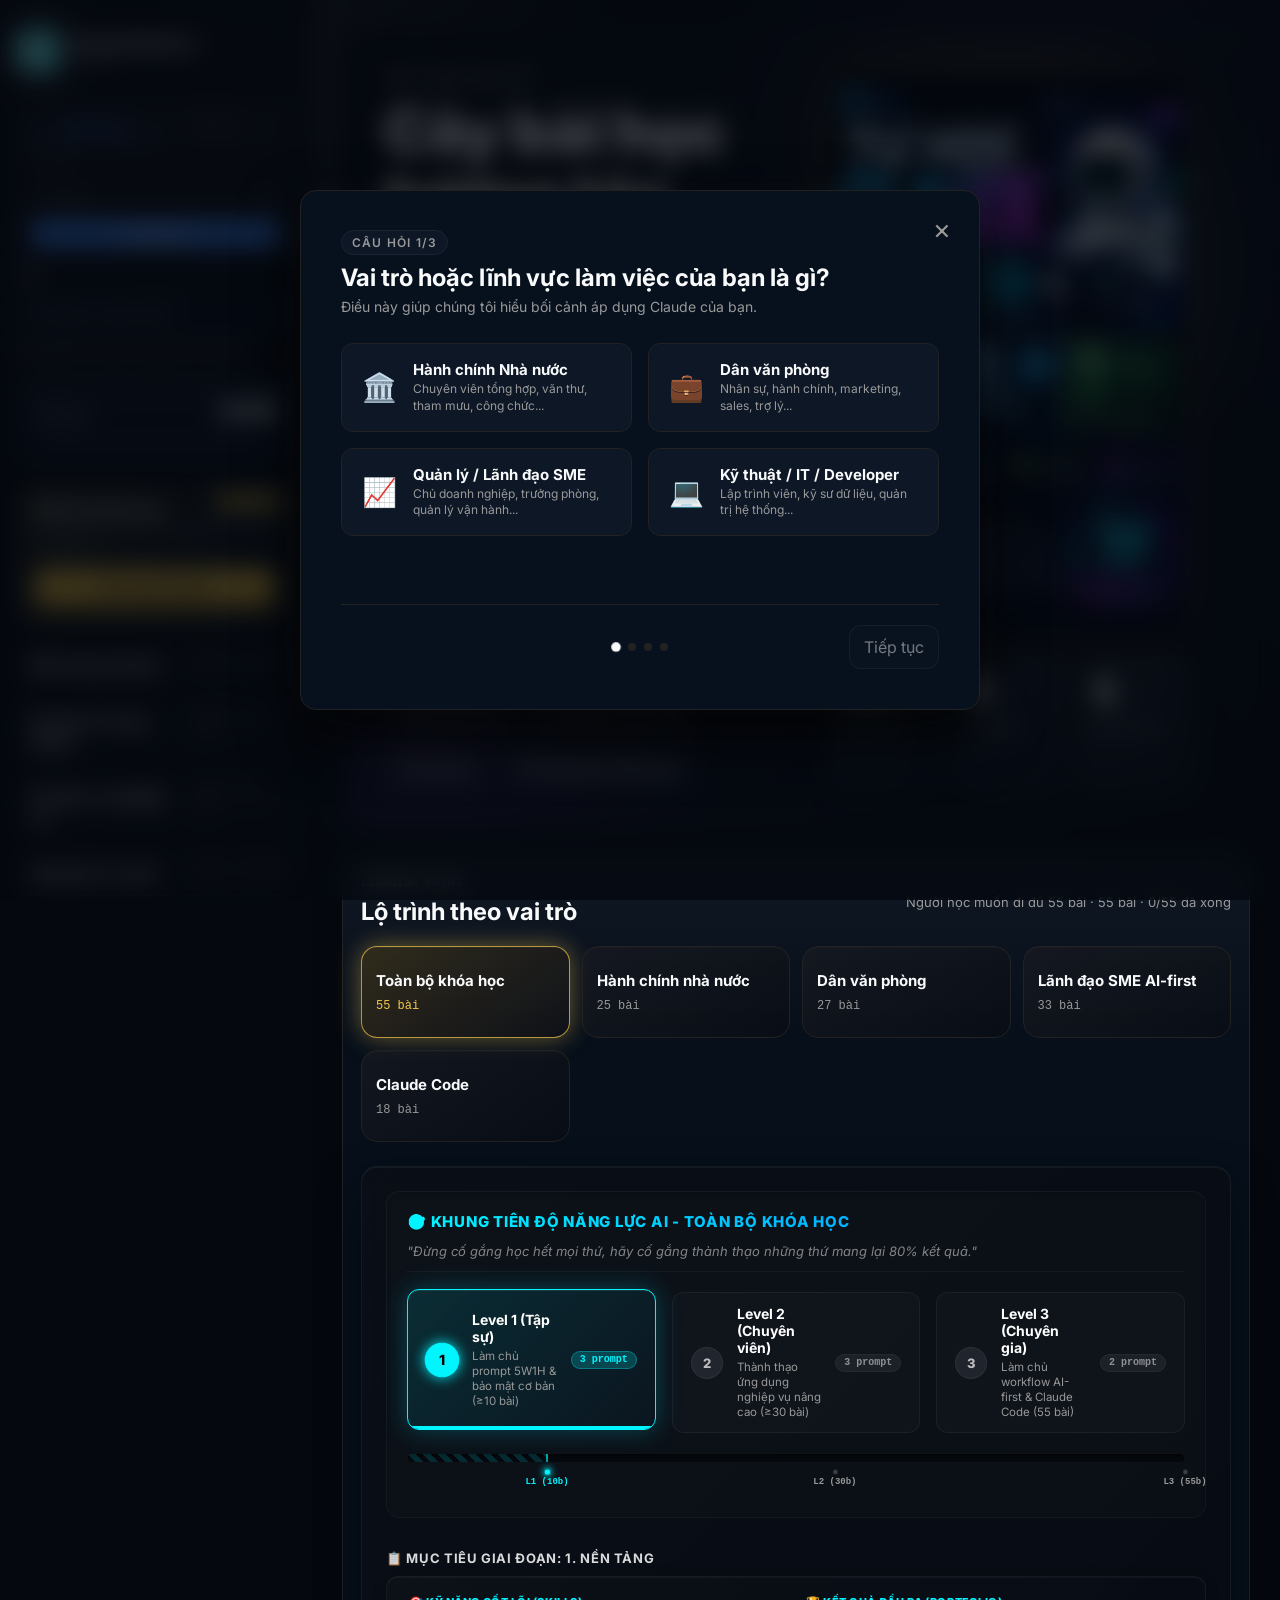
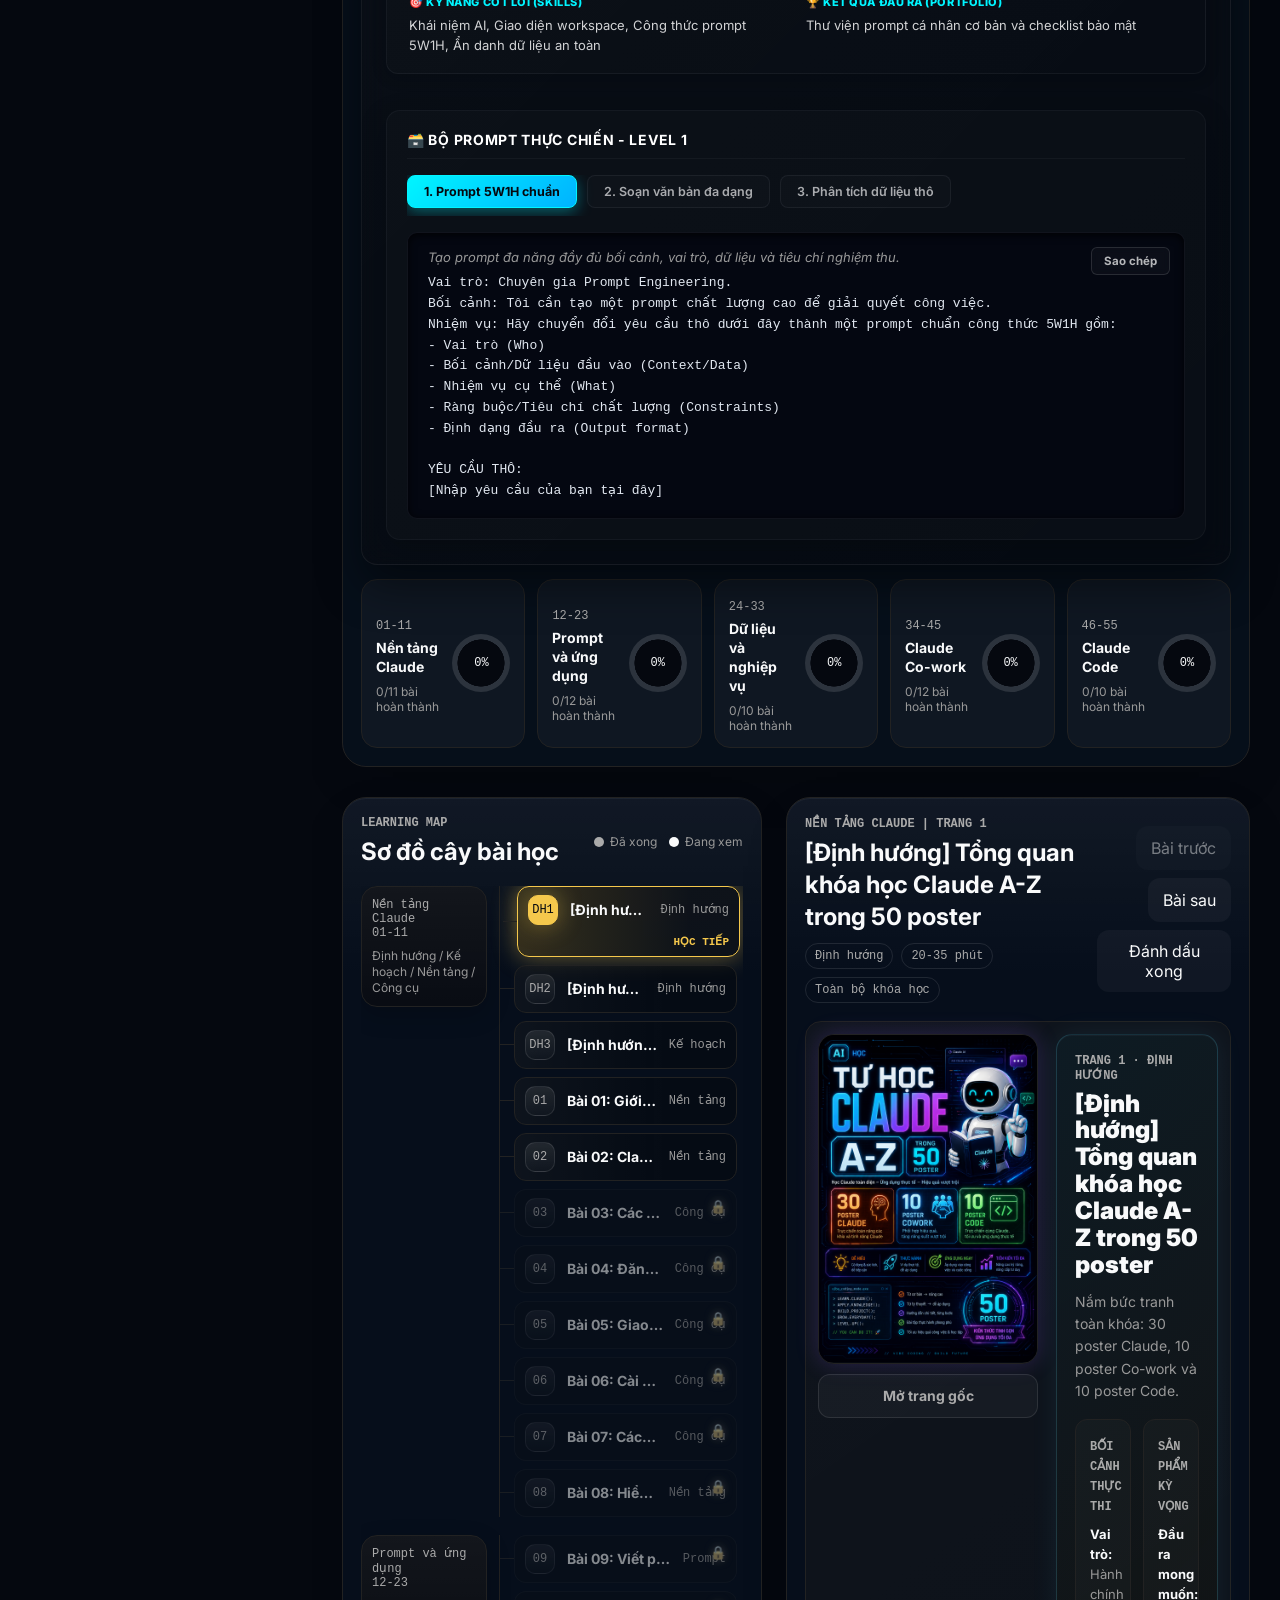
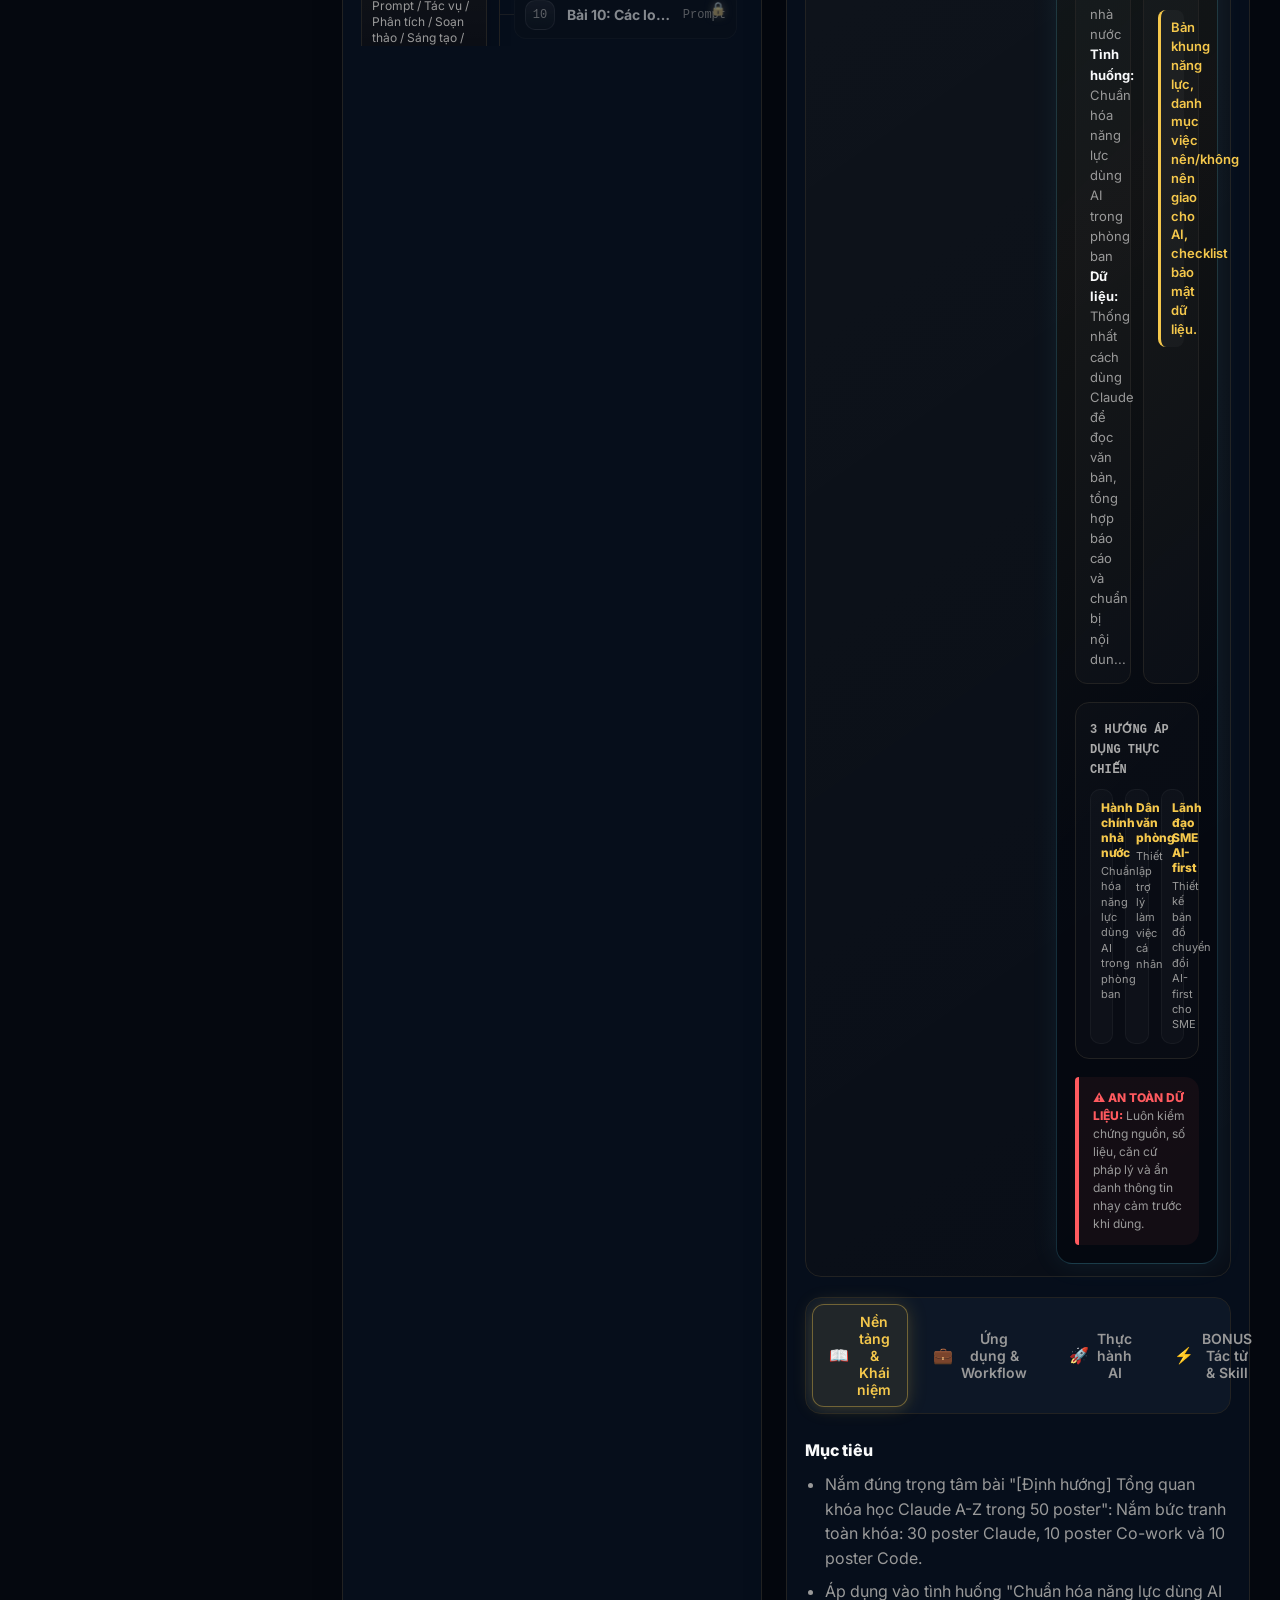
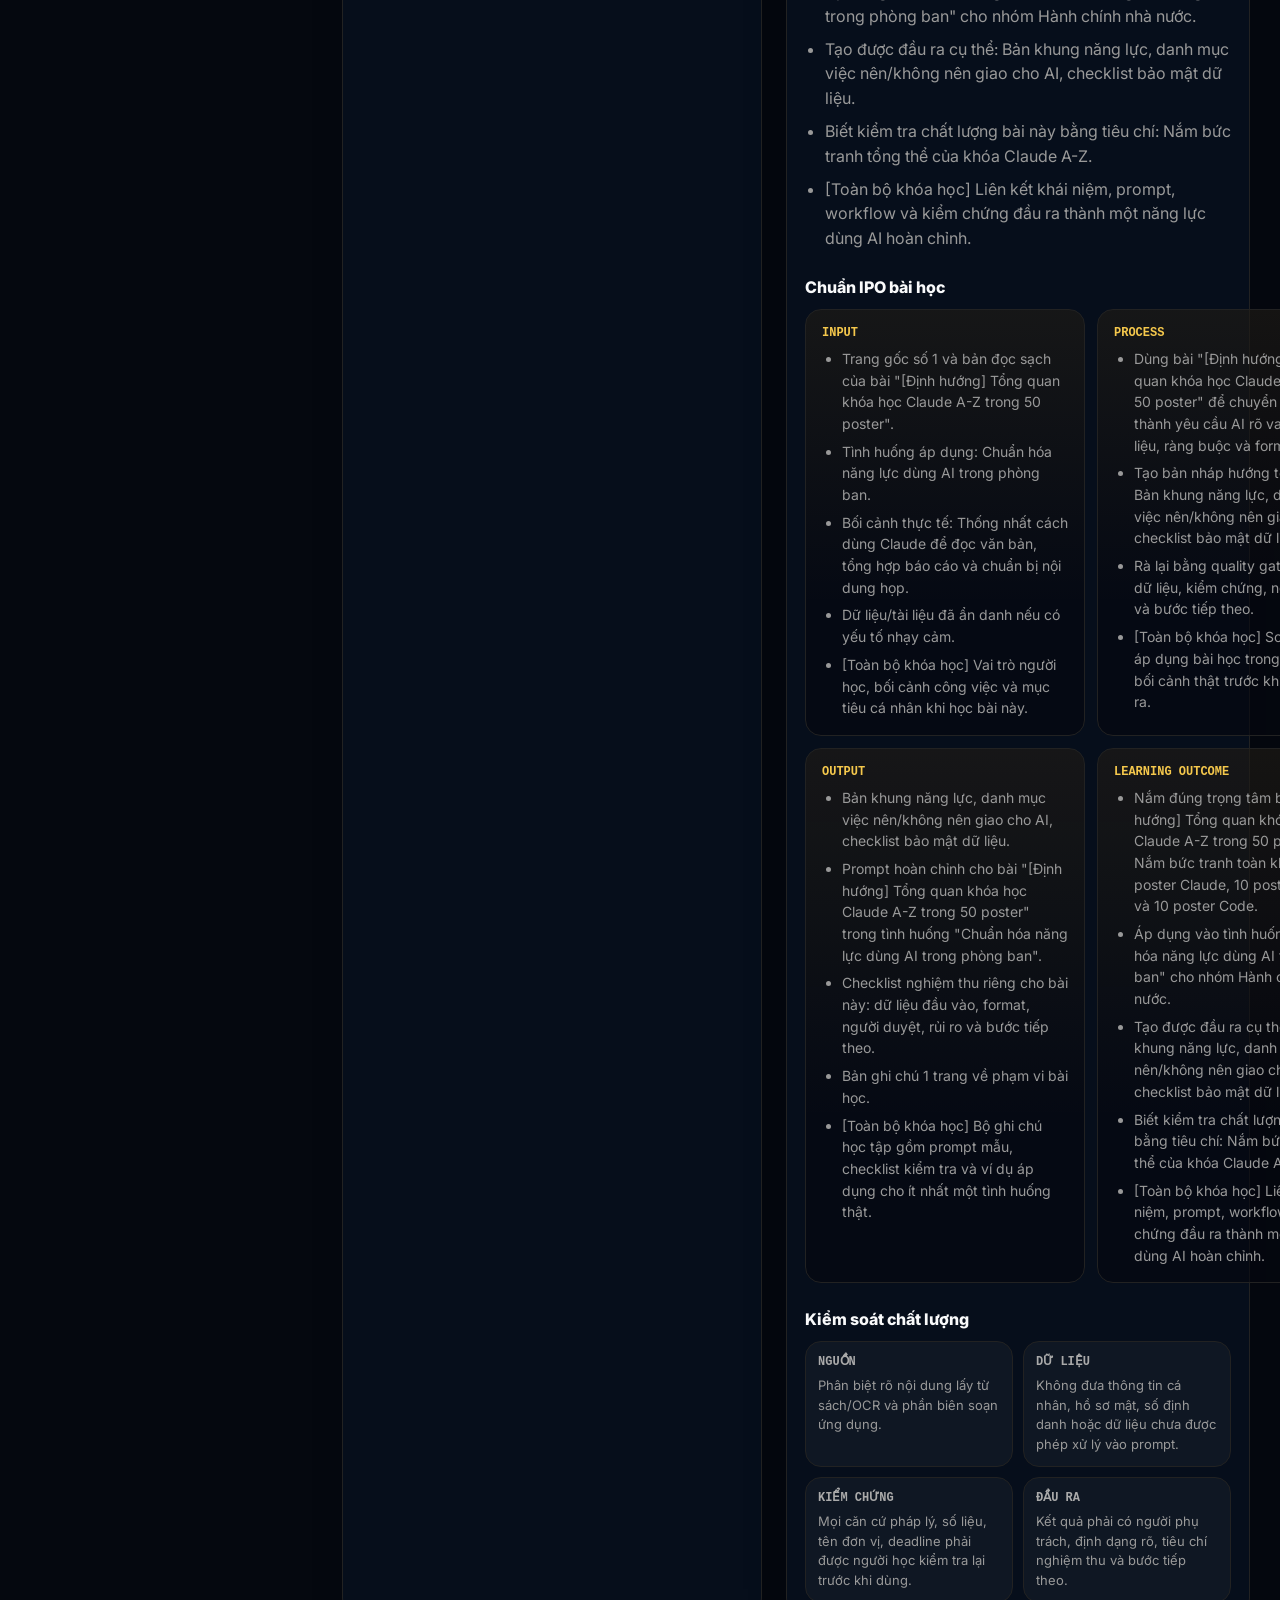
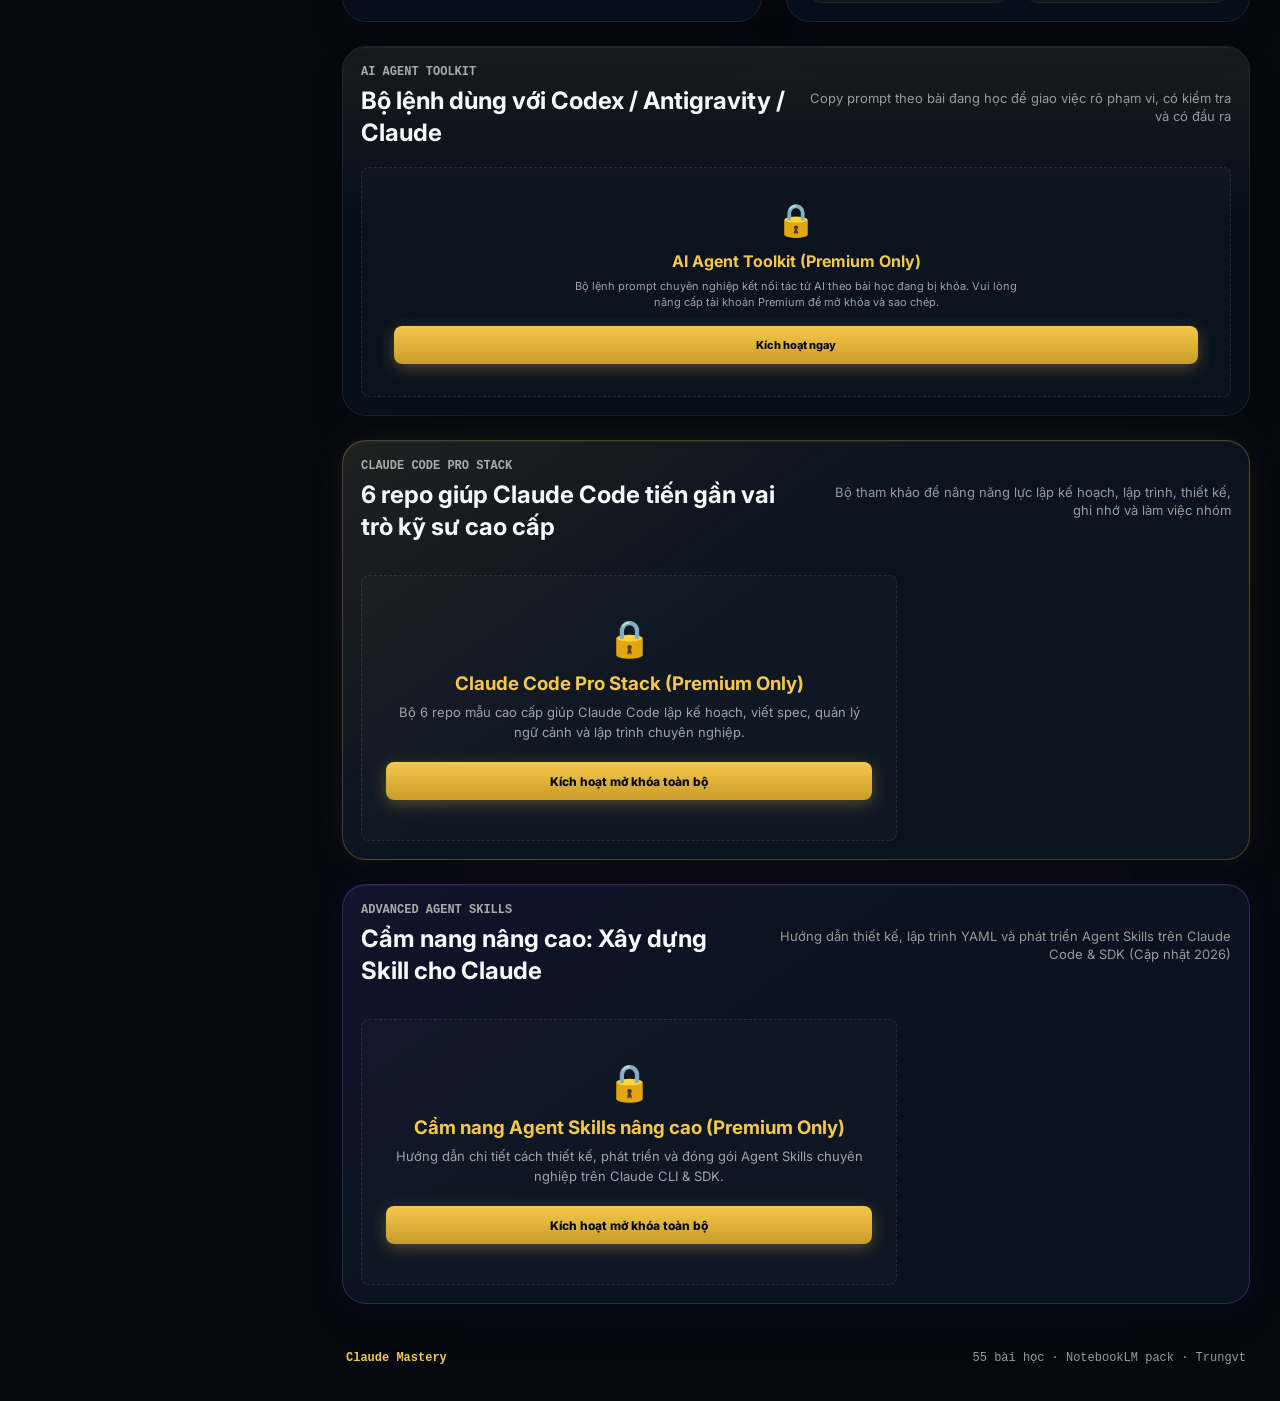
==== claude-learning-web/index.html @ 1b398485 "fix(web): escape unescaped backticks in course 2 & bump cache-buster & add missing updated_at column" ====
<!doctype html>
<html lang="vi">
<head>
  <script>
    // Disable BroadcastChannel to prevent infinite token refresh loop in multi-tab environments
    try {
      window.BroadcastChannel = undefined;
    } catch(e) {}

    window.onerror = function(message, source, lineno, colno, error) {
      console.error("Global Error Intercepted:", message, "at", source, "line", lineno);
      
      // Create error alert banner on page
      var errDiv = document.getElementById("js-error-banner");
      if (!errDiv) {
        errDiv = document.createElement("div");
        errDiv.id = "js-error-banner";
        errDiv.style.background = "#ffebee";
        errDiv.style.color = "#c62828";
        errDiv.style.border = "3px solid #ef5350";
        errDiv.style.padding = "20px";
        errDiv.style.margin = "20px";
        errDiv.style.borderRadius = "8px";
        errDiv.style.fontFamily = "monospace";
        errDiv.style.zIndex = "999999";
        errDiv.style.position = "relative";
        document.body.insertBefore(errDiv, document.body.firstChild);
      }
      errDiv.innerHTML = "<h2>🚨 Lỗi JavaScript phát hiện:</h2>" +
                         "<p><strong>Nội dung:</strong> " + message + "</p>" +
                         "<p><strong>File:</strong> " + source + "</p>" +
                         "<p><strong>Dòng:</strong> " + lineno + " | <strong>Cột:</strong> " + colno + "</p>" +
                         "<pre style='background:#f5f5f5; padding:10px; border:1px solid #ddd; overflow:auto; max-height:300px;'>" + 
                         (error && error.stack ? error.stack : "Không có stack trace.") + 
                         "</pre>";
                         
      // Send GET request to log the error on the Python server
      try {
        var logUrl = "http://127.0.0.1:8080/log-error-report?msg=" + encodeURIComponent(message) +
                     "&file=" + encodeURIComponent(source.split("/").pop()) +
                     "&line=" + lineno +
                     "&col=" + colno;
        var img = new Image();
        img.src = logUrl;
      } catch(e) {}
    };

    // Chặn chuột phải (Disable right-click)
    document.addEventListener('contextmenu', function(e) {
      e.preventDefault();
    });

    // Chặn phím tắt nhà phát triển và sao chép (Disable developer tools & shortcuts)
    document.addEventListener('keydown', function(e) {
      // Chặn F12
      if (e.key === 'F12') {
        e.preventDefault();
        return false;
      }
      // Chặn Ctrl+Shift+I, Ctrl+Shift+J, Ctrl+Shift+C
      if (e.ctrlKey && e.shiftKey && (e.key === 'I' || e.key === 'i' || e.key === 'J' || e.key === 'j' || e.key === 'C' || e.key === 'c')) {
        e.preventDefault();
        return false;
      }
      // Chặn Ctrl+U (Xem nguồn trang)
      if (e.ctrlKey && (e.key === 'u' || e.key === 'U')) {
        e.preventDefault();
        return false;
      }
      // Chặn Ctrl+S (Lưu trang)
      if (e.ctrlKey && (e.key === 's' || e.key === 'S')) {
        e.preventDefault();
        return false;
      }
      // Chặn Ctrl+C & Ctrl+A ở vùng không cho phép
      if (e.ctrlKey && (e.key === 'c' || e.key === 'C' || e.key === 'a' || e.key === 'A')) {
        const tag = e.target.tagName.toLowerCase();
        if (tag !== 'input' && tag !== 'textarea') {
          e.preventDefault();
          return false;
        }
      }
    });
  </script>
  <meta charset="utf-8">
  <meta name="viewport" content="width=device-width, initial-scale=1">
  <title>Cây bài học Claude Toàn tập</title>
  <link rel="preconnect" href="https://fonts.googleapis.com">
  <link rel="preconnect" href="https://fonts.gstatic.com" crossorigin>
  <link href="https://fonts.googleapis.com/css2?family=Inter:wght@400;500;600;700;800;900&display=swap" rel="stylesheet">
  <link rel="stylesheet" href="styles.css?v=20260624-avatar">

</head>
<body>
  <div class="app-shell">
    <aside id="layoutSidebar" class="sidebar" aria-label="Danh mục bài học"></aside>

    <main class="main">
      <section class="hero">
        <div class="hero-copy">
          <span class="eyebrow">Sách Claude Toàn tập</span>
          <h1>Cây bài học tương tác cho Claude, Co-work và Claude Code</h1>
          <p>Đi theo quy trình học chuẩn: nắm khái niệm, xem bài gốc, thực hành bằng prompt, kiểm tra đầu ra và đánh dấu hoàn thành.</p>
          <div class="source-status">
            <span>55/55 trang OCR</span>
            <span>Nội dung gốc + lớp ứng dụng</span>
            <span>Hành chính nhà nước / Dân văn phòng</span>
          </div>
          <div class="hero-actions">
            <button id="continueBtn" class="btn btn-primary" type="button">Học tiếp</button>
            <button id="takeSurveyBtn" class="btn btn-outline" type="button">⚡ Khảo sát lộ trình</button>
            <button id="resetBtn" class="btn btn-outline" type="button">Đặt lại tiến độ</button>
            <a class="btn btn-outline download-btn" href="../study-guide-handbook.md?v=20260530-1100" download>Tải Sổ tay Học tập</a>
            <a class="btn btn-outline download-btn" href="../claude-55-pages.zip?v=20260528-1441" download>Tải 55 ảnh</a>
            <a class="btn btn-outline download-btn" href="../notebooklm-video-prompts-55-bai.md?v=20260528-1516" download>Tải NotebookLM pack</a>
          </div>
        </div>
        <div class="hero-visual" aria-label="Ảnh bìa khóa học">
          <img src="../ocr_pages/page_001.png?v=20260528-140729" alt="Tự học Claude A-Z trong 50 poster">
        </div>
        <div class="hero-panel" aria-label="Tổng quan chương trình">
          <div class="metric"><strong>55</strong><span>bài/trang</span></div>
          <div class="metric"><strong>5</strong><span>module</span></div>
          <div class="metric"><strong>5</strong><span>bước học</span></div>
        </div>
      </section>

      <!-- Celebration Banner for path graduation -->
      <div id="celebrationBanner" class="celebration-banner" style="display: none;"></div>

      <section class="path-panel">
        <div class="section-head">
          <div>
            <span class="eyebrow">Learning paths</span>
            <h2>Lộ trình theo vai trò</h2>
          </div>
          <span id="pathSummary" class="path-summary">Chọn một lộ trình để lọc bài học</span>
        </div>
        <div id="pathTabs" class="path-tabs"></div>
        <div id="competencyFramework" class="competency-framework" style="display: none;"></div>
        <div id="milestoneBoard" class="milestone-board"></div>
      </section>

      <section class="workspace">
        <div class="map-panel">
          <div class="section-head">
            <div>
              <span class="eyebrow">Learning map</span>
              <h2>Sơ đồ cây bài học</h2>
            </div>
            <div class="legend">
              <span><i class="dot done"></i>Đã xong</span>
              <span><i class="dot active"></i>Đang xem</span>
            </div>
          </div>
          <div id="treeMap" class="tree-map"></div>
        </div>

        <article class="lesson-panel" aria-live="polite">
          <div class="lesson-header">
            <div>
              <span id="lessonModule" class="eyebrow">Module</span>
              <h2 id="lessonTitle">Chọn một bài học</h2>
              <div id="lessonMeta" class="lesson-meta"></div>
            </div>
            <div class="lesson-actions">
              <button id="prevBtn" class="btn btn-ghost" type="button">Bài trước</button>
              <button id="nextBtn" class="btn btn-ghost" type="button">Bài sau</button>
              <button id="completeBtn" class="btn btn-ghost" type="button">Đánh dấu xong</button>
            </div>
          </div>

          <div class="lesson-grid">
            <aside class="source-panel">
              <div class="source-media">
                <div class="source-frame">
                  <img id="pageImage" src="../ocr_pages/page_001.png" alt="Trang gốc của bài học">
                </div>
                <a id="sourceLink" class="source-link" href="../ocr_pages/page_001.png" target="_blank" rel="noreferrer">Mở trang gốc</a>
              </div>
              <div id="pageSummary" class="page-summary"></div>
            </aside>

            <section class="lesson-content">
              <div class="lesson-tabs" role="tablist" aria-label="Quy trình học tập">
                <button class="lesson-tab active" data-tab="foundation" role="tab" aria-selected="true" type="button">
                  <span class="tab-icon">📖</span> Nền tảng & Khái niệm
                </button>
                <button class="lesson-tab" data-tab="cases" role="tab" aria-selected="false" type="button">
                  <span class="tab-icon">💼</span> Ứng dụng & Workflow
                </button>
                <button class="lesson-tab" data-tab="practice" role="tab" aria-selected="false" type="button">
                  <span class="tab-icon">🚀</span> Thực hành AI
                </button>
                <button class="lesson-tab" data-tab="bonus-agent" role="tab" aria-selected="false" type="button">
                  <span class="tab-icon">⚡</span> BONUS Tác tử & Skill
                </button>
              </div>

              <!-- Tab Panel 1: Foundation -->
              <div id="tabPanel-foundation" class="tab-panel active" role="tabpanel">
                <h3>Mục tiêu</h3>
                <ul id="lessonGoals"></ul>

                <h3>Chuẩn IPO bài học</h3>
                <div id="ipoBox" class="ipo-grid"></div>

                <h3>Kiểm soát chất lượng</h3>
                <div id="qualityGate" class="quality-gate"></div>
              </div>

              <!-- Tab Panel 2: Cases -->
              <div id="tabPanel-cases" class="tab-panel" role="tabpanel">
                <h3>Quy trình học chuẩn</h3>
                <ol id="lessonFlow" class="flow-list"></ol>

                <h3>Case study theo lĩnh vực</h3>
                <div id="caseStudies" class="case-grid"></div>

                <h3>Workflow áp dụng</h3>
                <div id="workflowCards" class="workflow-grid"></div>
              </div>

              <!-- Tab Panel 3: Practice -->
              <div id="tabPanel-practice" class="tab-panel" role="tabpanel">
                <h3>Đầu ra cần hoàn thành</h3>
                <ul id="lessonDeliverables" class="deliverables"></ul>

                 <h3>Bài tập ứng dụng</h3>
                 <div id="lessonPractice" class="practice-box"></div>

                 <!-- Notes Vault -->
                 <div class="notes-vault-container">
                   <div class="notes-vault-header">
                     <h3>📓 Vở ghi chép cá nhân</h3>
                     <span id="noteSaveStatus" class="note-save-status">Đã sẵn sàng</span>
                   </div>
                   <textarea id="lessonNotesTextarea" class="notes-textarea" placeholder="Nhập ghi chú học tập, prompt bạn đã cải tiến, hoặc kết quả tự nghiệm thu của bài học này..."></textarea>
                 </div>

                 <h3>Quiz kiểm tra nhanh</h3>
                <div id="quizBox" class="quiz-box"></div>

                <h3>Bài nộp & rubric</h3>
                <div id="assignmentBox" class="assignment-box"></div>

                <h3>Gói tạo video / NotebookLM</h3>
                <div id="videoPack" class="video-pack"></div>

                <h3>GPTs chuyên gia 55 bài</h3>
                <div id="tutorBox" class="tutor-box"></div>

                <h3>Kiểm tra hoàn thành</h3>
                <ul id="lessonChecklist" class="checklist"></ul>
              </div>

              <!-- Tab Panel 4: Bonus Agent -->
              <div id="tabPanel-bonus-agent" class="tab-panel" role="tabpanel">
                <h3>⚡ Tinh hoa Tác tử & Agent Skills nâng cao</h3>
                <p style="color: var(--color-text-secondary); margin-bottom: 16px;">Tự động phân tích bối cảnh bài học hiện tại để đưa ra thiết kế Skill chuẩn cho Claude Code, hoặc Plugin tự động hóa cho Claude Cowork.</p>
                <div id="bonusAgentContent" class="bonus-agent-content"></div>
              </div>
            </section>

          </div>
        </article>
      </section>

      <section class="agent-panel">
        <div class="section-head">
          <div>
            <span class="eyebrow">AI Agent Toolkit</span>
            <h2>Bộ lệnh dùng với Codex / Antigravity / Claude</h2>
          </div>
          <span class="path-summary">Copy prompt theo bài đang học để giao việc rõ phạm vi, có kiểm tra và có đầu ra</span>
        </div>
        <div id="agentToolkit" class="agent-toolkit"></div>
      </section>

      <section class="pro-panel">
        <div class="section-head">
          <div>
            <span class="eyebrow">Claude Code Pro Stack</span>
            <h2>6 repo giúp Claude Code tiến gần vai trò kỹ sư cao cấp</h2>
          </div>
          <span class="path-summary">Bộ tham khảo để nâng năng lực lập kế hoạch, lập trình, thiết kế, ghi nhớ và làm việc nhóm</span>
        </div>
        <div id="proTabs" class="pro-tabs" role="tablist" aria-label="Claude Code Pro Stack"></div>
        <div id="proContent" class="pro-content"></div>
      </section>

      <section class="skills-panel" id="skillsPanel">
        <div class="section-head">
          <div>
            <span class="eyebrow">Advanced Agent Skills</span>
            <h2>Cẩm nang nâng cao: Xây dựng Skill cho Claude</h2>
          </div>
          <span class="path-summary">Hướng dẫn thiết kế, lập trình YAML và phát triển Agent Skills trên Claude Code & SDK (Cập nhật 2026)</span>
        </div>
        <div id="skillsTabs" class="skills-tabs" role="tablist" aria-label="Skills Handbook Chapters"></div>
        <div id="skillsContent" class="skills-content"></div>
      </section>

      <!-- Account / Student Dashboard -->
      <section id="accountDashboard" class="account-dashboard-section" style="display: none;"></section>

      <footer id="layoutFooter" class="site-footer"></footer>
    </main>
  </div>

  <!-- Diagnostic Survey Modal -->
  <div id="surveyModal" class="survey-modal-overlay" style="display: none;">
    <div class="survey-modal-card">
      <button id="surveyCloseBtn" class="survey-close-btn" aria-label="Đóng">&times;</button>
      
      <!-- Slide 1: Welcome & Question 1 -->
      <div class="survey-slide active" data-step="1">
        <div class="survey-header">
          <span class="survey-step-num">Câu hỏi 1/3</span>
          <h2>Vai trò hoặc lĩnh vực làm việc của bạn là gì?</h2>
          <p>Điều này giúp chúng tôi hiểu bối cảnh áp dụng Claude của bạn.</p>
        </div>
        <div class="survey-options">
          <div class="survey-option-card" data-question="role" data-value="public-admin">
            <span class="option-icon">🏛️</span>
            <div class="option-info">
              <strong>Hành chính Nhà nước</strong>
              <span>Chuyên viên tổng hợp, văn thư, tham mưu, công chức...</span>
            </div>
          </div>
          <div class="survey-option-card" data-question="role" data-value="office">
            <span class="option-icon">💼</span>
            <div class="option-info">
              <strong>Dân văn phòng</strong>
              <span>Nhân sự, hành chính, marketing, sales, trợ lý...</span>
            </div>
          </div>
          <div class="survey-option-card" data-question="role" data-value="sme-ai-first">
            <span class="option-icon">📈</span>
            <div class="option-info">
              <strong>Quản lý / Lãnh đạo SME</strong>
              <span>Chủ doanh nghiệp, trưởng phòng, quản lý vận hành...</span>
            </div>
          </div>
          <div class="survey-option-card" data-question="role" data-value="code">
            <span class="option-icon">💻</span>
            <div class="option-info">
              <strong>Kỹ thuật / IT / Developer</strong>
              <span>Lập trình viên, kỹ sư dữ liệu, quản trị hệ thống...</span>
            </div>
          </div>
        </div>
      </div>

      <!-- Slide 2: Question 2 -->
      <div class="survey-slide" data-step="2">
        <div class="survey-header">
          <span class="survey-step-num">Câu hỏi 2/3</span>
          <h2>Mục tiêu lớn nhất của bạn khi học Claude là gì?</h2>
          <p>Chúng tôi sẽ ưu tiên các bài học giải quyết đúng mong muốn này.</p>
        </div>
        <div class="survey-options">
          <div class="survey-option-card" data-question="goal" data-value="document">
            <span class="option-icon">📄</span>
            <div class="option-info">
              <strong>Xử lý văn bản & Báo cáo</strong>
              <span>Soạn thảo báo cáo, tóm tắt công văn, viết email, lọc file...</span>
            </div>
          </div>
          <div class="survey-option-card" data-question="goal" data-value="automation">
            <span class="option-icon">⚙️</span>
            <div class="option-info">
              <strong>Tự động hóa & Thiết kế Quy trình</strong>
              <span>Xây dựng workflow tự động, SOP cho AI, tối ưu năng suất...</span>
            </div>
          </div>
          <div class="survey-option-card" data-question="goal" data-value="coding">
            <span class="option-icon">🛠️</span>
            <div class="option-info">
              <strong>Lập trình & Kỹ thuật</strong>
              <span>Sửa lỗi code, đọc hiểu codebase, viết test, gọi API...</span>
            </div>
          </div>
          <div class="survey-option-card" data-question="goal" data-value="general">
            <span class="option-icon">🎯</span>
            <div class="option-info">
              <strong>Tìm hiểu tổng quan A-Z</strong>
              <span>Học tất cả các nhánh để áp dụng linh hoạt mọi lúc...</span>
            </div>
          </div>
        </div>
      </div>

      <!-- Slide 3: Question 3 -->
      <div class="survey-slide" data-step="3">
        <div class="survey-header">
          <span class="survey-step-num">Câu hỏi 3/3</span>
          <h2>Nền tảng kỹ thuật/công nghệ của bạn ở mức nào?</h2>
          <p>Điều này giúp tinh chỉnh mức độ kỹ thuật của lộ trình được gợi ý.</p>
        </div>
        <div class="survey-options">
          <div class="survey-option-card" data-question="tech" data-value="none">
            <span class="option-icon">👶</span>
            <div class="option-info">
              <strong>Mới bắt đầu / Không chuyên</strong>
              <span>Chỉ dùng phần mềm văn phòng thông thường (Word, Excel...)</span>
            </div>
          </div>
          <div class="survey-option-card" data-question="tech" data-value="basic">
            <span class="option-icon">⚡</span>
            <div class="option-info">
              <strong>Biết cơ bản về CNTT/Code</strong>
              <span>Biết chạy lệnh terminal đơn giản, hiểu cấu trúc file/folder...</span>
            </div>
          </div>
          <div class="survey-option-card" data-question="tech" data-value="advanced">
            <span class="option-icon">🚀</span>
            <div class="option-info">
              <strong>Lập trình thành thạo</strong>
              <span>Lập trình viên chuyên nghiệp hoặc viết script thường xuyên...</span>
            </div>
          </div>
        </div>
      </div>

      <!-- Slide 4: Result Recommendation -->
      <div class="survey-slide" data-step="4">
        <div class="survey-header">
          <span class="survey-step-num">Kết quả khảo sát</span>
          <h2>Lộ trình phù hợp nhất với bạn:</h2>
          <p>Dựa trên câu trả lời của bạn, chúng tôi đề xuất:</p>
        </div>
        
        <div class="survey-result-box">
          <div class="result-badge-container">
            <span id="surveyResultIcon" class="result-icon">🎯</span>
            <h3 id="surveyResultTitle">Tên lộ trình gợi ý</h3>
          </div>
          <p id="surveyResultReason" class="result-reason">Lý do lộ trình này phù hợp với bạn.</p>
          
          <div class="result-outcomes-box">
            <h4>Đầu ra bạn sẽ đạt được:</h4>
            <ul id="surveyResultOutcomes">
              <li>Kết quả mong đợi 1</li>
              <li>Kết quả mong đợi 2</li>
            </ul>
          </div>
        </div>

        <div class="survey-action-box">
          <button id="startSuggestedPathBtn" class="btn btn-primary btn-block">Bắt đầu học ngay</button>
        </div>
      </div>

      <!-- Footer navigation -->
      <div class="survey-footer">
        <button id="surveyBackBtn" class="btn btn-outline" style="visibility: hidden;">Quay lại</button>
        <div class="survey-progress-dots">
          <span class="dot active"></span>
          <span class="dot"></span>
          <span class="dot"></span>
          <span class="dot"></span>
        </div>
        <button id="surveyNextBtn" class="btn btn-outline" disabled>Tiếp tục</button>
      </div>

    </div>
  </div>

  <script src="layout.js?v=20260701-fix" charset="utf-8"></script>
  <script src="supabase.js?v=20260701-fix" charset="utf-8"></script>
  <script src="supabase-config.js?v=20260701-fix" charset="utf-8"></script>
  <script src="source-pages.js?v=20260701-fix" charset="utf-8"></script>
  <script src="source-pages-course2.js?v=20260704-btfix" charset="utf-8"></script>
  <script src="app.js?v=20260701-fix" charset="utf-8"></script>
  <script src="payment.js?v=20260701-fix" charset="utf-8"></script>
</body>
</html>
---- claude-learning-web/styles.css ----
:root {
  --color-bg: #05080f;
  --color-surface: #07101d;
  --color-surface-2: #0d1726;
  --color-text: #f9fafb;
  --color-text-secondary: #999999;
  --color-primary: #888888;
  --color-secondary: #aaaaaa;
  --color-border: #222222;
  --button-outline: #ffffff1a;
  --elevate-1: #ffffff0a;
  --elevate-2: #ffffff17;
  --shadow-glow: rgba(139, 92, 246, 0.34) 0 0 22px 3px;
  --path-gold: #f5c84c;
  --path-gold-soft: rgba(245, 200, 76, 0.16);
  --path-gold-glow: rgba(245, 200, 76, 0.42) 0 0 24px;
  --shadow-high: rgba(0, 0, 0, 0.2) 0 4px 16px 0;
  --shadow-soft: rgba(255, 255, 255, 0.05) 0 1px 0 inset, rgba(0, 0, 0, 0.38) 0 18px 60px -30px;
  --radius-button: 12px;
  --radius-card: 16px;
  --space: 6px;
  --font-sans: "Inter", sans-serif;
  --font-mono: Menlo, Consolas, monospace;
}

* {
  box-sizing: border-box;
}

body {
  margin: 0;
  background: var(--color-bg);
  color: var(--color-text);
  font-family: var(--font-sans);
  letter-spacing: 0;
}

body::before {
  content: "";
  position: fixed;
  inset: 0;
  z-index: -2;
  background:
    radial-gradient(circle at 18% 8%, rgba(170, 170, 170, 0.16), transparent 30%),
    radial-gradient(circle at 82% 18%, rgba(139, 92, 246, 0.12), transparent 28%),
    linear-gradient(180deg, #05080f 0%, #070b13 48%, #05080f 100%);
}

body::after {
  content: "";
  position: fixed;
  inset: 0;
  z-index: -1;
  pointer-events: none;
  background-image: linear-gradient(rgba(255, 255, 255, 0.025) 1px, transparent 1px),
    linear-gradient(90deg, rgba(255, 255, 255, 0.018) 1px, transparent 1px);
  background-size: 48px 48px;
  mask-image: linear-gradient(to bottom, rgba(0, 0, 0, 0.7), transparent 68%);
}

button,
input,
.btn {
  font: inherit;
}

button {
  cursor: pointer;
}

.app-shell {
  min-height: 100vh;
  display: grid;
  grid-template-columns: 312px minmax(0, 1fr);
}

.sidebar {
  position: sticky;
  top: 0;
  height: 100vh;
  overflow: auto;
  padding: 18px;
  background: rgba(5, 8, 15, 0.86);
  border-right: 1px solid var(--color-border);
  backdrop-filter: blur(18px);
}

.brand {
  display: flex;
  align-items: center;
  gap: 12px;
  padding: 12px 0 18px;
}

.brand-mark {
  display: grid;
  place-items: center;
  width: 42px;
  height: 42px;
  border: 1px solid var(--button-outline);
  border-radius: 14px;
  background: linear-gradient(145deg, var(--elevate-2), rgba(255, 255, 255, 0.03));
  color: var(--color-text);
  font-weight: 900;
  box-shadow: var(--shadow-glow);
}

.brand-logo {
  overflow: hidden;
  background: #50d0d3;
  border-color: rgba(80, 208, 211, 0.92);
  box-shadow:
    0 0 0 1px rgba(255, 255, 255, 0.28) inset,
    0 0 16px rgba(80, 208, 211, 0.72),
    0 0 34px rgba(245, 200, 76, 0.28),
    0 0 48px rgba(139, 92, 246, 0.28);
}

.brand-logo img {
  display: block;
  width: 100%;
  height: 100%;
  object-fit: cover;
  object-position: center;
}

.brand-logo:hover {
  box-shadow:
    0 0 0 1px rgba(255, 255, 255, 0.38) inset,
    0 0 20px rgba(80, 208, 211, 0.92),
    0 0 42px rgba(245, 200, 76, 0.42),
    0 0 58px rgba(139, 92, 246, 0.36);
}

.brand strong {
  display: block;
  font-size: 16px;
  font-weight: 800;
}

.brand span:last-child {
  display: block;
  margin-top: 2px;
  color: var(--color-text-secondary);
  font-size: 12px;
  font-family: var(--font-mono);
}

.search-box {
  display: block;
  margin: 6px 0 18px;
}

.search-box span,
.eyebrow {
  display: block;
  color: var(--color-secondary);
  font-size: 12px;
  font-weight: 700;
  font-family: var(--font-mono);
  text-transform: uppercase;
}

.search-box input {
  width: 100%;
  min-height: 44px;
  margin-top: 8px;
  padding: 0 12px;
  border: 1px solid var(--color-border);
  border-radius: var(--radius-button);
  background: rgba(7, 16, 29, 0.78);
  color: var(--color-text);
  outline: none;
  box-shadow: rgba(255, 255, 255, 0.03) 0 1px 0 inset;
}

.search-box input:focus {
  border-color: var(--color-primary);
  box-shadow: var(--shadow-glow);
}

.search-box small {
  display: block;
  min-height: 18px;
  margin-top: 8px;
  color: var(--color-text-secondary);
  font-size: 12px;
  line-height: 1.4;
}

.progress-card {
  padding: 16px;
  border: 1px solid var(--color-border);
  border-radius: var(--radius-card);
  background:
    linear-gradient(180deg, rgba(255, 255, 255, 0.06), transparent 42%),
    var(--color-surface);
  box-shadow: var(--shadow-soft);
}

.progress-card > div:first-child {
  display: flex;
  align-items: end;
  justify-content: space-between;
  gap: 12px;
}

.progress-card strong {
  font-size: 24px;
  font-weight: 900;
}

.progress-track {
  height: 8px;
  margin-top: 14px;
  border-radius: 999px;
  background: var(--elevate-2);
  overflow: hidden;
}

.progress-track span {
  display: block;
  width: 0;
  height: 100%;
  background: linear-gradient(90deg, var(--color-primary), #f9fafb);
  transition: width 180ms ease;
  box-shadow: rgba(249, 250, 251, 0.42) 0 0 18px;
}

.module-nav {
  display: grid;
  gap: 10px;
  margin-top: 18px;
}

.level-steps {
  display: flex;
  justify-content: space-between;
  gap: 16px;
  margin-bottom: 16px;
}

.level-step {
  flex: 1;
  display: flex;
  align-items: center;
  gap: 12px;
  padding: 10px 14px;
  border-radius: 8px;
  background: rgba(255, 255, 255, 0.025);
  border: 1px solid rgba(255, 255, 255, 0.05);
  transition: all 0.25s cubic-bezier(0.4, 0, 0.2, 1);
  cursor: pointer;
}

.level-step:hover {
  background: rgba(255, 255, 255, 0.05);
  border-color: rgba(255, 255, 255, 0.15);
  transform: translateY(-2px);
}

.level-step.active {
  background: rgba(0, 245, 255, 0.06);
  border-color: var(--color-secondary);
  box-shadow: rgba(0, 245, 255, 0.15) 0 0 10px;
}

.level-step.completed {
  background: rgba(0, 255, 102, 0.06);
  border-color: #00ff66;
  box-shadow: rgba(0, 255, 102, 0.1) 0 0 10px;
}

.level-step.selected {
  background: rgba(0, 245, 255, 0.12) !important;
  border-color: #00f5ff !important;
  box-shadow: 0 0 15px rgba(0, 245, 255, 0.3) !important;
}

.step-icon {
  flex: 0 0 auto;
  display: grid;
  place-items: center;
  width: 28px;
  height: 28px;
  border-radius: 50%;
  background: rgba(255, 255, 255, 0.1);
  color: var(--color-text);
  font-weight: bold;
  font-size: 13px;
  transition: all 0.3s ease;
}

.level-step.active .step-icon {
  background: var(--color-secondary);
  color: #000;
  box-shadow: 0 0 8px var(--color-secondary);
}

.level-step.completed .step-icon {
  background: #00ff66;
  color: #000;
}

.level-prompt-badge {
  font-family: var(--font-mono);
  font-size: 10px;
  font-weight: 700;
  padding: 2px 6px;
  border-radius: 99px;
  background: rgba(255, 255, 255, 0.08);
  color: var(--color-text-secondary);
  margin-left: auto;
  transition: all 0.2s ease;
}

.level-step.selected .level-prompt-badge {
  background: rgba(0, 245, 255, 0.2);
  color: #00f5ff;
}

.level-step.completed.selected .level-prompt-badge {
  background: rgba(0, 255, 102, 0.2);
  color: #00ff66;
}

.step-info {
  display: flex;
  flex-direction: column;
}

.step-info strong {
  font-size: 14px;
  color: var(--color-text);
}

.step-info span {
  font-size: 12px;
  color: var(--color-text-secondary);
  margin-top: 2px;
}

.level-bar-container {
  height: 6px;
  background: rgba(255, 255, 255, 0.05);
  border-radius: 3px;
  overflow: hidden;
  position: relative;
}

.module-link {
  width: 100%;
  display: flex;
  justify-content: space-between;
  gap: 12px;
  padding: 12px;
  border: 1px solid var(--color-border);
  border-radius: var(--radius-button);
  background: rgba(255, 255, 255, 0.02);
  color: var(--color-text);
  text-align: left;
  box-shadow: rgba(255, 255, 255, 0.025) 0 1px 0 inset;
}

.module-link:hover,
.module-link.active {
  background: linear-gradient(135deg, rgba(255, 255, 255, 0.09), rgba(255, 255, 255, 0.025));
  border-color: var(--button-outline);
  transform: translateY(-1px);
}

.module-link span {
  color: var(--color-text-secondary);
  font-size: 12px;
  font-family: var(--font-mono);
}

.main {
  min-width: 0;
  padding: 30px;
  overflow: hidden;
}

.site-footer {
  display: flex;
  flex-wrap: wrap;
  align-items: center;
  justify-content: space-between;
  gap: 12px;
  margin-top: 28px;
  padding: 18px 4px 2px;
  color: var(--color-text-secondary);
  font-family: var(--font-mono);
  font-size: 12px;
}

.site-footer span:first-child {
  color: var(--path-gold);
  font-weight: 800;
}

.blank-content {
  min-height: calc(100vh - 96px);
  padding: 42px;
  border: 1px solid var(--color-border);
  border-radius: 28px;
  background:
    linear-gradient(145deg, rgba(255, 255, 255, 0.055), rgba(255, 255, 255, 0.015)),
    rgba(7, 16, 29, 0.88);
  box-shadow: var(--shadow-soft);
}

.blank-content h1 {
  max-width: 760px;
  margin: 12px 0 14px;
  font-size: clamp(42px, 5vw, 72px);
  line-height: 1.04;
}

.blank-content p {
  max-width: 720px;
  color: var(--color-text-secondary);
  font-size: 18px;
  line-height: 1.65;
}

.hero {
  position: relative;
  overflow: hidden;
  min-height: 420px;
  display: grid;
  grid-template-columns: minmax(0, 0.96fr) minmax(360px, 0.64fr);
  grid-template-areas:
    "copy visual"
    "copy stats";
  align-items: stretch;
  gap: 18px;
  padding: 42px;
  border-bottom: 1px solid var(--color-border);
  border-radius: 28px;
  background:
    radial-gradient(circle at 70% 16%, rgba(245, 200, 76, 0.12), transparent 24%),
    linear-gradient(115deg, rgba(5, 8, 15, 0.98) 0%, rgba(10, 14, 24, 0.94) 56%, rgba(5, 8, 15, 0.98) 100%);
  box-shadow: var(--shadow-soft);
}

.hero::before {
  content: "";
  position: absolute;
  inset: 0;
  background:
    radial-gradient(circle at 78% 30%, rgba(249, 250, 251, 0.13), transparent 26%),
    radial-gradient(circle at 8% 90%, rgba(139, 92, 246, 0.14), transparent 28%);
  pointer-events: none;
}

.hero > * {
  position: relative;
}

.hero-copy {
  grid-area: copy;
  align-self: center;
  max-width: 760px;
  padding-right: 12px;
}

.hero h1 {
  max-width: 740px;
  margin: 12px 0 18px;
  font-size: clamp(42px, 4.8vw, 68px);
  line-height: 1.04;
  font-weight: 900;
  color: transparent;
  background: linear-gradient(180deg, #ffffff 0%, #f9fafb 38%, #a8adb8 100%);
  -webkit-background-clip: text;
  background-clip: text;
  text-wrap: balance;
}

.hero p {
  max-width: 690px;
  margin: 0;
  color: var(--color-text-secondary);
  font-size: 18px;
  line-height: 1.625;
}

.source-status {
  display: flex;
  flex-wrap: wrap;
  gap: 8px;
  margin-top: 18px;
}

.source-status span {
  display: inline-flex;
  align-items: center;
  min-height: 30px;
  padding: 0 10px;
  border: 1px solid var(--button-outline);
  border-radius: 999px;
  background: rgba(255, 255, 255, 0.05);
  color: var(--color-secondary);
  font-family: var(--font-mono);
  font-size: 12px;
  box-shadow: rgba(255, 255, 255, 0.03) 0 1px 0 inset;
}

.hero-actions {
  display: flex;
  flex-wrap: wrap;
  gap: 12px;
  margin-top: 24px;
}

.btn {
  display: inline-flex;
  align-items: center;
  justify-content: center;
  min-height: 44px;
  border-radius: var(--radius-button);
  padding: 10px 14px;
  color: var(--color-text);
  border: none;
  background: transparent;
  text-decoration: none;
}

.btn-primary {
  background: linear-gradient(180deg, #f9fafb, var(--color-primary));
  color: #05080f;
  font-weight: 800;
  box-shadow: rgba(249, 250, 251, 0.2) 0 0 0 1px inset, rgba(139, 92, 246, 0.28) 0 0 22px;
}

.btn-outline {
  border: 1px solid var(--button-outline);
  background: rgba(255, 255, 255, 0.03);
}

.btn-ghost {
  border: 1px solid transparent;
  background: var(--elevate-1);
}

.btn:hover {
  border-color: var(--color-secondary);
  box-shadow: var(--shadow-glow);
}

.btn:disabled {
  cursor: not-allowed;
  opacity: 0.45;
  box-shadow: none;
}

.hero-visual {
  grid-area: visual;
  min-height: 300px;
  overflow: hidden;
  border: 1px solid var(--color-border);
  border-radius: 24px;
  background: #05080f;
  box-shadow: rgba(245, 200, 76, 0.2) 0 0 28px, rgba(255, 255, 255, 0.04) 0 1px 0 inset;
}

.hero-visual img {
  display: block;
  width: 100%;
  height: 100%;
  object-fit: cover;
  object-position: center top;
}

.hero-panel {
  grid-area: stats;
  display: grid;
  grid-template-columns: repeat(3, minmax(0, 1fr));
  gap: 12px;
  align-self: stretch;
}

.metric {
  position: relative;
  overflow: hidden;
  min-height: 104px;
  padding: 16px;
  border: 1px solid rgba(255, 255, 255, 0.13);
  border-radius: 18px;
  background:
    linear-gradient(145deg, rgba(255, 255, 255, 0.08), rgba(255, 255, 255, 0.015)),
    rgba(7, 16, 29, 0.82);
  box-shadow: var(--shadow-soft);
  backdrop-filter: blur(10px);
}

.metric::after {
  content: "";
  position: absolute;
  right: -34px;
  top: -34px;
  width: 78px;
  height: 78px;
  border-radius: 999px;
  border: 1px solid rgba(255, 255, 255, 0.12);
}

.metric strong {
  display: block;
  font-size: 34px;
  line-height: 1;
  font-weight: 900;
}

.metric span {
  display: block;
  margin-top: 8px;
  color: var(--color-text-secondary);
  font-size: 14px;
}

.workspace {
  display: grid;
  grid-template-columns: minmax(420px, 0.9fr) minmax(0, 1.1fr);
  gap: 24px;
  padding-top: 30px;
}

.path-panel {
  margin-top: 24px;
  padding: 18px;
  border: 1px solid var(--color-border);
  border-radius: 24px;
  background:
    linear-gradient(180deg, rgba(255, 255, 255, 0.045), transparent 180px),
    rgba(7, 16, 29, 0.88);
  box-shadow: var(--shadow-soft);
}

.path-summary {
  color: var(--color-text-secondary);
  font-size: 13px;
  line-height: 1.4;
  text-align: right;
}

.path-tabs {
  display: grid;
  grid-template-columns: repeat(auto-fit, minmax(190px, 1fr));
  gap: 12px;
}

.path-tab {
  min-height: 92px;
  padding: 14px;
  border: 1px solid var(--color-border);
  border-radius: var(--radius-card);
  background:
    linear-gradient(145deg, rgba(255, 255, 255, 0.055), rgba(255, 255, 255, 0.015)),
    rgba(5, 8, 15, 0.68);
  color: var(--color-text);
  text-align: left;
  box-shadow: rgba(255, 255, 255, 0.025) 0 1px 0 inset;
}

.path-tab strong,
.path-tab span {
  display: block;
}

.path-tab strong {
  font-size: 15px;
  line-height: 1.35;
}

.path-tab span {
  margin-top: 8px;
  color: var(--color-text-secondary);
  font-family: var(--font-mono);
  font-size: 12px;
}

.path-tab:hover,
.path-tab.active {
  border-color: var(--button-outline);
  background:
    linear-gradient(145deg, rgba(255, 255, 255, 0.12), rgba(255, 255, 255, 0.028)),
    rgba(5, 8, 15, 0.78);
  box-shadow: rgba(139, 92, 246, 0.22) 0 0 20px;
}

.path-tab.active {
  border-color: rgba(245, 200, 76, 0.72);
  background:
    linear-gradient(145deg, rgba(245, 200, 76, 0.18), rgba(255, 255, 255, 0.035)),
    rgba(5, 8, 15, 0.8);
  box-shadow: var(--path-gold-glow), rgba(255, 255, 255, 0.04) 0 1px 0 inset;
}

.path-tab.active span {
  color: var(--path-gold);
}

.agent-panel {
  margin-top: 24px;
  padding: 18px;
  border: 1px solid var(--color-border);
  border-radius: 24px;
  background:
    linear-gradient(180deg, rgba(245, 200, 76, 0.07), transparent 180px),
    rgba(7, 16, 29, 0.88);
  box-shadow: var(--shadow-soft);
}

.agent-toolkit {
  display: grid;
  grid-template-columns: repeat(4, minmax(0, 1fr));
  gap: 12px;
}

.agent-card {
  display: grid;
  grid-template-rows: auto auto 1fr;
  gap: 12px;
  min-height: 260px;
  padding: 14px;
  border: 1px solid var(--color-border);
  border-radius: var(--radius-card);
  background:
    linear-gradient(145deg, rgba(255, 255, 255, 0.06), rgba(255, 255, 255, 0.015)),
    rgba(5, 8, 15, 0.72);
  box-shadow: rgba(245, 200, 76, 0.08) 0 0 18px;
}

.agent-card span {
  display: block;
  color: var(--path-gold);
  font-family: var(--font-mono);
  font-size: 12px;
  font-weight: 700;
  text-transform: uppercase;
}

.agent-card strong {
  display: block;
  margin-top: 8px;
  font-size: 15px;
  line-height: 1.35;
}

.agent-card .copy-btn {
  justify-self: start;
}

.agent-card pre {
  min-height: 130px;
  max-height: 220px;
  overflow: auto;
  margin: 0;
  padding: 12px;
  border: 1px solid var(--color-border);
  border-radius: var(--radius-button);
  background: #05080f;
  color: var(--color-text-secondary);
  font-family: var(--font-mono);
  font-size: 12px;
  line-height: 1.5;
  white-space: pre-wrap;
}

.pro-panel {
  margin-top: 24px;
  padding: 18px;
  border: 1px solid rgba(245, 200, 76, 0.26);
  border-radius: 24px;
  background:
    linear-gradient(145deg, rgba(245, 200, 76, 0.1), rgba(255, 255, 255, 0.018) 42%),
    rgba(7, 16, 29, 0.9);
  box-shadow: var(--shadow-soft), rgba(245, 200, 76, 0.08) 0 0 34px;
}

.pro-tabs {
  display: grid;
  grid-template-columns: repeat(6, minmax(0, 1fr));
  gap: 10px;
}

.pro-tab {
  min-height: 118px;
  padding: 12px;
  border: 1px solid var(--color-border);
  border-radius: var(--radius-card);
  background: rgba(5, 8, 15, 0.72);
  color: var(--color-text);
  text-align: left;
  box-shadow: rgba(255, 255, 255, 0.025) 0 1px 0 inset;
}

.pro-tab span {
  display: grid;
  place-items: center;
  width: 28px;
  height: 28px;
  margin-bottom: 12px;
  border-radius: 8px;
  background: linear-gradient(180deg, #f7b267, #c8521d);
  color: #fff;
  font-family: var(--font-mono);
  font-size: 14px;
  font-weight: 900;
}

.pro-tab strong,
.pro-tab small {
  display: block;
}

.pro-tab strong {
  font-size: 14px;
  line-height: 1.25;
}

.pro-tab small {
  margin-top: 6px;
  color: var(--color-text-secondary);
  font-family: var(--font-mono);
  font-size: 11px;
  line-height: 1.35;
}

.pro-tab:hover,
.pro-tab.active {
  border-color: rgba(245, 200, 76, 0.72);
  background:
    linear-gradient(145deg, rgba(245, 200, 76, 0.16), rgba(255, 255, 255, 0.028)),
    rgba(5, 8, 15, 0.82);
  box-shadow: var(--path-gold-glow), rgba(255, 255, 255, 0.04) 0 1px 0 inset;
}

.pro-content {
  display: grid;
  grid-template-columns: minmax(0, 1fr) 320px;
  gap: 14px;
  margin-top: 14px;
}

.pro-detail,
.pro-summary {
  border: 1px solid var(--color-border);
  border-radius: var(--radius-card);
  background:
    linear-gradient(180deg, rgba(255, 255, 255, 0.052), transparent 70%),
    rgba(5, 8, 15, 0.68);
}

.pro-detail {
  padding: 16px;
}

.pro-hero {
  display: grid;
  grid-template-columns: 76px minmax(0, 1fr);
  gap: 16px;
  align-items: center;
}

.pro-icon {
  display: grid;
  place-items: center;
  width: 76px;
  height: 76px;
  border: 1px solid rgba(245, 200, 76, 0.45);
  border-radius: 18px;
  background: rgba(245, 200, 76, 0.08);
  color: var(--path-gold);
  font-size: 34px;
  font-weight: 900;
  box-shadow: rgba(245, 200, 76, 0.18) 0 0 20px;
}

.pro-hero h3 {
  margin: 6px 0 8px;
  font-size: 26px;
  line-height: 1.12;
}

.pro-hero h3 em {
  color: var(--path-gold);
  font-style: normal;
}

.pro-hero p,
.pro-grid p,
.pro-summary p,
.pro-warning span {
  color: var(--color-text-secondary);
  line-height: 1.55;
}

.pro-hero p,
.pro-summary p {
  margin: 0;
}

.github-link {
  display: inline-flex;
  align-items: center;
  justify-content: center;
  min-height: 38px;
  margin-top: 12px;
  padding: 0 12px;
  border: 1px solid rgba(245, 200, 76, 0.48);
  border-radius: var(--radius-button);
  background: rgba(245, 200, 76, 0.08);
  color: var(--path-gold);
  font-size: 13px;
  font-weight: 800;
  text-decoration: none;
}

.github-link:hover {
  color: var(--color-text);
  box-shadow: var(--path-gold-glow);
}

.pro-grid {
  display: grid;
  grid-template-columns: repeat(2, minmax(0, 1fr));
  gap: 12px;
  margin-top: 16px;
}

.pro-grid section {
  min-height: 150px;
  padding: 14px;
  border: 1px solid var(--color-border);
  border-radius: var(--radius-card);
  background: rgba(255, 255, 255, 0.03);
}

.pro-grid h4 {
  margin: 0 0 10px;
  color: var(--path-gold);
  font-family: var(--font-mono);
  font-size: 12px;
  text-transform: uppercase;
}

.pro-grid ul {
  margin: 0;
  padding-left: 18px;
  color: var(--color-text-secondary);
  line-height: 1.55;
}

.pro-grid li + li {
  margin-top: 6px;
}

.pro-grid code {
  display: block;
  padding: 12px;
  border: 1px solid var(--color-border);
  border-radius: var(--radius-button);
  background: #05080f;
  color: var(--color-text);
  font-family: var(--font-mono);
  font-size: 12px;
  line-height: 1.5;
  white-space: pre-wrap;
}

.pro-warning {
  display: grid;
  gap: 6px;
  margin-top: 12px;
  padding: 12px;
  border: 1px solid rgba(245, 200, 76, 0.32);
  border-radius: var(--radius-button);
  background: rgba(245, 200, 76, 0.07);
}

.pro-warning strong {
  color: var(--path-gold);
}

.pro-summary {
  display: grid;
  align-content: center;
  padding: 18px;
}

.pro-summary strong {
  display: block;
  margin-bottom: 10px;
  font-size: 20px;
  line-height: 1.25;
}

.milestone-board {
  display: grid;
  grid-template-columns: repeat(5, minmax(0, 1fr));
  gap: 12px;
  margin-top: 14px;
}

.milestone-card {
  min-height: 118px;
  display: flex;
  align-items: center;
  justify-content: space-between;
  gap: 12px;
  padding: 14px;
  border: 1px solid var(--color-border);
  border-radius: var(--radius-card);
  background: rgba(255, 255, 255, 0.035);
}

.milestone-card span {
  color: var(--color-secondary);
  font-family: var(--font-mono);
  font-size: 12px;
}

.milestone-card strong {
  display: block;
  margin-top: 6px;
  font-size: 14px;
  line-height: 1.35;
}

.milestone-card p {
  margin: 7px 0 0;
  color: var(--color-text-secondary);
  font-size: 12px;
}

.milestone-ring {
  flex: 0 0 auto;
  display: grid;
  place-items: center;
  width: 58px;
  height: 58px;
  border-radius: 999px;
  background:
    radial-gradient(circle at center, #05080f 0 57%, transparent 58%),
    conic-gradient(var(--color-secondary) var(--value), rgba(255, 255, 255, 0.12) 0);
  color: var(--color-text);
  font-family: var(--font-mono);
  font-size: 12px;
}

.map-panel,
.lesson-panel {
  min-width: 0;
  border: 1px solid var(--color-border);
  border-radius: 24px;
  background:
    linear-gradient(180deg, rgba(255, 255, 255, 0.045), transparent 180px),
    rgba(7, 16, 29, 0.9);
  box-shadow: var(--shadow-soft);
  backdrop-filter: blur(12px);
}

.map-panel {
  padding: 18px;
}

.section-head,
.lesson-header {
  display: flex;
  align-items: center;
  justify-content: space-between;
  gap: 18px;
  margin-bottom: 18px;
}

.section-head h2,
.lesson-header h2 {
  margin: 6px 0 0;
  font-size: 24px;
  line-height: 32px;
}

.lesson-actions {
  display: flex;
  flex-wrap: wrap;
  justify-content: flex-end;
  gap: 8px;
}

.lesson-meta {
  display: flex;
  flex-wrap: wrap;
  gap: 8px;
  margin-top: 10px;
}

.lesson-meta span {
  display: inline-flex;
  align-items: center;
  min-height: 26px;
  padding: 0 9px;
  border: 1px solid var(--button-outline);
  border-radius: 999px;
  color: var(--color-secondary);
  font-family: var(--font-mono);
  font-size: 12px;
}

.legend {
  display: flex;
  gap: 12px;
  color: var(--color-text-secondary);
  font-size: 12px;
}

.legend span {
  display: flex;
  align-items: center;
  gap: 6px;
}

.dot {
  width: 10px;
  height: 10px;
  border-radius: 999px;
  background: var(--color-text-secondary);
}

.dot.done {
  background: var(--color-secondary);
}

.dot.active {
  background: var(--color-text);
}

.tree-map {
  display: grid;
  gap: 18px;
  max-height: 760px;
  overflow: auto;
  padding-right: 6px;
}

.tree-module {
  display: grid;
  grid-template-columns: 126px minmax(0, 1fr);
  gap: 12px;
  align-items: start;
}

.tree-module-label {
  position: sticky;
  top: 0;
  padding: 10px;
  border: 1px solid var(--color-border);
  border-radius: var(--radius-card);
  color: var(--color-secondary);
  background: linear-gradient(180deg, rgba(255, 255, 255, 0.055), rgba(255, 255, 255, 0.015)), #05080f;
  font-size: 12px;
  font-family: var(--font-mono);
  box-shadow: rgba(0, 0, 0, 0.2) 0 8px 24px;
}

.tree-module-label small {
  display: block;
  margin-top: 8px;
  color: var(--color-text-secondary);
  font-family: var(--font-sans);
  font-size: 12px;
  line-height: 1.35;
  text-transform: none;
}

.lesson-nodes {
  display: grid;
  gap: 8px;
  padding-left: 14px;
  border-left: 1px solid var(--color-border);
}

.lesson-node {
  position: relative;
  display: grid;
  grid-template-columns: 32px minmax(0, 1fr) auto;
  align-items: center;
  gap: 10px;
  width: 100%;
  min-height: 48px;
  padding: 8px 10px;
  border: 1px solid var(--color-border);
  border-radius: var(--radius-button);
  background:
    linear-gradient(90deg, rgba(255, 255, 255, 0.04), transparent 70%),
    rgba(5, 8, 15, 0.5);
  color: var(--color-text);
  text-align: left;
  transition: background 160ms ease, border-color 160ms ease, transform 160ms ease, box-shadow 160ms ease;
}

.lesson-node::before {
  content: "";
  position: absolute;
  left: -15px;
  width: 14px;
  border-top: 1px solid var(--color-border);
}

.lesson-node:hover {
  background:
    linear-gradient(90deg, rgba(255, 255, 255, 0.1), rgba(255, 255, 255, 0.025)),
    rgba(5, 8, 15, 0.7);
  border-color: var(--button-outline);
  transform: translateX(3px);
  box-shadow: rgba(139, 92, 246, 0.2) 0 0 18px;
}

.lesson-node.active {
  border-color: var(--path-gold);
  background:
    linear-gradient(90deg, rgba(245, 200, 76, 0.2), rgba(255, 255, 255, 0.035) 78%),
    rgba(5, 8, 15, 0.78);
  box-shadow: var(--path-gold-glow);
  transform: translateX(3px);
}

.lesson-node.active .node-index {
  background: var(--path-gold);
  color: #05080f;
  border-color: var(--path-gold);
  box-shadow: var(--path-gold-glow);
}

.lesson-node.path-lesson {
  border-color: rgba(245, 200, 76, 0.34);
  background:
    linear-gradient(90deg, rgba(245, 200, 76, 0.09), rgba(255, 255, 255, 0.018) 72%),
    rgba(5, 8, 15, 0.58);
  box-shadow: rgba(245, 200, 76, 0.1) 0 0 14px;
}

.lesson-node.path-lesson .node-index {
  border-color: rgba(245, 200, 76, 0.45);
  color: var(--path-gold);
}

.lesson-node.next-up:not(.active) {
  border-color: rgba(245, 200, 76, 0.5);
  background:
    linear-gradient(90deg, rgba(245, 200, 76, 0.06), rgba(255, 255, 255, 0.01) 78%),
    rgba(5, 8, 15, 0.6);
}

.lesson-node.next-up::after {
  content: "Học tiếp";
  justify-self: end;
  grid-column: 3;
  grid-row: 2;
  color: var(--path-gold);
  font-family: var(--font-mono);
  font-size: 11px;
  font-weight: 700;
  text-transform: uppercase;
}

.lesson-node.next-up:not(.active) .node-index {
  background: rgba(245, 200, 76, 0.05);
  color: var(--path-gold);
  border-color: rgba(245, 200, 76, 0.6);
}

.lesson-node.path-lesson.done {
  border-color: rgba(170, 170, 170, 0.34);
  background:
    linear-gradient(90deg, rgba(255, 255, 255, 0.06), transparent 72%),
    rgba(5, 8, 15, 0.52);
  box-shadow: none;
}

.lesson-node.done .node-index {
  background: var(--color-secondary);
  color: #05080f;
}

.node-index {
  display: grid;
  place-items: center;
  width: 30px;
  height: 30px;
  border-radius: 10px;
  background: linear-gradient(180deg, rgba(255, 255, 255, 0.09), rgba(255, 255, 255, 0.02));
  color: var(--color-secondary);
  font-size: 12px;
  font-family: var(--font-mono);
  border: 1px solid var(--button-outline);
}

.node-title {
  overflow: hidden;
  text-overflow: ellipsis;
  white-space: nowrap;
  font-size: 14px;
  font-weight: 700;
}

.node-type {
  color: var(--color-text-secondary);
  font-size: 12px;
  font-family: var(--font-mono);
}

.lesson-panel {
  padding: 18px;
}

.lesson-grid {
  display: grid;
  grid-template-columns: 1fr;
  gap: 20px;
}

.lesson-content {
  min-width: 0;
}

.lesson-content h3 {
  margin: 24px 0 10px;
  font-size: 16px;
  line-height: 24px;
  font-weight: 800;
}

.lesson-content h3:first-child {
  margin-top: 0;
}

.lesson-content ul,
.lesson-content ol {
  margin: 0;
  padding-left: 20px;
  color: var(--color-text-secondary);
  line-height: 1.55;
}

.lesson-content li + li {
  margin-top: 8px;
}

.flow-list li::marker {
  color: var(--color-secondary);
  font-family: var(--font-mono);
}

.deliverables {
  display: grid;
  grid-template-columns: repeat(auto-fit, minmax(220px, 1fr));
  gap: 12px;
  padding-left: 0 !important;
}

.deliverables li {
  list-style: none;
  min-height: 112px;
  margin-top: 0 !important;
  padding: 16px;
  border: 1px solid var(--color-border);
  border-radius: var(--radius-card);
  background:
    linear-gradient(180deg, rgba(255, 255, 255, 0.045), transparent 70%),
    rgba(5, 8, 15, 0.6);
  color: var(--color-text);
  font-size: 14px;
  line-height: 1.5;
}

.deliverables li::before {
  content: "Output";
  display: block;
  margin-bottom: 8px;
  color: var(--color-secondary);
  font-family: var(--font-mono);
  font-size: 11px;
  text-transform: uppercase;
}

.ipo-grid {
  display: grid;
  grid-template-columns: repeat(2, minmax(280px, 1fr));
  gap: 12px;
}

.ipo-card {
  min-width: 0;
  padding: 16px;
  border: 1px solid var(--color-border);
  border-radius: var(--radius-card);
  background:
    linear-gradient(180deg, rgba(245, 200, 76, 0.07), transparent 70%),
    rgba(5, 8, 15, 0.62);
}

.ipo-card span,
.tool-card span {
  display: block;
  margin-bottom: 8px;
  color: var(--path-gold);
  font-family: var(--font-mono);
  font-size: 12px;
  font-weight: 700;
  text-transform: uppercase;
}

.ipo-card ul {
  margin: 0;
  padding-left: 20px;
  color: var(--color-text-secondary);
  font-size: 14px;
  line-height: 1.55;
}

.ipo-card li + li {
  margin-top: 6px;
}

.practice-box {
  padding: 16px;
  border: 1px solid var(--color-border);
  border-radius: var(--radius-card);
  background:
    linear-gradient(180deg, rgba(255, 255, 255, 0.04), transparent 55%),
    #05080f;
  color: var(--color-text);
  font-family: var(--font-mono);
  font-size: 12px;
  line-height: 1.55;
  box-shadow: rgba(255, 255, 255, 0.03) 0 1px 0 inset;
}

.video-pack,
.tutor-box {
  display: grid;
  gap: 10px;
}

.tool-card {
  display: grid;
  grid-template-columns: minmax(0, 1fr) auto;
  gap: 14px;
  padding: 14px;
  border: 1px solid var(--color-border);
  border-radius: var(--radius-card);
  background:
    linear-gradient(145deg, rgba(255, 255, 255, 0.055), rgba(255, 255, 255, 0.015)),
    rgba(5, 8, 15, 0.7);
  box-shadow: rgba(245, 200, 76, 0.1) 0 0 18px;
}

.tool-card strong {
  display: block;
  font-size: 15px;
  line-height: 1.35;
}

.tool-card p {
  margin: 8px 0 0;
  color: var(--color-text-secondary);
  font-size: 13px;
  line-height: 1.5;
}

.tool-card pre {
  grid-column: 1 / -1;
  max-height: 260px;
  overflow: auto;
  margin: 0;
  padding: 14px;
  border: 1px solid var(--color-border);
  border-radius: var(--radius-button);
  background: #05080f;
  color: var(--color-text-secondary);
  font-family: var(--font-mono);
  font-size: 12px;
  line-height: 1.55;
  white-space: pre-wrap;
}

.copy-btn {
  align-self: start;
  white-space: nowrap;
}

.source-text {
  overflow: hidden;
  border: 1px solid var(--color-border);
  border-radius: var(--radius-card);
  background:
    linear-gradient(180deg, rgba(255, 255, 255, 0.04), transparent 55%),
    #05080f;
}

.source-note {
  padding: 10px 12px;
  border-bottom: 1px solid var(--color-border);
  color: var(--color-secondary);
  font-family: var(--font-mono);
  font-size: 12px;
}

.source-text pre {
  max-height: 280px;
  overflow: auto;
  margin: 0;
  padding: 14px;
  white-space: pre-wrap;
  color: var(--color-text-secondary);
  font-family: var(--font-mono);
  font-size: 12px;
  line-height: 1.55;
}

.clean-source {
  display: grid;
  gap: 14px;
  padding: 14px;
}

.clean-source section {
  padding: 14px;
  border: 1px solid var(--color-border);
  border-radius: var(--radius-card);
  background: rgba(255, 255, 255, 0.035);
}

.clean-source h4,
.clean-source h5,
.clean-source p {
  margin: 0;
}

.clean-source h4 {
  font-size: 18px;
  line-height: 1.35;
  font-weight: 900;
}

.clean-source h5 {
  margin-bottom: 8px;
  color: var(--color-secondary);
  font-family: var(--font-mono);
  font-size: 12px;
  text-transform: uppercase;
}

.clean-source p,
.clean-source li {
  color: var(--color-text-secondary);
  font-size: 14px;
  line-height: 1.55;
}

.clean-source ul {
  margin: 0;
  padding-left: 18px;
}

.raw-ocr {
  border-top: 1px solid var(--color-border);
}

.raw-ocr summary {
  min-height: 42px;
  display: flex;
  align-items: center;
  padding: 0 12px;
  color: var(--color-secondary);
  font-family: var(--font-mono);
  font-size: 12px;
  cursor: pointer;
}

.case-grid,
.workflow-grid {
  display: grid;
  gap: 12px;
}

.case-grid {
  grid-template-columns: repeat(2, minmax(0, 1fr));
}

.workflow-grid {
  grid-template-columns: repeat(3, minmax(0, 1fr));
}

.case-card,
.workflow-card {
  min-width: 0;
  padding: 14px;
  border: 1px solid var(--color-border);
  border-radius: var(--radius-card);
  background:
    linear-gradient(180deg, rgba(255, 255, 255, 0.045), transparent 70%),
    rgba(5, 8, 15, 0.62);
  box-shadow: rgba(255, 255, 255, 0.025) 0 1px 0 inset;
}

button.workflow-card {
  width: 100%;
  color: inherit;
  font: inherit;
  text-align: left;
  cursor: pointer;
}

button.workflow-card:hover,
button.workflow-card:focus-visible,
.workflow-card.active {
  border-color: rgba(245, 200, 76, 0.55);
  background:
    linear-gradient(180deg, rgba(245, 200, 76, 0.1), transparent 70%),
    rgba(5, 8, 15, 0.72);
  box-shadow: rgba(245, 200, 76, 0.16) 0 0 22px;
}

button.workflow-card:focus-visible {
  outline: 2px solid rgba(97, 218, 251, 0.55);
  outline-offset: 3px;
}

.case-card span,
.workflow-card span {
  display: block;
  margin-bottom: 8px;
  color: var(--color-secondary);
  font-family: var(--font-mono);
  font-size: 12px;
  font-weight: 700;
  text-transform: uppercase;
}

.case-card strong {
  display: block;
  font-size: 15px;
  line-height: 1.35;
}

.case-card p,
.case-card em {
  display: block;
  margin: 8px 0 0;
  color: var(--color-text-secondary);
  font-size: 13px;
  line-height: 1.5;
  font-style: normal;
}

.case-card em {
  color: var(--color-text);
}

.workflow-card ol {
  margin: 0;
  padding-left: 18px;
  color: var(--color-text-secondary);
  font-size: 13px;
  line-height: 1.45;
}

.workflow-card li + li {
  margin-top: 6px;
}

.prompt-card {
  grid-column: 1 / -1;
}

.sme-card {
  border-color: rgba(245, 200, 76, 0.34);
  background:
    linear-gradient(180deg, rgba(245, 200, 76, 0.08), transparent 70%),
    rgba(5, 8, 15, 0.62);
  box-shadow: rgba(245, 200, 76, 0.12) 0 0 18px;
}

.prompt-card pre {
  overflow: auto;
  margin: 0;
  white-space: pre-wrap;
  color: var(--color-text);
  font-family: var(--font-mono);
  font-size: 12px;
  line-height: 1.55;
}

.quiz-box,
.assignment-box {
  display: grid;
  gap: 10px;
}

.quiz-item {
  border: 1px solid var(--color-border);
  border-radius: var(--radius-card);
  background: rgba(255, 255, 255, 0.035);
  overflow: hidden;
}

.quiz-item summary {
  min-height: 46px;
  display: flex;
  align-items: center;
  padding: 12px;
  color: var(--color-text);
  font-size: 14px;
  font-weight: 700;
  cursor: pointer;
}

.quiz-item p {
  margin: 0;
  padding: 0 12px 12px;
  color: var(--color-text-secondary);
  font-size: 13px;
  line-height: 1.5;
}

.assignment-brief {
  padding: 14px;
  border: 1px solid var(--color-border);
  border-radius: var(--radius-card);
  background:
    linear-gradient(180deg, rgba(255, 255, 255, 0.05), transparent 70%),
    rgba(5, 8, 15, 0.64);
}

.assignment-brief strong {
  display: block;
  font-size: 15px;
}

.assignment-brief p {
  margin: 8px 0 0;
  color: var(--color-text-secondary);
  font-size: 13px;
  line-height: 1.5;
}

.rubric-grid {
  display: grid;
  grid-template-columns: repeat(4, minmax(0, 1fr));
  gap: 10px;
}

.rubric-item {
  padding: 12px;
  border: 1px solid var(--color-border);
  border-radius: var(--radius-card);
  background: rgba(255, 255, 255, 0.035);
}

.rubric-item span {
  color: var(--color-secondary);
  font-family: var(--font-mono);
  font-size: 12px;
  font-weight: 700;
  text-transform: uppercase;
}

.rubric-item p {
  margin: 7px 0 0;
  color: var(--color-text-secondary);
  font-size: 13px;
  line-height: 1.5;
}

.quality-gate {
  display: grid;
  grid-template-columns: repeat(2, minmax(0, 1fr));
  gap: 10px;
}

.quality-item {
  padding: 12px;
  border: 1px solid var(--color-border);
  border-radius: var(--radius-card);
  background: rgba(255, 255, 255, 0.035);
}

.quality-item span {
  display: block;
  color: var(--color-secondary);
  font-family: var(--font-mono);
  font-size: 12px;
  font-weight: 700;
  text-transform: uppercase;
}

.quality-item p {
  margin: 7px 0 0;
  color: var(--color-text-secondary);
  font-size: 13px;
  line-height: 1.5;
}

.checklist li {
  list-style: square;
}

.source-panel {
  min-width: 0;
  display: grid;
  grid-template-columns: minmax(180px, 220px) minmax(0, 1fr);
  justify-items: stretch;
  align-items: start;
  gap: 18px;
  width: 100%;
  max-width: 100%;
  padding: 12px;
  border: 1px solid var(--color-border);
  border-radius: var(--radius-card);
  background:
    linear-gradient(145deg, rgba(255, 255, 255, 0.045), rgba(255, 255, 255, 0.015)),
    rgba(5, 8, 15, 0.58);
}

.source-media {
  display: grid;
  gap: 10px;
  min-width: 0;
}

.source-frame {
  overflow: hidden;
  border: 1px solid var(--color-border);
  border-radius: var(--radius-card);
  background: #05080f;
  box-shadow: rgba(139, 92, 246, 0.22) 0 0 22px;
  aspect-ratio: 2 / 3;
  display: grid;
  place-items: center;
}

.source-frame img {
  display: block;
  width: 100%;
  height: 100%;
  object-fit: contain;
  object-position: center top;
}

.source-link {
  display: inline-flex;
  align-items: center;
  justify-content: center;
  min-height: 44px;
  margin-top: 0;
  padding: 0 14px;
  border: 1px solid var(--button-outline);
  border-radius: var(--radius-button);
  background: rgba(255, 255, 255, 0.035);
  color: var(--color-secondary);
  font-size: 14px;
  font-weight: 700;
  text-decoration: none;
  white-space: nowrap;
}

.source-link:hover {
  color: var(--color-text);
}

.page-summary {
  min-width: 0;
}

.summary-slide {
  min-height: 100%;
  padding: 18px;
  border: 1px solid rgba(97, 218, 251, 0.18);
  border-radius: var(--radius-card);
  background:
    linear-gradient(135deg, rgba(97, 218, 251, 0.08), rgba(245, 200, 76, 0.05) 42%, transparent 72%),
    rgba(3, 7, 14, 0.68);
  box-shadow:
    rgba(97, 218, 251, 0.08) 0 0 28px,
    rgba(255, 255, 255, 0.035) 0 1px 0 inset;
}

.summary-kicker,
.summary-slide span {
  color: var(--color-secondary);
  font-family: var(--font-mono);
  font-size: 12px;
  font-weight: 800;
  text-transform: uppercase;
}

.summary-slide h3 {
  margin: 8px 0 8px;
  color: var(--color-text);
  font-size: 24px;
  line-height: 1.12;
  font-weight: 900;
}

.summary-slide p {
  margin: 0;
  color: var(--color-text-secondary);
  font-size: 14px;
  line-height: 1.55;
}

.summary-columns {
  display: grid;
  grid-template-columns: repeat(2, minmax(0, 1fr));
  gap: 12px;
  margin-top: 16px;
}

.summary-columns section,
.summary-output {
  padding: 12px;
  border: 1px solid var(--color-border);
  border-radius: var(--radius-card);
  background: rgba(255, 255, 255, 0.028);
}

.summary-slide ul {
  margin: 8px 0 0;
  padding-left: 18px;
  color: var(--color-text-secondary);
  font-size: 13px;
  line-height: 1.45;
}

.summary-slide li + li {
  margin-top: 6px;
}

.summary-band {
  margin-top: 12px;
  padding: 12px;
  border: 1px solid rgba(245, 200, 76, 0.22);
  border-radius: var(--radius-card);
  background: rgba(245, 200, 76, 0.055);
}

.summary-output {
  margin-top: 12px;
}

.summary-warning {
  margin-top: 12px;
  padding: 10px 12px;
  border-left: 3px solid var(--color-accent);
  border-radius: 0 var(--radius-card) var(--radius-card) 0;
  background: rgba(255, 122, 69, 0.08);
  color: var(--color-text);
  font-size: 13px;
  line-height: 1.45;
}

@media (max-width: 1180px) {
  .app-shell {
    grid-template-columns: 1fr;
  }

  .sidebar {
    position: static;
    height: auto;
    border-right: none;
    border-bottom: 1px solid var(--color-border);
  }

  .module-nav {
    grid-template-columns: repeat(2, minmax(0, 1fr));
  }

  .workspace,
  .hero {
    grid-template-columns: 1fr;
  }

  .hero {
    grid-template-areas:
      "copy"
      "visual"
      "stats";
    padding: 30px;
  }

  .hero-copy {
    max-width: 100%;
    padding-right: 0;
  }

  .hero h1,
  .hero p {
    max-width: 840px;
  }

  .hero-visual {
    min-height: 360px;
  }

  .path-tabs,
  .agent-toolkit,
  .pro-tabs,
  .milestone-board,
  .rubric-grid {
    grid-template-columns: repeat(2, minmax(0, 1fr));
  }

  .pro-content {
    grid-template-columns: 1fr;
  }

  .hero-panel {
    grid-template-columns: repeat(3, 1fr);
  }
}

@media (max-width: 720px) {
  .main {
    padding: 18px;
  }

  .hero {
    min-height: auto;
    padding: 18px;
  }

  .hero h1 {
    font-size: 36px;
    line-height: 1.15;
  }

  .hero p {
    font-size: 16px;
  }

  .hero-visual {
    min-height: 300px;
  }

    .module-nav,
    .path-tabs,
    .agent-toolkit,
    .pro-tabs,
    .milestone-board,
    .hero-panel,
    .lesson-grid,
  .tree-module,
  .case-grid,
  .workflow-grid,
  .deliverables,
  .ipo-grid,
  .quality-gate,
    .rubric-grid {
    grid-template-columns: 1fr;
  }

  .pro-hero,
  .pro-grid {
    grid-template-columns: 1fr;
  }

  .tool-card {
    grid-template-columns: 1fr;
  }

  .source-panel {
    grid-template-columns: 1fr;
  }

  .summary-columns {
    grid-template-columns: 1fr;
  }

  .source-link {
    min-height: 44px;
  }

  .path-summary {
    text-align: left;
  }

  .tree-module-label {
    position: static;
  }

  .lesson-nodes {
    padding-left: 0;
    border-left: none;
  }

  .lesson-node::before {
    display: none;
  }
}

/* ==========================================================================
   Redesigned Tabbed Layout for Pro Learning Journey
   ========================================================================== */
.lesson-tabs {
  display: flex;
  gap: 8px;
  margin-bottom: 24px;
  padding: 6px;
  background: var(--color-surface-2);
  border: 1px solid var(--color-border);
  border-radius: 16px;
}

.lesson-tab {
  flex: 1;
  display: inline-flex;
  align-items: center;
  justify-content: center;
  gap: 8px;
  min-height: 44px;
  padding: 8px 16px;
  background: transparent;
  color: var(--color-text-secondary);
  border: 1px solid transparent;
  border-radius: 12px;
  font-weight: 600;
  font-size: 14px;
  cursor: pointer;
  transition: all 0.22s cubic-bezier(0.4, 0, 0.2, 1);
}

.lesson-tab:hover {
  color: var(--color-text);
  background: rgba(255, 255, 255, 0.03);
}

.lesson-tab.active {
  color: var(--path-gold);
  background: rgba(245, 200, 76, 0.09);
  border-color: rgba(245, 200, 76, 0.38);
  box-shadow: 
    rgba(245, 200, 76, 0.06) 0 4px 12px,
    rgba(245, 200, 76, 0.18) 0 0 20px;
}

.lesson-tab .tab-icon {
  font-size: 16px;
}

/* Tab Panels */
.tab-panel {
  display: none;
  opacity: 0;
  transform: translateY(8px);
  transition: opacity 0.3s cubic-bezier(0.4, 0, 0.2, 1), transform 0.3s cubic-bezier(0.4, 0, 0.2, 1);
}

.tab-panel.active {
  display: block;
  opacity: 1;
  transform: translateY(0);
}

/* Premium Lesson Brief styling (Left Panel Summary Slide) */
.summary-desc {
  margin: 12px 0 16px !important;
  font-size: 14px !important;
  line-height: 1.6 !important;
  color: var(--color-text-secondary);
}

.summary-context-card,
.summary-output-card {
  padding: 14px !important;
  background: rgba(255, 255, 255, 0.02) !important;
  border: 1px solid var(--color-border) !important;
  border-radius: 12px !important;
  transition: border-color 0.2s ease, box-shadow 0.2s ease;
}

.summary-context-card:hover,
.summary-output-card:hover {
  border-color: rgba(97, 218, 251, 0.3) !important;
  box-shadow: rgba(97, 218, 251, 0.04) 0 4px 12px;
}

.context-detail,
.output-detail {
  margin-top: 10px;
  font-size: 13px;
  line-height: 1.55;
  color: var(--color-text-secondary);
}

.context-detail strong,
.output-detail strong {
  color: var(--color-text);
  font-weight: 700;
}

.output-text-highlight {
  margin-top: 6px;
  padding: 8px 10px;
  border-radius: 8px;
  background: rgba(255, 255, 255, 0.03);
  border-left: 3px solid var(--path-gold);
  color: var(--path-gold);
  font-family: var(--font-sans);
  font-weight: 600;
  font-size: 13px;
  line-height: 1.45;
}

.summary-app-paths {
  margin-top: 18px;
  padding: 14px;
  border: 1px solid var(--color-border);
  border-radius: 14px;
  background: rgba(255, 255, 255, 0.015);
}

.summary-app-grid {
  display: grid;
  grid-template-columns: repeat(3, minmax(0, 1fr));
  gap: 12px;
  margin-top: 12px;
}

.summary-app-item {
  padding: 10px;
  background: rgba(255, 255, 255, 0.025);
  border: 1px solid rgba(255, 255, 255, 0.04);
  border-radius: 10px;
  transition: all 0.2s ease;
}

.summary-app-item:hover {
  background: rgba(245, 200, 76, 0.04);
  border-color: rgba(245, 200, 76, 0.15);
  transform: translateY(-1px);
}

.summary-app-item strong {
  display: block;
  font-size: 12px;
  font-weight: 800;
  color: var(--path-gold);
  margin-bottom: 4px;
}

.summary-app-item p {
  margin: 0 !important;
  font-size: 11px !important;
  line-height: 1.4 !important;
  color: var(--color-text-secondary);
}

.summary-warning {
  margin-top: 18px;
  padding: 12px 14px;
  border-left: 4px solid #ff5a5f !important;
  border-radius: 4px 14px 14px 4px !important;
  background: rgba(255, 90, 95, 0.06) !important;
  color: var(--color-text-secondary) !important;
  font-size: 12px !important;
  line-height: 1.5 !important;
}

.summary-warning strong {
  color: #ff5a5f !important;
  font-weight: 800 !important;
}

@media (max-width: 720px) {
  .summary-app-grid {
    grid-template-columns: 1fr;
  }
}

/* ==========================================================================
   Super-Pro Study Notes Vault & Certificate Styling
   ========================================================================== */
.notes-vault-container {
  margin: 18px 0 24px;
  padding: 18px;
  border: 1px solid var(--color-border);
  border-radius: var(--radius-card);
  background: 
    linear-gradient(180deg, rgba(255, 255, 255, 0.04), transparent 55%),
    rgba(7, 16, 29, 0.58);
}

.notes-vault-header {
  display: flex;
  justify-content: space-between;
  align-items: center;
  margin-bottom: 12px;
}

.notes-vault-header h3 {
  margin: 0 !important;
  font-size: 15px !important;
  font-weight: 800 !important;
  color: var(--color-text);
}

.note-save-status {
  display: inline-flex;
  align-items: center;
  gap: 6px;
  font-family: var(--font-mono);
  font-size: 11px;
  color: var(--color-text-secondary);
}

.note-save-status i.dot-blink {
  width: 7px;
  height: 7px;
  border-radius: 999px;
  background: #10b981;
  display: inline-block;
  box-shadow: 0 0 8px #10b981;
}

.note-save-status.typing {
  color: var(--path-gold);
}

.note-save-status.typing i.dot-blink {
  background: var(--path-gold);
  box-shadow: 0 0 8px var(--path-gold);
  animation: notes-blink 0.8s infinite alternate;
}

@keyframes notes-blink {
  from { opacity: 0.3; }
  to { opacity: 1; }
}

.notes-textarea {
  width: 100%;
  min-height: 120px;
  padding: 12px;
  border: 1px solid var(--color-border);
  border-radius: var(--radius-button);
  background: #05080f;
  color: var(--color-text);
  font-family: var(--font-sans);
  font-size: 13px;
  line-height: 1.6;
  resize: vertical;
  outline: none;
  box-shadow: rgba(255, 255, 255, 0.02) 0 1px 0 inset;
  transition: border-color 0.2s ease, box-shadow 0.2s ease;
}

.notes-textarea:focus {
  border-color: var(--path-gold);
  box-shadow: rgba(245, 200, 76, 0.12) 0 0 16px;
}

/* Interactive Quiz styling */
.quiz-card-interactive {
  padding: 16px;
  border: 1px solid var(--color-border);
  border-radius: var(--radius-card);
  background: rgba(255, 255, 255, 0.025);
  margin-bottom: 12px;
  transition: all 0.22s ease;
}

.quiz-card-interactive.answered-correct {
  border-color: rgba(16, 185, 129, 0.38);
  background: rgba(16, 185, 129, 0.04);
}

.quiz-card-interactive.answered-incorrect {
  border-color: rgba(239, 68, 68, 0.38);
  background: rgba(239, 68, 68, 0.04);
}

.quiz-question {
  margin: 0 0 14px !important;
  font-size: 14px !important;
  font-weight: 700 !important;
  line-height: 1.5 !important;
  color: var(--color-text);
}

.quiz-options {
  display: grid;
  gap: 8px;
  margin-bottom: 14px;
}

.quiz-option-label {
  display: flex;
  align-items: start;
  gap: 10px;
  padding: 10px 12px;
  border: 1px solid var(--color-border);
  border-radius: var(--radius-button);
  background: rgba(255, 255, 255, 0.015);
  cursor: pointer;
  transition: all 0.16s ease;
}

.quiz-option-label:hover {
  background: rgba(255, 255, 255, 0.035);
  border-color: var(--button-outline);
}

.quiz-option-label input[type="radio"] {
  margin-top: 4px;
  accent-color: var(--path-gold);
}

.quiz-option-text {
  font-size: 13px;
  line-height: 1.5;
  color: var(--color-text-secondary);
}

.quiz-option-label input[type="radio"]:checked + .quiz-option-text {
  color: var(--color-text);
}

.quiz-feedback-box {
  margin-bottom: 14px;
  padding: 12px;
  border-radius: var(--radius-button);
  font-size: 13px;
  line-height: 1.5;
}

.quiz-feedback-box.correct {
  background: rgba(16, 185, 129, 0.08);
  border: 1px solid rgba(16, 185, 129, 0.2);
  color: #34d399;
}

.quiz-feedback-box.incorrect {
  background: rgba(239, 68, 68, 0.08);
  border: 1px solid rgba(239, 68, 68, 0.2);
  color: #f87171;
}

.feedback-badge {
  display: block;
  font-family: var(--font-mono);
  font-weight: 800;
  font-size: 11px;
  text-transform: uppercase;
  margin-bottom: 4px;
}

.feedback-explain {
  margin: 0;
  color: var(--color-text-secondary) !important;
}

/* Celebration banner */
.celebration-banner {
  margin-bottom: 24px;
  width: 100%;
}

.celebration-card {
  position: relative;
  overflow: hidden;
  padding: 24px;
  border: 2px solid rgba(245, 200, 76, 0.42);
  border-radius: 24px;
  background: 
    radial-gradient(circle at 50% 0%, rgba(245, 200, 76, 0.16), transparent 60%),
    rgba(7, 16, 29, 0.94);
  box-shadow: 
    var(--path-gold-glow),
    rgba(255, 255, 255, 0.03) 0 1px 0 inset;
  text-align: center;
}

.celebration-glow {
  position: absolute;
  inset: 0;
  pointer-events: none;
  background: radial-gradient(circle at 50% 50%, rgba(245, 200, 76, 0.04), transparent 70%);
  animation: celebrate-pulse 4s infinite alternate;
}

@keyframes celebrate-pulse {
  from { opacity: 0.5; }
  to { opacity: 1; }
}

.celebration-badge {
  display: inline-block;
  padding: 6px 12px;
  border: 1px solid rgba(245, 200, 76, 0.38);
  border-radius: 999px;
  background: rgba(245, 200, 76, 0.09);
  color: var(--path-gold);
  font-family: var(--font-mono);
  font-size: 12px;
  font-weight: 700;
  margin-bottom: 12px;
}

.celebration-card h3 {
  margin: 0 0 10px !important;
  font-size: 20px !important;
  font-weight: 900 !important;
  color: #fff;
}

.celebration-card p {
  max-width: 680px;
  margin: 0 auto 18px !important;
  color: var(--color-text-secondary);
  font-size: 14px;
  line-height: 1.55;
}

.celebration-actions {
  display: flex;
  justify-content: center;
  align-items: center;
  gap: 12px;
  max-width: 500px;
  margin: 0 auto;
}

.cert-input {
  flex: 1;
  min-height: 44px;
  padding: 0 14px;
  border: 1px solid var(--color-border);
  border-radius: var(--radius-button);
  background: #05080f;
  color: var(--color-text);
  font-size: 14px;
  outline: none;
  transition: border-color 0.2s ease;
}

.cert-input:focus {
  border-color: var(--path-gold);
}

.cert-preview-container {
  margin-top: 24px;
  padding-top: 18px;
  border-top: 1px solid var(--color-border);
}

.cert-preview-container img {
  display: block;
  max-width: 100%;
  width: 480px;
  margin: 0 auto 12px;
  border: 1px solid var(--color-border);
  border-radius: 12px;
  box-shadow: 0 8px 32px rgba(0,0,0,0.5);
}

.cert-preview-container small {
  display: block;
  color: var(--color-text-secondary);
  font-size: 11px;
}

/* NotebookLM Vault styling */
.notebooklm-vault {
  margin-top: 12px;
  padding: 16px;
  border: 1px dashed rgba(245, 200, 76, 0.35);
  border-radius: var(--radius-card);
  background: rgba(245, 200, 76, 0.03);
  display: grid;
  gap: 12px;
  transition: all 0.2s ease;
}

.notebooklm-vault.active {
  border-style: solid;
  border-color: rgba(16, 185, 129, 0.45);
  background: rgba(16, 185, 129, 0.04);
  box-shadow: rgba(16, 185, 129, 0.08) 0 0 20px;
}

.vault-badge {
  display: inline-block;
  justify-self: start;
  padding: 4px 8px;
  border-radius: 999px;
  background: rgba(16, 185, 129, 0.12);
  color: #34d399;
  font-family: var(--font-mono);
  font-size: 11px;
  font-weight: 700;
}

.vault-badge.info {
  background: rgba(245, 200, 76, 0.12);
  color: var(--path-gold);
}

.vault-meta {
  color: var(--color-text-secondary);
  font-size: 13px;
  line-height: 1.5;
}

.vault-meta strong {
  color: #fff;
  font-size: 14px;
}

.vault-input-group {
  display: flex;
  gap: 10px;
  width: 100%;
}

.notebooklm-input {
  flex: 1;
  min-height: 38px;
  padding: 0 12px;
  border: 1px solid var(--color-border);
  border-radius: var(--radius-button);
  background: #05080f;
  color: var(--color-text);
  font-size: 13px;
  outline: none;
  transition: border-color 0.2s ease;
}

.notebooklm-input:focus {
  border-color: var(--path-gold);
}

.vault-actions {
  display: flex;
  align-items: center;
  gap: 12px;
}

.listen-cert-btn {
  display: inline-flex;
  align-items: center;
  justify-content: center;
  min-height: 38px;
  padding: 0 16px;
  background: #10b981;
  color: #05080f !important;
  font-weight: 700;
  border-radius: var(--radius-button);
  text-decoration: none;
  box-shadow: 0 4px 12px rgba(16, 185, 129, 0.2);
  transition: all 0.2s ease;
}

.listen-cert-btn:hover {
  background: #34d399;
  transform: translateY(-1px);
}

/* Brief Accordion styling */
.video-brief-accordion {
  margin-top: 12px;
  border: 1px solid var(--color-border);
  border-radius: var(--radius-card);
  overflow: hidden;
}

.brief-toggle-btn {
  width: 100%;
  min-height: 44px;
  padding: 10px 16px;
  display: flex;
  justify-content: space-between;
  align-items: center;
  background: rgba(255, 255, 255, 0.02);
  color: var(--color-text-secondary);
  border: none;
  font-family: var(--font-sans);
  font-size: 13px;
  font-weight: 600;
  cursor: pointer;
  transition: background 0.2s ease, color 0.2s ease;
}

.brief-toggle-btn:hover {
  background: rgba(255, 255, 255, 0.04);
  color: var(--color-text);
}

.brief-toggle-btn[aria-expanded="true"] {
  border-bottom: 1px solid var(--color-border);
}

.brief-content {
  padding: 12px;
  background: rgba(5, 8, 15, 0.3);
}

.toggle-icon {
  font-size: 10px;
  color: var(--color-text-secondary);
  transition: transform 0.2s ease;
}




/* ==========================================================================
   Competency Framework (Ajay Upadhyay Style) - Premium Upgrade
   ========================================================================== */
.competency-framework {
  margin-top: 24px;
  padding: 24px;
  border: 1px solid rgba(255, 255, 255, 0.06);
  border-radius: 16px;
  background: 
    linear-gradient(135deg, rgba(255, 255, 255, 0.02), rgba(255, 255, 255, 0.005)), 
    rgba(5, 8, 15, 0.65);
  box-shadow: 
    0 20px 45px rgba(0, 0, 0, 0.45),
    inset 0 1px 1px rgba(255, 255, 255, 0.06);
  backdrop-filter: blur(12px);
  -webkit-backdrop-filter: blur(12px);
}

.competency-container {
  display: flex;
  flex-direction: column;
  gap: 24px;
}

/* Progress Wrapper */
.level-progress-wrapper {
  padding: 20px;
  border-radius: 14px;
  background: rgba(255, 255, 255, 0.015);
  border: 1px solid rgba(255, 255, 255, 0.04);
  box-shadow: inset 0 2px 4px rgba(0,0,0,0.2);
}

.level-header {
  display: flex;
  justify-content: space-between;
  align-items: center;
  flex-wrap: wrap;
  gap: 12px;
  margin-bottom: 20px;
  border-bottom: 1px solid rgba(255, 255, 255, 0.04);
  padding-bottom: 12px;
}

.level-header h4 {
  margin: 0;
  color: #fff;
  font-size: 15px;
  font-weight: 800;
  letter-spacing: 0.05em;
  text-transform: uppercase;
  background: linear-gradient(90deg, #00f5ff, #00b3ff);
  -webkit-background-clip: text;
  -webkit-text-fill-color: transparent;
}

.ajay-quote {
  font-style: italic;
  color: var(--color-text-secondary);
  font-size: 13px;
  opacity: 0.85;
}

/* Steps Layout */
.level-steps {
  display: grid;
  grid-template-columns: repeat(3, minmax(0, 1fr));
  gap: 16px;
  margin-bottom: 20px;
}

.level-step {
  display: flex;
  align-items: center;
  gap: 14px;
  padding: 12px 18px;
  border-radius: 12px;
  background: rgba(255, 255, 255, 0.02);
  border: 1px solid rgba(255, 255, 255, 0.05);
  transition: all 0.28s cubic-bezier(0.4, 0, 0.2, 1);
  cursor: pointer;
  position: relative;
  overflow: hidden;
}

/* Glow highlight line for hover */
.level-step::after {
  content: '';
  position: absolute;
  bottom: 0;
  left: 0;
  width: 100%;
  height: 2px;
  background: transparent;
  transition: background-color 0.25s ease;
}

.level-step:hover {
  background: rgba(255, 255, 255, 0.045);
  border-color: rgba(255, 255, 255, 0.12);
  transform: translateY(-3px);
  box-shadow: 0 8px 20px rgba(0,0,0,0.3);
}

/* Trạng thái level người dùng */
.level-step.active {
  border-color: rgba(0, 245, 255, 0.3);
  background: rgba(0, 245, 255, 0.02);
}
.level-step.active::after {
  background: rgba(0, 245, 255, 0.4);
}

.level-step.completed {
  border-color: rgba(0, 255, 102, 0.2);
  background: rgba(0, 255, 102, 0.01);
}
.level-step.completed::after {
  background: rgba(0, 255, 102, 0.3);
}

/* TRẠNG THÁI SELECTED: TIÊU ĐIỂM THỊ GIÁC CỰC ĐẸP */
.level-step.selected {
  background: linear-gradient(135deg, rgba(0, 245, 255, 0.12), rgba(0, 179, 255, 0.03)) !important;
  border-color: #00f5ff !important;
  box-shadow: 
    0 0 25px rgba(0, 245, 255, 0.25),
    inset 0 1px 1px rgba(255, 255, 255, 0.1) !important;
  transform: translateY(-3px);
}
.level-step.selected::after {
  background: #00f5ff !important;
  height: 3px;
}

/* Trạng thái selected nếu đã completed */
.level-step.completed.selected {
  background: linear-gradient(135deg, rgba(0, 255, 102, 0.12), rgba(0, 255, 102, 0.03)) !important;
  border-color: #00ff66 !important;
  box-shadow: 
    0 0 25px rgba(0, 255, 102, 0.2),
    inset 0 1px 1px rgba(255, 255, 255, 0.1) !important;
}
.level-step.completed.selected::after {
  background: #00ff66 !important;
}

/* Icon thiết kế bóng bẩy */
.step-icon {
  flex: 0 0 auto;
  display: grid;
  place-items: center;
  width: 32px;
  height: 32px;
  border-radius: 50%;
  background: rgba(255, 255, 255, 0.08);
  color: rgba(255, 255, 255, 0.7);
  font-weight: 800;
  font-size: 13px;
  border: 1px solid rgba(255, 255, 255, 0.05);
  transition: all 0.28s ease;
}

.level-step.active .step-icon {
  background: rgba(0, 245, 255, 0.2);
  color: #00f5ff;
  border-color: #00f5ff;
  box-shadow: 0 0 8px rgba(0, 245, 255, 0.3);
}

.level-step.completed .step-icon {
  background: rgba(0, 255, 102, 0.2);
  color: #00ff66;
  border-color: #00ff66;
}

.level-step.selected .step-icon {
  transform: scale(1.08);
  background: #00f5ff !important;
  color: #000 !important;
  border-color: #00f5ff !important;
  box-shadow: 0 0 12px #00f5ff;
}

.level-step.completed.selected .step-icon {
  background: #00ff66 !important;
  color: #000 !important;
  border-color: #00ff66 !important;
  box-shadow: 0 0 12px #00ff66;
}

/* Info text */
.step-info {
  display: flex;
  flex-direction: column;
  gap: 2px;
}

.step-info strong {
  font-size: 14px;
  color: #fff;
  font-weight: 700;
  transition: color 0.2s ease;
}

.level-step:hover .step-info strong,
.level-step.selected .step-info strong {
  color: #fff;
}

.step-info span {
  font-size: 11.5px;
  color: var(--color-text-secondary);
  line-height: 1.3;
}

/* Pill badge số lượng prompt */
.level-prompt-badge {
  font-family: var(--font-mono);
  font-size: 10px;
  font-weight: 700;
  padding: 2.5px 8px;
  border-radius: 20px;
  background: rgba(255, 255, 255, 0.06);
  color: rgba(255, 255, 255, 0.5);
  border: 1px solid rgba(255, 255, 255, 0.04);
  margin-left: auto;
  transition: all 0.25s ease;
  white-space: nowrap;
}

.level-step:hover .level-prompt-badge {
  background: rgba(255, 255, 255, 0.1);
  color: #fff;
}

.level-step.selected .level-prompt-badge {
  background: rgba(0, 245, 255, 0.2) !important;
  color: #00f5ff !important;
  border-color: rgba(0, 245, 255, 0.3) !important;
}

.level-step.completed.selected .level-prompt-badge {
  background: rgba(0, 255, 102, 0.2) !important;
  color: #00ff66 !important;
  border-color: rgba(0, 255, 102, 0.3) !important;
}

/* Progress bar container */
.level-bar-container {
  height: 10px;
  background: rgba(0, 0, 0, 0.4);
  border-radius: 6px;
  overflow: hidden;
  position: relative;
  border: 1px solid rgba(255, 255, 255, 0.03);
  box-shadow: inset 0 2px 4px rgba(0,0,0,0.6);
  margin-bottom: 6px;
}

.level-bar-target {
  height: 100%;
  position: absolute;
  top: 0;
  left: 0;
  background-image: linear-gradient(
    45deg,
    rgba(0, 245, 255, 0.15) 25%,
    transparent 25%,
    transparent 50%,
    rgba(0, 245, 255, 0.15) 50%,
    rgba(0, 245, 255, 0.15) 75%,
    transparent 75%,
    transparent
  );
  background-size: 15px 15px;
  animation: bar-stripes-move 1s linear infinite;
  border-right: 2px dashed rgba(0, 245, 255, 0.6);
  transition: width 0.5s cubic-bezier(0.4, 0, 0.2, 1);
  z-index: 1;
}

@keyframes bar-stripes-move {
  0% { background-position: 0 0; }
  100% { background-position: 15px 0; }
}

.level-bar {
  height: 100%;
  position: absolute;
  top: 0;
  left: 0;
  background: linear-gradient(90deg, #00f5ff 0%, #00b3ff 50%, #00ff66 100%);
  border-radius: 6px;
  box-shadow: 0 0 12px rgba(0, 245, 255, 0.6);
  transition: width 0.6s cubic-bezier(0.4, 0, 0.2, 1);
  z-index: 2;
}

/* Markers below the progress bar */
.level-bar-markers {
  position: relative;
  height: 22px;
  width: 100%;
  margin-bottom: 6px;
}

.bar-marker {
  position: absolute;
  top: 0;
  transform: translateX(-50%);
  display: flex;
  flex-direction: column;
  align-items: center;
  transition: all 0.3s ease;
}

.marker-dot {
  width: 6px;
  height: 6px;
  border-radius: 50%;
  background: rgba(255, 255, 255, 0.2);
  border: 1px solid rgba(0, 0, 0, 0.5);
  margin-bottom: 2px;
  transition: all 0.3s ease;
}

.marker-label {
  font-family: var(--font-mono);
  font-size: 9px;
  font-weight: 700;
  color: var(--color-text-secondary);
  white-space: nowrap;
  transition: all 0.3s ease;
}

.bar-marker.reached .marker-dot {
  background: #00ff66;
  box-shadow: 0 0 6px #00ff66;
}

.bar-marker.reached .marker-label {
  color: #00ff66;
}

.bar-marker.viewing .marker-dot {
  background: #00f5ff;
  box-shadow: 0 0 6px #00f5ff;
  transform: scale(1.3);
}

.bar-marker.viewing .marker-label {
  color: #00f5ff;
}

/* Bản đồ kỹ năng chi tiết dạng Thẻ tương tác */
.framework-table-wrapper {
  margin-top: 8px;
}

.framework-table-wrapper h4 {
  margin: 0 0 10px 0;
  color: #fff;
  font-size: 13px;
  font-weight: 700;
  letter-spacing: 0.05em;
  text-transform: uppercase;
  display: flex;
  align-items: center;
  gap: 8px;
  opacity: 0.85;
}

.competency-card-view {
  display: grid;
  grid-template-columns: 1fr 1fr;
  gap: 20px;
  padding: 18px 22px;
  border-radius: 12px;
  background: linear-gradient(135deg, rgba(255, 255, 255, 0.015), rgba(255, 255, 255, 0.005));
  border: 1px solid rgba(255, 255, 255, 0.05);
  box-shadow: 
    inset 0 1px 1px rgba(255, 255, 255, 0.05),
    0 4px 15px rgba(0,0,0,0.15);
}

.comp-card-column {
  display: flex;
  flex-direction: column;
  gap: 6px;
}

.comp-card-column h5 {
  margin: 0;
  font-size: 11px;
  font-weight: 800;
  letter-spacing: 0.05em;
  color: #00f5ff;
  text-transform: uppercase;
  display: flex;
  align-items: center;
  gap: 6px;
}

.comp-card-column p {
  margin: 0;
  font-size: 13px;
  line-height: 1.55;
  color: rgba(255, 255, 255, 0.82);
}

@media (max-width: 600px) {
  .competency-card-view {
    grid-template-columns: 1fr;
    gap: 16px;
  }
}

/* Prompt Tủ Section */
.prompt-vault-section {
  padding: 20px;
  border-radius: 14px;
  background: rgba(255, 255, 255, 0.015);
  border: 1px solid rgba(255, 255, 255, 0.04);
  margin-top: 12px;
  box-shadow: 0 10px 30px rgba(0,0,0,0.2);
}

.prompt-vault-header {
  display: flex;
  justify-content: space-between;
  align-items: center;
  margin-bottom: 16px;
  border-bottom: 1px solid rgba(255, 255, 255, 0.04);
  padding-bottom: 10px;
}

.prompt-vault-header h4 {
  margin: 0;
  color: #fff;
  font-size: 14px;
  font-weight: 700;
  letter-spacing: 0.05em;
  text-transform: uppercase;
  display: flex;
  align-items: center;
  gap: 8px;
}

.prompt-tabs {
  display: flex;
  gap: 10px;
  margin-bottom: 16px;
  overflow-x: auto;
  padding-bottom: 8px;
  scrollbar-width: thin;
  scrollbar-color: rgba(255,255,255,0.1) transparent;
}

.prompt-tab-btn {
  padding: 8px 16px;
  border-radius: 8px;
  border: 1px solid rgba(255, 255, 255, 0.06);
  background: rgba(255, 255, 255, 0.015);
  color: rgba(255, 255, 255, 0.65);
  font-size: 12.5px;
  font-weight: 600;
  cursor: pointer;
  white-space: nowrap;
  transition: all 0.22s cubic-bezier(0.4, 0, 0.2, 1);
}

.prompt-tab-btn:hover {
  background: rgba(255, 255, 255, 0.045);
  color: #fff;
  border-color: rgba(255, 255, 255, 0.15);
}

.prompt-tab-btn.active {
  background: linear-gradient(135deg, #00f5ff, #00b3ff);
  color: #05080f;
  border-color: #00f5ff;
  font-weight: 700;
  box-shadow: 0 4px 15px rgba(0, 245, 255, 0.35);
}

/* Prompt Content Box */
.prompt-content-box {
  background: #040711;
  border: 1px solid rgba(255, 255, 255, 0.05);
  border-radius: 10px;
  padding: 16px 20px;
  position: relative;
  box-shadow: inset 0 2px 8px rgba(0,0,0,0.8);
}

.prompt-content-box pre {
  margin: 0;
  font-family: 'Fira Code', 'SFMono-Regular', Consolas, 'Courier New', monospace;
  font-size: 13px;
  color: #e1e7f0;
  white-space: pre-wrap;
  word-break: break-word;
  line-height: 1.6;
}

.prompt-copy-btn {
  position: absolute;
  top: 14px;
  right: 14px;
  padding: 6px 12px;
  font-size: 11.5px;
  font-weight: 700;
  border-radius: 6px;
  border: 1px solid rgba(255, 255, 255, 0.12);
  background: rgba(255, 255, 255, 0.03);
  color: rgba(255, 255, 255, 0.7);
  cursor: pointer;
  transition: all 0.2s ease;
  backdrop-filter: blur(4px);
}

.prompt-copy-btn:hover {
  background: rgba(255, 255, 255, 0.08);
  color: #fff;
  border-color: rgba(255, 255, 255, 0.25);
  transform: scale(1.02);
}

@media (max-width: 900px) {
  .level-steps {
    grid-template-columns: 1fr;
    gap: 10px;
  }
}

/* ==========================================================================
   Advanced Skills Panel (Violet Neon Theme)
   ========================================================================== */
.skills-panel {
  margin-top: 24px;
  padding: 18px;
  border: 1px solid rgba(139, 92, 246, 0.28);
  border-radius: 24px;
  background:
    linear-gradient(145deg, rgba(139, 92, 246, 0.08), rgba(255, 255, 255, 0.015) 42%),
    rgba(7, 16, 29, 0.9);
  box-shadow: var(--shadow-soft), rgba(139, 92, 246, 0.08) 0 0 34px;
}

.skills-tabs {
  display: grid;
  grid-template-columns: repeat(7, minmax(0, 1fr));
  gap: 10px;
}

.skills-tab {
  min-height: 118px;
  padding: 12px;
  border: 1px solid var(--color-border);
  border-radius: var(--radius-card);
  background: rgba(5, 8, 15, 0.72);
  color: var(--color-text);
  text-align: left;
  box-shadow: rgba(255, 255, 255, 0.025) 0 1px 0 inset;
  transition: all 0.25s ease;
}

.skills-tab span {
  display: grid;
  place-items: center;
  width: 28px;
  height: 28px;
  margin-bottom: 12px;
  border-radius: 8px;
  background: linear-gradient(180deg, #a78bfa, #7c3aed);
  color: #fff;
  font-family: var(--font-mono);
  font-size: 14px;
  font-weight: 900;
  box-shadow: rgba(124, 58, 237, 0.3) 0 0 8px;
}

.skills-tab strong,
.skills-tab small {
  display: block;
}

.skills-tab strong {
  font-size: 14px;
  line-height: 1.25;
}

.skills-tab small {
  margin-top: 6px;
  color: var(--color-text-secondary);
  font-family: var(--font-mono);
  font-size: 11px;
  line-height: 1.35;
}

.skills-tab:hover,
.skills-tab.active {
  border-color: rgba(139, 92, 246, 0.72);
  background:
    linear-gradient(145deg, rgba(139, 92, 246, 0.16), rgba(255, 255, 255, 0.028)),
    rgba(5, 8, 15, 0.82);
  box-shadow: rgba(139, 92, 246, 0.3) 0 0 20px, rgba(255, 255, 255, 0.04) 0 1px 0 inset;
}

.skills-content {
  display: grid;
  grid-template-columns: minmax(0, 1fr) 320px;
  gap: 14px;
  margin-top: 14px;
}

.skills-detail,
.skills-summary {
  border: 1px solid var(--color-border);
  border-radius: var(--radius-card);
  background:
    linear-gradient(180deg, rgba(255, 255, 255, 0.052), transparent 70%),
    rgba(5, 8, 15, 0.68);
  padding: 20px;
}

.skills-hero {
  display: grid;
  grid-template-columns: 76px minmax(0, 1fr);
  gap: 16px;
  align-items: center;
  border-bottom: 1px solid var(--color-border);
  padding-bottom: 16px;
  margin-bottom: 16px;
}

.skills-icon {
  display: grid;
  place-items: center;
  width: 76px;
  height: 76px;
  border: 1px solid rgba(139, 92, 246, 0.45);
  border-radius: 18px;
  background: rgba(139, 92, 246, 0.08);
  color: #a78bfa;
  font-size: 34px;
  font-weight: 900;
  box-shadow: rgba(139, 92, 246, 0.18) 0 0 20px;
}

.skills-hero h3 {
  margin: 6px 0 8px;
  font-size: 24px;
  line-height: 1.15;
}

.skills-hero h3 em {
  color: #a78bfa;
  font-style: normal;
}

.skills-hero p {
  margin: 0;
  color: var(--color-text-secondary);
}

.skills-body {
  display: grid;
  gap: 20px;
}

.skills-body h4 {
  font-size: 16px;
  margin: 0 0 8px 0;
  color: var(--color-text);
  font-weight: 700;
}

.skills-body ul, .skills-body ol {
  margin: 0;
  padding-left: 20px;
  color: var(--color-text-secondary);
}

.skills-body li {
  margin-bottom: 8px;
  line-height: 1.5;
}

.skills-body code {
  background: rgba(255, 255, 255, 0.08);
  padding: 2px 6px;
  border-radius: 4px;
  font-family: var(--font-mono);
  font-size: 13px;
  color: #a78bfa;
}

.skills-body pre {
  margin: 8px 0;
  padding: 12px;
  border: 1px solid var(--color-border);
  border-radius: var(--radius-button);
  background: #05080f;
  color: #a78bfa;
  font-family: var(--font-mono);
  font-size: 12px;
  overflow: auto;
  position: relative;
}

.skills-body pre .copy-code-btn {
  position: absolute;
  top: 8px;
  right: 8px;
  padding: 4px 8px;
  font-size: 11px;
  background: rgba(255, 255, 255, 0.1);
  border: 1px solid rgba(255, 255, 255, 0.2);
  border-radius: 4px;
  color: #fff;
  cursor: pointer;
  transition: all 0.2s ease;
}

.skills-body pre .copy-code-btn:hover {
  background: #7c3aed;
  border-color: #a78bfa;
}

.skills-body .info-card {
  padding: 14px;
  border-radius: 12px;
  background: rgba(139, 92, 246, 0.06);
  border-left: 4px solid #7c3aed;
}

.skills-body .info-card strong {
  display: block;
  margin-bottom: 4px;
  color: #a78bfa;
}

.skills-body .info-card p {
  margin: 0;
  color: var(--color-text-secondary);
  font-size: 13px;
  line-height: 1.45;
}

.skills-summary {
  display: flex;
  flex-direction: column;
  gap: 14px;
  justify-content: flex-start;
}

.skills-summary h4 {
  font-size: 14px;
  margin: 0;
  text-transform: uppercase;
  font-family: var(--font-mono);
  color: #a78bfa;
}

.skills-summary-item {
  border-bottom: 1px solid var(--color-border);
  padding-bottom: 12px;
}

.skills-summary-item:last-child {
  border: none;
  padding: 0;
}

.skills-summary-item strong {
  display: block;
  font-size: 13px;
  margin-bottom: 4px;
}

.skills-summary-item p {
  margin: 0;
  font-size: 12px;
  color: var(--color-text-secondary);
  line-height: 1.4;
}

@media (max-width: 1024px) {
  .skills-tabs {
    grid-template-columns: repeat(3, minmax(0, 1fr));
  }
  .skills-content {
    grid-template-columns: 1fr;
  }
}

/* --- PREMIUM LOCKS & PROMO --- */
.lesson-node {
  position: relative;
  transition: all 0.25s cubic-bezier(0.4, 0, 0.2, 1);
}

.lesson-node.locked {
  opacity: 0.55;
  filter: grayscale(60%) contrast(90%);
  border-color: rgba(255, 255, 255, 0.05);
  background: rgba(5, 8, 15, 0.35) !important;
}

.lesson-node.locked:hover {
  opacity: 0.85;
  filter: grayscale(20%) contrast(100%);
  border-color: rgba(245, 200, 76, 0.35);
  box-shadow: rgba(245, 200, 76, 0.1) 0 0 12px;
}

.node-lock {
  position: absolute;
  top: 8px;
  right: 10px;
  font-size: 13px;
  color: var(--path-gold);
  filter: drop-shadow(0 0 4px rgba(245, 200, 76, 0.5));
}

.premium-activation-card {
  margin-top: 18px;
  padding: 16px;
  border: 1px solid rgba(245, 200, 76, 0.22);
  border-radius: var(--radius-card);
  background: linear-gradient(135deg, rgba(245, 200, 76, 0.12) 0%, rgba(7, 16, 29, 0.85) 100%);
  box-shadow: rgba(245, 200, 76, 0.04) 0 8px 24px;
  position: relative;
  overflow: hidden;
  animation: pulseGoldBorder 4s infinite alternate;
}

@keyframes pulseGoldBorder {
  0% { border-color: rgba(245, 200, 76, 0.2); }
  100% { border-color: rgba(245, 200, 76, 0.45); }
}

.premium-activation-card .promo-badge {
  position: absolute;
  top: 10px;
  right: 10px;
  background: var(--path-gold);
  color: #05080f;
  font-family: var(--font-mono);
  font-size: 9px;
  font-weight: 800;
  padding: 2px 6px;
  border-radius: 4px;
  letter-spacing: 0.5px;
}

.premium-activation-card h4 {
  margin: 0 0 6px;
  font-size: 14px;
  font-weight: 800;
  color: #f9fafb;
}

.premium-activation-card p {
  margin: 0 0 14px;
  font-size: 11px;
  line-height: 1.45;
  color: var(--color-text-secondary);
}

.btn-glowing-gold {
  width: 100%;
  min-height: 38px;
  font-size: 12px;
  font-weight: 800;
  background: linear-gradient(180deg, #f5c84c 0%, #c99c27 100%);
  color: #05080f !important;
  box-shadow: rgba(245, 200, 76, 0.3) 0 4px 16px;
  border: none;
  cursor: pointer;
  border-radius: 8px;
  transition: all 0.2s ease;
}

.btn-glowing-gold:hover {
  transform: translateY(-1px);
  box-shadow: rgba(245, 200, 76, 0.45) 0 6px 20px;
  filter: brightness(1.05);
}

.premium-active-badge {
  margin-top: 18px;
  padding: 12px;
  border: 1px solid rgba(0, 255, 102, 0.2);
  border-radius: var(--radius-card);
  background: linear-gradient(135deg, rgba(0, 255, 102, 0.08) 0%, rgba(5, 8, 15, 0.8) 100%);
  color: #00ff66;
  font-size: 13px;
  font-weight: 700;
  display: flex;
  align-items: center;
  justify-content: center;
  gap: 8px;
  box-shadow: rgba(0, 255, 102, 0.05) 0 4px 12px;
}

.premium-active-badge .badge-icon {
  animation: spinCrown 4s infinite linear;
}

@keyframes spinCrown {
  0% { transform: rotate(0deg); }
  10% { transform: rotate(15deg); }
  20% { transform: rotate(-15deg); }
  30% { transform: rotate(0deg); }
  100% { transform: rotate(0deg); }
}

/* --- PAYMENT MODAL SYSTEM --- */
.payment-modal-overlay {
  position: fixed;
  inset: 0;
  z-index: 100000;
  background: rgba(3, 5, 10, 0.76);
  backdrop-filter: blur(16px);
  display: flex;
  align-items: center;
  justify-content: center;
  padding: 24px;
  animation: fadeInOverlay 0.3s cubic-bezier(0.16, 1, 0.3, 1) forwards;
}

@keyframes fadeInOverlay {
  from { opacity: 0; }
  to { opacity: 1; }
}

.payment-modal-card {
  width: 100%;
  max-width: 820px;
  background: linear-gradient(145deg, rgba(13, 23, 38, 0.95), rgba(7, 16, 29, 0.98));
  border: 1px solid rgba(255, 255, 255, 0.08);
  border-radius: 24px;
  box-shadow:
    0 24px 64px -12px rgba(0, 0, 0, 0.8),
    0 0 40px rgba(139, 92, 246, 0.08),
    rgba(255, 255, 255, 0.02) 0 1px 0 inset;
  overflow: hidden;
  position: relative;
  animation: slideInCard 0.4s cubic-bezier(0.16, 1, 0.3, 1) forwards;
}

@keyframes slideInCard {
  from { transform: translateY(24px) scale(0.96); opacity: 0; }
  to { transform: translateY(0) scale(1); opacity: 1; }
}

.payment-modal-header {
  padding: 20px 24px;
  border-bottom: 1px solid rgba(255, 255, 255, 0.06);
  display: flex;
  justify-content: space-between;
  align-items: center;
}

.payment-modal-header h3 {
  margin: 0;
  font-size: 18px;
  font-weight: 900;
  background: linear-gradient(90deg, #ffffff, var(--path-gold));
  -webkit-background-clip: text;
  background-clip: text;
  color: transparent;
}

.payment-close-btn {
  background: transparent;
  border: none;
  color: var(--color-text-secondary);
  font-size: 24px;
  line-height: 1;
  padding: 4px;
  cursor: pointer;
  transition: color 0.2s;
}

.payment-close-btn:hover {
  color: #ffffff;
}

.payment-modal-body {
  display: grid;
  grid-template-columns: 1.15fr 0.85fr;
  min-height: 480px;
}

@media (max-width: 768px) {
  .payment-modal-body {
    grid-template-columns: 1fr;
  }
}

.payment-modal-left {
  padding: 24px;
  border-right: 1px solid rgba(255, 255, 255, 0.06);
}

.payment-modal-right {
  padding: 24px;
  background: rgba(5, 8, 15, 0.4);
  display: flex;
  flex-direction: column;
}

/* Benefits section */
.premium-benefits {
  margin-bottom: 20px;
}

.benefit-item {
  display: flex;
  align-items: flex-start;
  gap: 12px;
  margin-bottom: 12px;
}

.benefit-icon {
  color: var(--path-gold);
  font-size: 15px;
  margin-top: 1px;
}

.benefit-text strong {
  display: block;
  font-size: 13px;
  color: #ffffff;
}

.benefit-text span {
  font-size: 11.5px;
  color: var(--color-text-secondary);
  line-height: 1.4;
  display: block;
}

/* Tabs styling */
.payment-tabs {
  display: grid;
  grid-template-columns: 1fr 1fr;
  gap: 8px;
  background: rgba(5, 8, 15, 0.6);
  padding: 4px;
  border-radius: 10px;
  border: 1px solid rgba(255, 255, 255, 0.04);
  margin-bottom: 20px;
}

.payment-tab-btn {
  background: transparent;
  border: none;
  padding: 8px 12px;
  border-radius: 7px;
  color: var(--color-text-secondary);
  font-size: 12px;
  font-weight: 700;
  text-align: center;
  transition: all 0.2s ease;
}

.payment-tab-btn.active {
  background: rgba(255, 255, 255, 0.07);
  color: #ffffff;
  box-shadow: rgba(0, 0, 0, 0.2) 0 2px 8px;
}

/* Payment panels */
.payment-tab-panel {
  display: none;
  flex-direction: column;
  flex-grow: 1;
}

.payment-tab-panel.active {
  display: flex;
}

/* User Form */
.payment-form {
  display: grid;
  gap: 12px;
}

.payment-form-group {
  display: flex;
  flex-direction: column;
  gap: 6px;
}

.payment-form-group label {
  font-size: 10px;
  font-weight: 600;
  text-transform: uppercase;
  color: var(--color-text-secondary);
  font-family: var(--font-mono);
}

.payment-input {
  background: rgba(5, 8, 15, 0.6);
  border: 1px solid rgba(255, 255, 255, 0.08);
  border-radius: 8px;
  padding: 10px 12px;
  color: #ffffff;
  font-size: 13px;
  outline: none;
  transition: border-color 0.2s, box-shadow 0.2s;
}

.payment-input:focus {
  border-color: var(--path-gold);
  box-shadow: rgba(245, 200, 76, 0.12) 0 0 10px;
}

/* VietQR Section */
.qr-container {
  display: flex;
  flex-direction: column;
  align-items: center;
  justify-content: center;
  flex-grow: 1;
  text-align: center;
}

.qr-box {
  width: 240px;
  height: 240px;
  background: #ffffff;
  border-radius: 16px;
  padding: 12px;
  box-shadow: rgba(0, 0, 0, 0.4) 0 10px 30px;
  position: relative;
  display: flex;
  align-items: center;
  justify-content: center;
  margin-bottom: 16px;
  overflow: hidden;
}

.qr-image {
  width: 100%;
  height: 100%;
  object-fit: contain;
}

.qr-placeholder-text {
  color: #05080f;
  font-size: 11px;
  font-weight: 600;
  padding: 10px;
}

.bank-details {
  width: 100%;
  background: rgba(255, 255, 255, 0.02);
  border: 1px solid rgba(255, 255, 255, 0.04);
  border-radius: 10px;
  padding: 10px;
  margin-bottom: 12px;
  text-align: left;
}

.bank-row {
  display: flex;
  justify-content: space-between;
  font-size: 11.5px;
  margin-bottom: 6px;
  align-items: center;
}

.bank-row:last-child {
  margin-bottom: 0;
}

.bank-row span:first-child {
  color: var(--color-text-secondary);
}

.bank-row span:last-child {
  color: #ffffff;
  font-weight: 700;
}

.bank-row .copy-icon-btn {
  background: none;
  border: none;
  color: var(--path-gold);
  cursor: pointer;
  padding: 0 4px;
  font-size: 10px;
  margin-left: 4px;
}

.timer-box {
  margin-top: auto;
  text-align: center;
  font-size: 11.5px;
  color: var(--color-text-secondary);
  width: 100%;
}

.timer-count {
  color: #ff5252;
  font-family: var(--font-mono);
  font-weight: 700;
}

.timer-progress-bar {
  height: 3px;
  background: rgba(255, 255, 255, 0.05);
  margin-top: 6px;
  border-radius: 99px;
  overflow: hidden;
}

.timer-progress-fill {
  height: 100%;
  background: #ff5252;
  width: 100%;
  transition: width 1s linear;
}

/* Promo code section */
.promo-code-container {
  display: flex;
  flex-direction: column;
  justify-content: center;
  flex-grow: 1;
}

.promo-code-box {
  background: rgba(255, 255, 255, 0.02);
  border: 1px solid rgba(255, 255, 255, 0.05);
  border-radius: 12px;
  padding: 20px;
}

.promo-hint {
  font-size: 11px;
  color: var(--color-text-secondary);
  line-height: 1.45;
  margin-top: 10px;
}

.promo-hint code {
  color: var(--path-gold);
  background: rgba(245, 200, 76, 0.1);
  padding: 1px 4px;
  border-radius: 3px;
  font-family: var(--font-mono);
}

.promo-error-msg {
  color: #ff5252;
  font-size: 11.5px;
  margin-top: 8px;
  display: none;
}

/* Mock Checking State */
.checking-overlay {
  position: absolute;
  inset: 0;
  background: rgba(7, 16, 29, 0.95);
  display: flex;
  flex-direction: column;
  align-items: center;
  justify-content: center;
  z-index: 10;
  text-align: center;
  padding: 30px;
}

.payment-spinner {
  width: 50px;
  height: 50px;
  border: 3px solid rgba(255, 255, 255, 0.05);
  border-top-color: var(--path-gold);
  border-radius: 50%;
  animation: spin 1s infinite linear;
  margin-bottom: 20px;
}

@keyframes spin {
  from { transform: rotate(0deg); }
  to { transform: rotate(360deg); }
}

.checking-overlay h4 {
  font-size: 18px;
  margin: 0 0 10px;
  color: #ffffff;
}

.checking-overlay p {
  color: var(--color-text-secondary);
  font-size: 13px;
  margin: 0;
}

/* Success State overlay */
.success-overlay {
  position: absolute;
  inset: 0;
  background: linear-gradient(135deg, rgba(5, 8, 15, 0.98), rgba(7, 10, 20, 0.98));
  display: flex;
  flex-direction: column;
  align-items: center;
  justify-content: center;
  z-index: 20;
  text-align: center;
  padding: 30px;
}

.success-icon-wrapper {
  width: 72px;
  height: 72px;
  border-radius: 50%;
  background: rgba(0, 255, 102, 0.1);
  border: 2px solid #00ff66;
  display: flex;
  align-items: center;
  justify-content: center;
  font-size: 36px;
  color: #00ff66;
  margin-bottom: 24px;
  animation: scaleInCheck 0.4s cubic-bezier(0.175, 0.885, 0.32, 1.275) forwards;
}

@keyframes scaleInCheck {
  from { transform: scale(0); opacity: 0; }
  to { transform: scale(1); opacity: 1; }
}

.success-overlay h4 {
  font-size: 24px;
  margin: 0 0 12px;
  color: #ffffff;
  font-weight: 800;
}

.success-overlay p {
  color: var(--color-text-secondary);
  font-size: 14px;
  max-width: 320px;
  line-height: 1.5;
  margin: 0 0 24px;
}

/* Bonus Agent Styles */
.bonus-agent-grid {
  display: grid;
  grid-template-columns: repeat(2, minmax(0, 1fr));
  gap: 16px;
  margin-top: 12px;
}

.bonus-agent-card {
  background: rgba(13, 23, 38, 0.6);
  border: 1px solid rgba(139, 92, 246, 0.15);
  border-radius: 14px;
  padding: 20px;
  position: relative;
  transition: all 0.3s ease;
  box-shadow: 0 4px 20px rgba(0, 0, 0, 0.25);
  backdrop-filter: blur(10px);
}

.bonus-agent-card:hover {
  border-color: rgba(139, 92, 246, 0.4);
  box-shadow: 0 8px 30px rgba(139, 92, 246, 0.15);
  transform: translateY(-2px);
}

.bonus-badge {
  display: inline-block;
  font-size: 11px;
  font-weight: 700;
  color: #a78bfa;
  background: rgba(139, 92, 246, 0.15);
  padding: 4px 8px;
  border-radius: 99px;
  margin-bottom: 12px;
  text-transform: uppercase;
  letter-spacing: 0.5px;
}

.bonus-agent-card h4 {
  font-size: 16px;
  margin: 0 0 8px 0;
  color: #fff;
  font-weight: 700;
}

.bonus-agent-card p {
  font-size: 13.5px;
  color: var(--color-text-secondary);
  line-height: 1.6;
  margin: 0 0 14px 0;
}

.bonus-agent-card pre {
  margin: 12px 0 0 0;
  padding: 14px;
  background: #040711;
  border: 1px solid rgba(255, 255, 255, 0.05);
  border-radius: 8px;
  font-family: var(--font-mono);
  font-size: 12px;
  color: #e1e7f0;
  overflow: auto;
  max-height: 200px;
  position: relative;
  white-space: pre;
}

.bonus-agent-card .prompt-copy-btn {
  top: 24px;
  right: 14px;
}

@media (max-width: 768px) {
  .bonus-agent-grid {
    grid-template-columns: 1fr;
  }
}

/* Chặn bôi đen sao chép văn bản (Disable text selection) */
body {
  -webkit-user-select: none;
  -moz-user-select: none;
  -ms-user-select: none;
  user-select: none;
}

/* Vẫn cho phép chọn văn bản trong các ô nhập liệu và code để người dùng sao chép prompt */
input, textarea, code, pre, .copy-btn, .prompt-copy-btn, .listen-cert-btn {
  -webkit-user-select: text;
  -moz-user-select: text;
  -ms-user-select: text;
  user-select: text;
}

/* ==========================================================================
   STUDENT ACCOUNT DASHBOARD & PROFILE SIDEBAR WIDGET
   ========================================================================== */

/* 1. Sidebar User Profile Widget */
.auth-card.logged-in {
  display: flex;
  flex-direction: column;
  background: linear-gradient(180deg, rgba(255, 255, 255, 0.05), rgba(255, 255, 255, 0.01));
  border: 1px solid rgba(255, 255, 255, 0.06);
  border-radius: var(--radius-card);
  padding: 14px;
  margin: 12px 0;
  transition: all 0.25s cubic-bezier(0.4, 0, 0.2, 1);
  box-shadow: rgba(0, 0, 0, 0.15) 0 4px 12px;
}

.auth-card.logged-in:hover {
  border-color: rgba(245, 200, 76, 0.35);
  background: linear-gradient(180deg, rgba(255, 255, 255, 0.08), rgba(255, 255, 255, 0.02));
  box-shadow: rgba(245, 200, 76, 0.05) 0 4px 20px;
}

.user-avatar-row {
  display: flex;
  align-items: center;
  gap: 12px;
}

.user-avatar-circle {
  width: 40px;
  height: 40px;
  border-radius: 50%;
  background: linear-gradient(135deg, #e65c00, #f5c84c);
  color: #05080f;
  font-weight: 800;
  font-size: 16px;
  display: grid;
  place-items: center;
  box-shadow: 0 0 10px rgba(245, 200, 76, 0.3);
  text-shadow: 0 0.5px 1px rgba(255, 255, 255, 0.3);
  flex-shrink: 0;
  font-family: var(--font-sans);
  overflow: hidden;
}

.user-avatar-circle img {
  width: 100%;
  height: 100%;
  object-fit: cover;
  display: block;
}

.user-info-text {
  display: flex;
  flex-direction: column;
  min-width: 0;
}

.user-display-name {
  font-weight: 700;
  color: var(--color-text);
  font-size: 13.5px;
  white-space: nowrap;
  overflow: hidden;
  text-overflow: ellipsis;
}

.user-role-badge {
  font-size: 10px;
  padding: 2px 6px;
  border-radius: 4px;
  font-weight: bold;
  margin-top: 3px;
  width: fit-content;
  font-family: var(--font-mono);
  text-transform: uppercase;
}

.user-role-badge.premium {
  background: rgba(245, 200, 76, 0.16);
  color: #f5c84c;
  border: 1px solid rgba(245, 200, 76, 0.25);
}

.user-role-badge.free {
  background: rgba(255, 255, 255, 0.08);
  color: #a1a1aa;
  border: 1px solid rgba(255, 255, 255, 0.05);
}

.sidebar-action-hint {
  font-size: 10px;
  color: var(--color-text-secondary);
  text-align: right;
  margin-top: 8px;
  opacity: 0.6;
  font-family: var(--font-mono);
  transition: all 0.2s ease;
}

.auth-card.logged-in:hover .sidebar-action-hint {
  color: var(--path-gold);
  opacity: 1;
  transform: translateX(3px);
}

/* 2. Main Dashboard Section Layout */
.account-dashboard-section {
  display: flex;
  flex-direction: column;
  gap: 24px;
  animation: dashboardFadeIn 0.35s ease;
  margin-bottom: 30px;
}

@keyframes dashboardFadeIn {
  from { opacity: 0; transform: translateY(8px); }
  to { opacity: 1; transform: translateY(0); }
}

/* Dashboard Header Card */
.dashboard-header-card {
  display: flex;
  justify-content: space-between;
  align-items: center;
  padding: 24px;
  border: 1px solid var(--color-border);
  border-radius: var(--radius-card);
  background: linear-gradient(180deg, rgba(255, 255, 255, 0.05), transparent), var(--color-surface);
  box-shadow: var(--shadow-soft);
  gap: 20px;
}

.dashboard-header-left {
  display: flex;
  align-items: center;
  gap: 20px;
}

.dashboard-avatar-large {
  width: 68px;
  height: 68px;
  border-radius: 50%;
  background: linear-gradient(135deg, #e65c00, #f5c84c);
  color: #05080f;
  font-weight: 900;
  font-size: 26px;
  display: grid;
  place-items: center;
  box-shadow: 0 0 16px rgba(245, 200, 76, 0.45);
  flex-shrink: 0;
  overflow: hidden;
}

.dashboard-avatar-large img {
  width: 100%;
  height: 100%;
  object-fit: cover;
  display: block;
}

.dashboard-user-meta {
  display: flex;
  flex-direction: column;
  gap: 4px;
}

.dashboard-user-name {
  font-size: 22px;
  font-weight: 800;
  color: #fff;
  margin: 0;
}

.dashboard-user-joined {
  font-size: 13.5px;
  color: var(--color-text-secondary);
}

.dashboard-header-right {
  display: flex;
  align-items: center;
  gap: 12px;
}

.dashboard-back-btn {
  display: inline-flex;
  align-items: center;
  gap: 6px;
  background: rgba(255, 255, 255, 0.04);
  border: 1px solid rgba(255, 255, 255, 0.08);
  color: var(--color-text);
  padding: 8px 16px;
  border-radius: 8px;
  font-size: 13px;
  font-weight: 600;
  cursor: pointer;
  transition: all 0.2s;
}

.dashboard-back-btn:hover {
  background: rgba(255, 255, 255, 0.08);
  border-color: rgba(255, 255, 255, 0.2);
}

.dashboard-signout-btn {
  display: inline-flex;
  align-items: center;
  gap: 6px;
  background: rgba(239, 68, 68, 0.12);
  border: 1px solid rgba(239, 68, 68, 0.25);
  color: #f87171;
  padding: 8px 16px;
  border-radius: 8px;
  font-size: 13px;
  font-weight: 600;
  cursor: pointer;
  transition: all 0.2s;
}

.dashboard-signout-btn:hover {
  background: rgba(239, 68, 68, 0.2);
  border-color: rgba(239, 68, 68, 0.4);
}

/* Tabs Navigation */
.dashboard-tabs-nav {
  display: flex;
  gap: 8px;
  border-bottom: 1px solid var(--color-border);
  padding-bottom: 2px;
  margin-top: 10px;
}

.dashboard-tab-trigger {
  background: none;
  border: none;
  padding: 12px 22px;
  font-size: 14px;
  font-weight: 600;
  color: var(--color-text-secondary);
  border-radius: 8px 8px 0 0;
  position: relative;
  transition: all 0.2s ease;
  cursor: pointer;
}

.dashboard-tab-trigger:hover {
  color: #fff;
}

.dashboard-tab-trigger.active {
  color: var(--path-gold);
}

.dashboard-tab-trigger.active::after {
  content: "";
  position: absolute;
  bottom: -2px;
  left: 0;
  right: 0;
  height: 3px;
  background: var(--path-gold);
  border-radius: 99px;
  box-shadow: 0 0 10px var(--path-gold);
}

.dashboard-tab-panel {
  display: none;
  padding: 10px 0;
  animation: dashboardFadeIn 0.3s ease;
}

.dashboard-tab-panel.active {
  display: block;
}

/* Card General */
.dashboard-panel-card {
  background: var(--color-surface);
  border: 1px solid var(--color-border);
  border-radius: var(--radius-card);
  padding: 24px;
  box-shadow: var(--shadow-soft);
  position: relative;
}

.dashboard-panel-title {
  font-size: 18px;
  font-weight: 750;
  margin: 0 0 20px 0;
  color: #fff;
  border-left: 3px solid var(--path-gold);
  padding-left: 10px;
}

/* Profile Form Styles */
.dashboard-form-stack {
  display: flex;
  flex-direction: column;
  gap: 16px;
  max-width: 540px;
}

.dashboard-form-group {
  display: flex;
  flex-direction: column;
  gap: 6px;
}

.dashboard-form-group label {
  font-size: 12.5px;
  font-weight: 600;
  color: var(--color-text-secondary);
  text-transform: uppercase;
  font-family: var(--font-mono);
  letter-spacing: 0.5px;
}

.dashboard-form-group input {
  width: 100%;
  min-height: 42px;
  background: rgba(0, 0, 0, 0.25);
  border: 1px solid var(--color-border);
  border-radius: 8px;
  color: #fff;
  padding: 0 14px;
  font-size: 14px;
  transition: all 0.2s;
}

.dashboard-form-group input:focus {
  border-color: var(--path-gold);
  outline: none;
  box-shadow: 0 0 8px rgba(245, 200, 76, 0.2);
}

.dashboard-form-group input:disabled {
  background: rgba(255, 255, 255, 0.02);
  color: var(--color-text-secondary);
  border-color: rgba(255, 255, 255, 0.05);
  cursor: not-allowed;
}

.dashboard-status-badge {
  display: inline-flex;
  align-items: center;
  gap: 6px;
  background: rgba(0, 255, 102, 0.08);
  border: 1px solid rgba(0, 255, 102, 0.2);
  color: #00ff66;
  padding: 5px 12px;
  border-radius: 6px;
  font-size: 12.5px;
  font-weight: 600;
  width: fit-content;
}

.dashboard-save-btn {
  background: linear-gradient(180deg, #f9fafb, var(--path-gold));
  color: #05080f;
  font-weight: 800;
  border: none;
  padding: 10px 20px;
  border-radius: 8px;
  font-size: 13.5px;
  cursor: pointer;
  transition: all 0.2s;
  width: fit-content;
  margin-top: 8px;
}

.dashboard-save-btn:hover {
  transform: translateY(-1px);
  box-shadow: 0 0 16px rgba(245, 200, 76, 0.3);
}

.dashboard-save-btn:disabled {
  opacity: 0.5;
  cursor: not-allowed;
  transform: none;
  box-shadow: none;
}

/* 3. Course Dashboard Tab Layout */
.dashboard-courses-grid {
  display: grid;
  grid-template-columns: repeat(auto-fill, minmax(320px, 1fr));
  gap: 20px;
}

.dashboard-course-card {
  background: var(--color-surface);
  border: 1px solid var(--color-border);
  border-radius: var(--radius-card);
  padding: 20px;
  min-height: 240px;
  display: flex;
  flex-direction: column;
  justify-content: space-between;
  position: relative;
  overflow: hidden;
  box-shadow: var(--shadow-soft);
  transition: all 0.25s ease;
}

.dashboard-course-card:hover {
  transform: translateY(-3px);
  border-color: rgba(255, 255, 255, 0.12);
}

.dashboard-course-card.active {
  border-color: rgba(245, 200, 76, 0.35);
  box-shadow: rgba(245, 200, 76, 0.05) 0 10px 30px;
}

.course-card-badge {
  position: absolute;
  top: 14px;
  right: 14px;
  font-size: 9px;
  font-weight: 700;
  font-family: var(--font-mono);
  padding: 2px 6px;
  border-radius: 4px;
  text-transform: uppercase;
}

.course-card-badge.active {
  background: rgba(0, 245, 255, 0.12);
  color: #00f5ff;
  border: 1px solid rgba(0, 245, 255, 0.2);
}

.course-card-badge.future {
  background: rgba(245, 200, 76, 0.12);
  color: #f5c84c;
  border: 1px solid rgba(245, 200, 76, 0.2);
}

.dashboard-course-card h4 {
  font-size: 16px;
  font-weight: 800;
  color: #fff;
  margin: 0 0 10px 0;
  padding-right: 70px;
  line-height: 1.4;
}

.dashboard-course-card p {
  font-size: 13px;
  color: var(--color-text-secondary);
  line-height: 1.5;
  margin: 0 0 18px 0;
  flex-grow: 1;
}

.course-progress-container {
  margin-bottom: 16px;
}

.course-progress-info {
  display: flex;
  justify-content: space-between;
  font-size: 12px;
  color: var(--color-text-secondary);
  margin-bottom: 6px;
  font-family: var(--font-mono);
}

.course-progress-track {
  height: 6px;
  background: rgba(255, 255, 255, 0.05);
  border-radius: 99px;
  overflow: hidden;
}

.course-progress-fill-bar {
  height: 100%;
  background: linear-gradient(90deg, var(--path-gold), #fff);
  box-shadow: 0 0 8px var(--path-gold);
  transition: width 0.3s;
}

.course-action-trigger {
  width: 100%;
  background: rgba(255, 255, 255, 0.04);
  border: 1px solid rgba(255, 255, 255, 0.08);
  color: #fff;
  font-weight: 600;
  padding: 10px;
  border-radius: 8px;
  text-align: center;
  cursor: pointer;
  transition: all 0.2s;
  display: flex;
  justify-content: center;
  align-items: center;
  gap: 6px;
  font-size: 13px;
}

.dashboard-course-card.active .course-action-trigger {
  background: var(--path-gold);
  color: #05080f;
  border: none;
  font-weight: 750;
}

.dashboard-course-card.active .course-action-trigger:hover {
  box-shadow: 0 4px 12px rgba(245, 200, 76, 0.35);
}

/* 4. Resources Dashboard Tab Layout */
.resources-vault-stack {
  display: flex;
  flex-direction: column;
  gap: 14px;
}

.resource-download-row {
  display: flex;
  justify-content: space-between;
  align-items: center;
  padding: 16px;
  background: rgba(255, 255, 255, 0.015);
  border: 1px solid rgba(255, 255, 255, 0.04);
  border-radius: 12px;
  transition: all 0.2s;
  gap: 16px;
}

.resource-download-row:hover {
  background: rgba(255, 255, 255, 0.035);
  border-color: rgba(255, 255, 255, 0.08);
}

.resource-row-left {
  display: flex;
  align-items: center;
  gap: 14px;
}

.resource-icon-box {
  width: 42px;
  height: 42px;
  border-radius: 10px;
  background: rgba(245, 200, 76, 0.08);
  color: var(--path-gold);
  font-size: 20px;
  display: grid;
  place-items: center;
  flex-shrink: 0;
  border: 1px solid rgba(245, 200, 76, 0.12);
}

.resource-meta-details {
  display: flex;
  flex-direction: column;
  gap: 3px;
}

.resource-title-name {
  font-size: 15px;
  font-weight: 650;
  color: #fff;
}

.resource-file-info {
  font-size: 12px;
  color: var(--color-text-secondary);
  font-family: var(--font-mono);
}

.resource-download-button {
  background: var(--elevate-2);
  border: 1px solid rgba(255, 255, 255, 0.08);
  color: #fff;
  padding: 8px 16px;
  border-radius: 6px;
  font-size: 13px;
  font-weight: 600;
  cursor: pointer;
  text-decoration: none;
  display: inline-flex;
  align-items: center;
  gap: 6px;
  transition: all 0.2s;
}

.resource-download-button:hover {
  background: #fff;
  color: #000;
  border-color: #fff;
}

/* Resources Lock Blur State overlay */
.dashboard-panel-card.resources-locked {
  overflow: hidden;
}

.resources-lock-glass-overlay {
  position: absolute;
  inset: 0;
  background: rgba(5, 8, 15, 0.85);
  backdrop-filter: blur(8px);
  -webkit-backdrop-filter: blur(8px);
  display: flex;
  justify-content: center;
  align-items: center;
  z-index: 10;
  padding: 24px;
}

.resources-lock-box {
  background: rgba(7, 16, 29, 0.95);
  border: 1px solid rgba(245, 200, 76, 0.35);
  border-radius: 20px;
  padding: 32px 24px;
  max-width: 460px;
  box-shadow: rgba(245, 200, 76, 0.15) 0 0 35px;
  text-align: center;
  display: flex;
  flex-direction: column;
  align-items: center;
  gap: 12px;
}

.lock-shield-gold {
  font-size: 46px;
  filter: drop-shadow(0 0 10px rgba(245, 200, 76, 0.5));
  margin-bottom: 4px;
}

.resources-lock-box h4 {
  font-size: 18px;
  font-weight: 800;
  color: #fff;
  margin: 0;
}

.resources-lock-box p {
  font-size: 13px;
  color: var(--color-text-secondary);
  line-height: 1.5;
  margin: 0 0 10px 0;
}

.lock-upgrade-action-btn {
  background: linear-gradient(180deg, #f9fafb, var(--path-gold));
  color: #05080f;
  font-weight: 850;
  border: none;
  padding: 12px 24px;
  border-radius: var(--radius-button);
  font-size: 13.5px;
  cursor: pointer;
  transition: all 0.2s;
  box-shadow: 0 4px 16px rgba(245, 200, 76, 0.3);
}

.lock-upgrade-action-btn:hover {
  transform: translateY(-1px);
  box-shadow: 0 6px 20px rgba(245, 200, 76, 0.45);
}

/* 5. Settings Dashboard Tab Layout */
.settings-forms-grid {
  display: grid;
  grid-template-columns: repeat(auto-fit, minmax(320px, 1fr));
  gap: 20px;
}

.settings-sub-card {
  background: rgba(255, 255, 255, 0.015);
  border: 1px solid rgba(255, 255, 255, 0.04);
  border-radius: 12px;
  padding: 18px;
}

.settings-sub-card h5 {
  font-size: 15px;
  font-weight: 700;
  color: #fff;
  margin: 0 0 14px 0;
  border-bottom: 1px solid rgba(255, 255, 255, 0.05);
  padding-bottom: 8px;
}

/* ==========================================================================
   Diagnostic Survey Modal Styling
   ========================================================================== */
.survey-modal-overlay {
  position: fixed;
  inset: 0;
  z-index: 99999;
  background: rgba(5, 8, 15, 0.75);
  backdrop-filter: blur(12px);
  display: flex;
  align-items: center;
  justify-content: center;
  padding: 20px;
  animation: fadeIn 0.3s ease forwards;
}

.survey-modal-card {
  background: var(--color-surface);
  border: 1px solid var(--color-border);
  border-radius: var(--radius-card);
  width: 100%;
  max-width: 680px;
  min-height: 520px;
  display: flex;
  flex-direction: column;
  position: relative;
  box-shadow: 0 24px 60px rgba(0, 0, 0, 0.8), 0 0 40px rgba(255, 255, 255, 0.03);
  overflow: hidden;
  padding: 40px;
  animation: slideUp 0.4s cubic-bezier(0.16, 1, 0.3, 1) forwards;
}

.survey-close-btn {
  position: absolute;
  top: 20px;
  right: 20px;
  background: none;
  border: none;
  color: var(--color-text-secondary);
  font-size: 28px;
  line-height: 1;
  padding: 4px 8px;
  border-radius: 50%;
  transition: all 0.2s ease;
}

.survey-close-btn:hover {
  color: var(--color-text);
  background: var(--color-surface-2);
}

.survey-slide {
  display: none;
  flex-direction: column;
  flex-grow: 1;
  animation: fadeSlideIn 0.3s ease forwards;
}

.survey-slide.active {
  display: flex;
}

.survey-header {
  margin-bottom: 28px;
}

.survey-step-num {
  font-size: 12px;
  font-weight: 600;
  text-transform: uppercase;
  letter-spacing: 0.1em;
  color: var(--color-text-secondary);
  background: var(--color-surface-2);
  padding: 4px 10px;
  border-radius: 20px;
  border: 1px solid rgba(255, 255, 255, 0.05);
}

.survey-header h2 {
  font-size: 24px;
  font-weight: 700;
  margin: 12px 0 6px;
  color: var(--color-text);
}

.survey-header p {
  font-size: 14px;
  color: var(--color-text-secondary);
  margin: 0;
}

.survey-options {
  display: grid;
  grid-template-columns: 1fr 1fr;
  gap: 16px;
  margin-bottom: 24px;
}

/* Adjust grid for Question 3 since it has 3 options */
.survey-slide[data-step="3"] .survey-options {
  grid-template-columns: 1fr;
}

.survey-option-card {
  background: var(--color-surface-2);
  border: 1px solid var(--color-border);
  border-radius: 12px;
  padding: 16px 20px;
  display: flex;
  align-items: center;
  gap: 16px;
  cursor: pointer;
  transition: all 0.2s cubic-bezier(0.4, 0, 0.2, 1);
}

.survey-option-card:hover {
  border-color: rgba(255, 255, 255, 0.2);
  background: rgba(255, 255, 255, 0.03);
  transform: translateY(-2px);
}

.survey-option-card.selected {
  background: rgba(255, 255, 255, 0.05);
  border-color: var(--color-text);
  box-shadow: 0 0 15px rgba(255, 255, 255, 0.1);
}

.option-icon {
  font-size: 28px;
  display: flex;
  align-items: center;
  justify-content: center;
}

.option-info {
  display: flex;
  flex-direction: column;
  gap: 2px;
}

.option-info strong {
  font-size: 15px;
  color: var(--color-text);
}

.option-info span {
  font-size: 12px;
  color: var(--color-text-secondary);
  line-height: 1.4;
}

/* Result Screen Styling */
.survey-result-box {
  background: var(--color-surface-2);
  border: 1px solid var(--color-border);
  border-radius: 12px;
  padding: 24px;
  margin-bottom: 24px;
  display: flex;
  flex-direction: column;
  gap: 12px;
}

.result-badge-container {
  display: flex;
  align-items: center;
  gap: 12px;
}

.result-icon {
  font-size: 32px;
}

.survey-result-box h3 {
  font-size: 20px;
  font-weight: 700;
  margin: 0;
  color: var(--color-text);
}

.result-reason {
  font-size: 14px;
  color: var(--color-text-secondary);
  line-height: 1.6;
  margin: 0;
  padding-bottom: 12px;
  border-bottom: 1px solid var(--color-border);
}

.result-outcomes-box h4 {
  font-size: 13px;
  text-transform: uppercase;
  letter-spacing: 0.05em;
  color: var(--color-text-secondary);
  margin: 12px 0 8px;
}

.result-outcomes-box ul {
  margin: 0;
  padding-left: 20px;
  display: flex;
  flex-direction: column;
  gap: 6px;
}

.result-outcomes-box li {
  font-size: 13.5px;
  color: var(--color-text);
  line-height: 1.4;
}

.survey-action-box {
  margin-top: auto;
}

.btn-block {
  width: 100%;
  justify-content: center;
  padding: 14px 20px;
  font-size: 16px;
  font-weight: 600;
}

/* Survey Footer */
.survey-footer {
  display: flex;
  align-items: center;
  justify-content: space-between;
  margin-top: auto;
  padding-top: 20px;
  border-top: 1px solid var(--color-border);
}

.survey-progress-dots {
  display: flex;
  gap: 8px;
}

.survey-progress-dots .dot {
  width: 8px;
  height: 8px;
  border-radius: 50%;
  background: var(--color-border);
  transition: all 0.3s ease;
}

.survey-progress-dots .dot.active {
  background: var(--color-text);
  transform: scale(1.2);
}

/* Animations */
@keyframes fadeIn {
  from { opacity: 0; }
  to { opacity: 1; }
}

@keyframes slideUp {
  from {
    opacity: 0;
    transform: translateY(30px);
  }
  to {
    opacity: 1;
    transform: translateY(0);
  }
}

@keyframes fadeSlideIn {
  from {
    opacity: 0;
    transform: translateX(10px);
  }
  to {
    opacity: 1;
    transform: translateX(0);
  }
}

/* Responsive adjustments */
@media (max-width: 640px) {
  .survey-options {
    grid-template-columns: 1fr;
  }
  
  .survey-modal-card {
    padding: 24px;
    min-height: auto;
  }
}
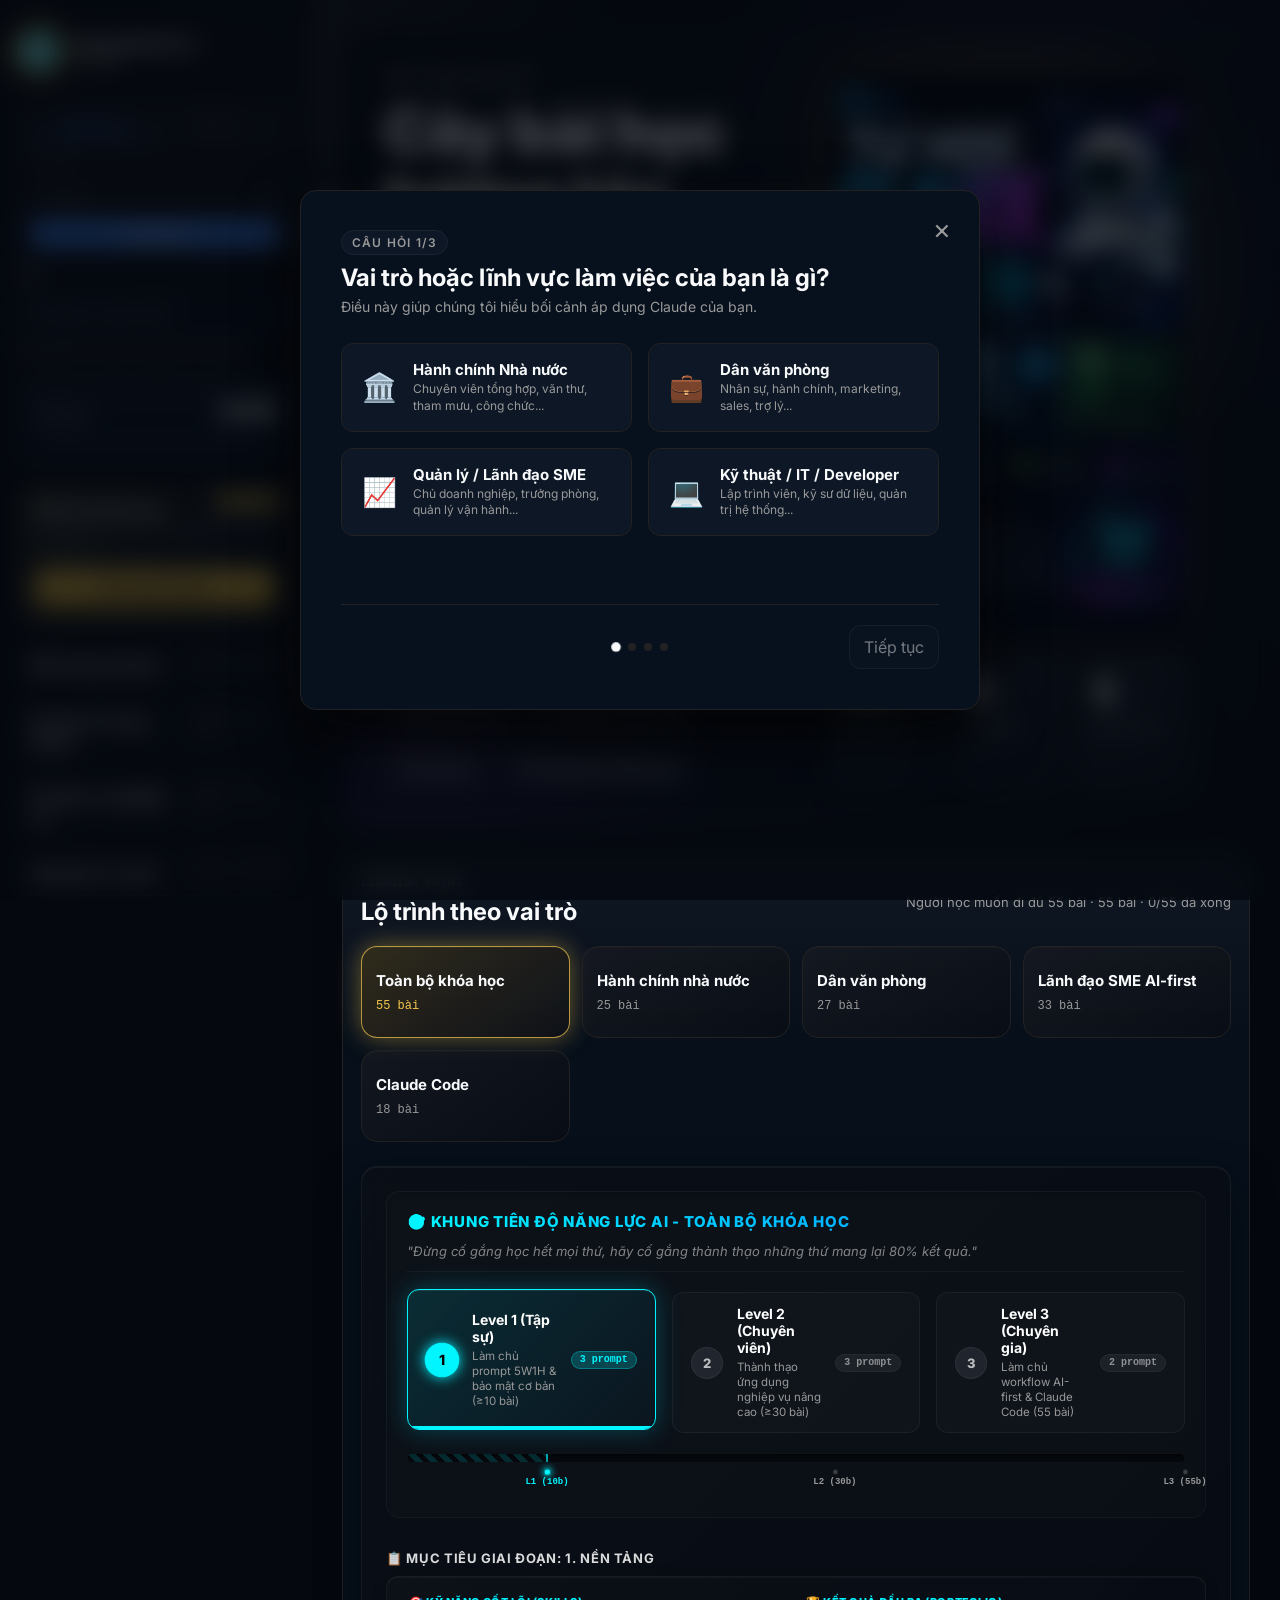
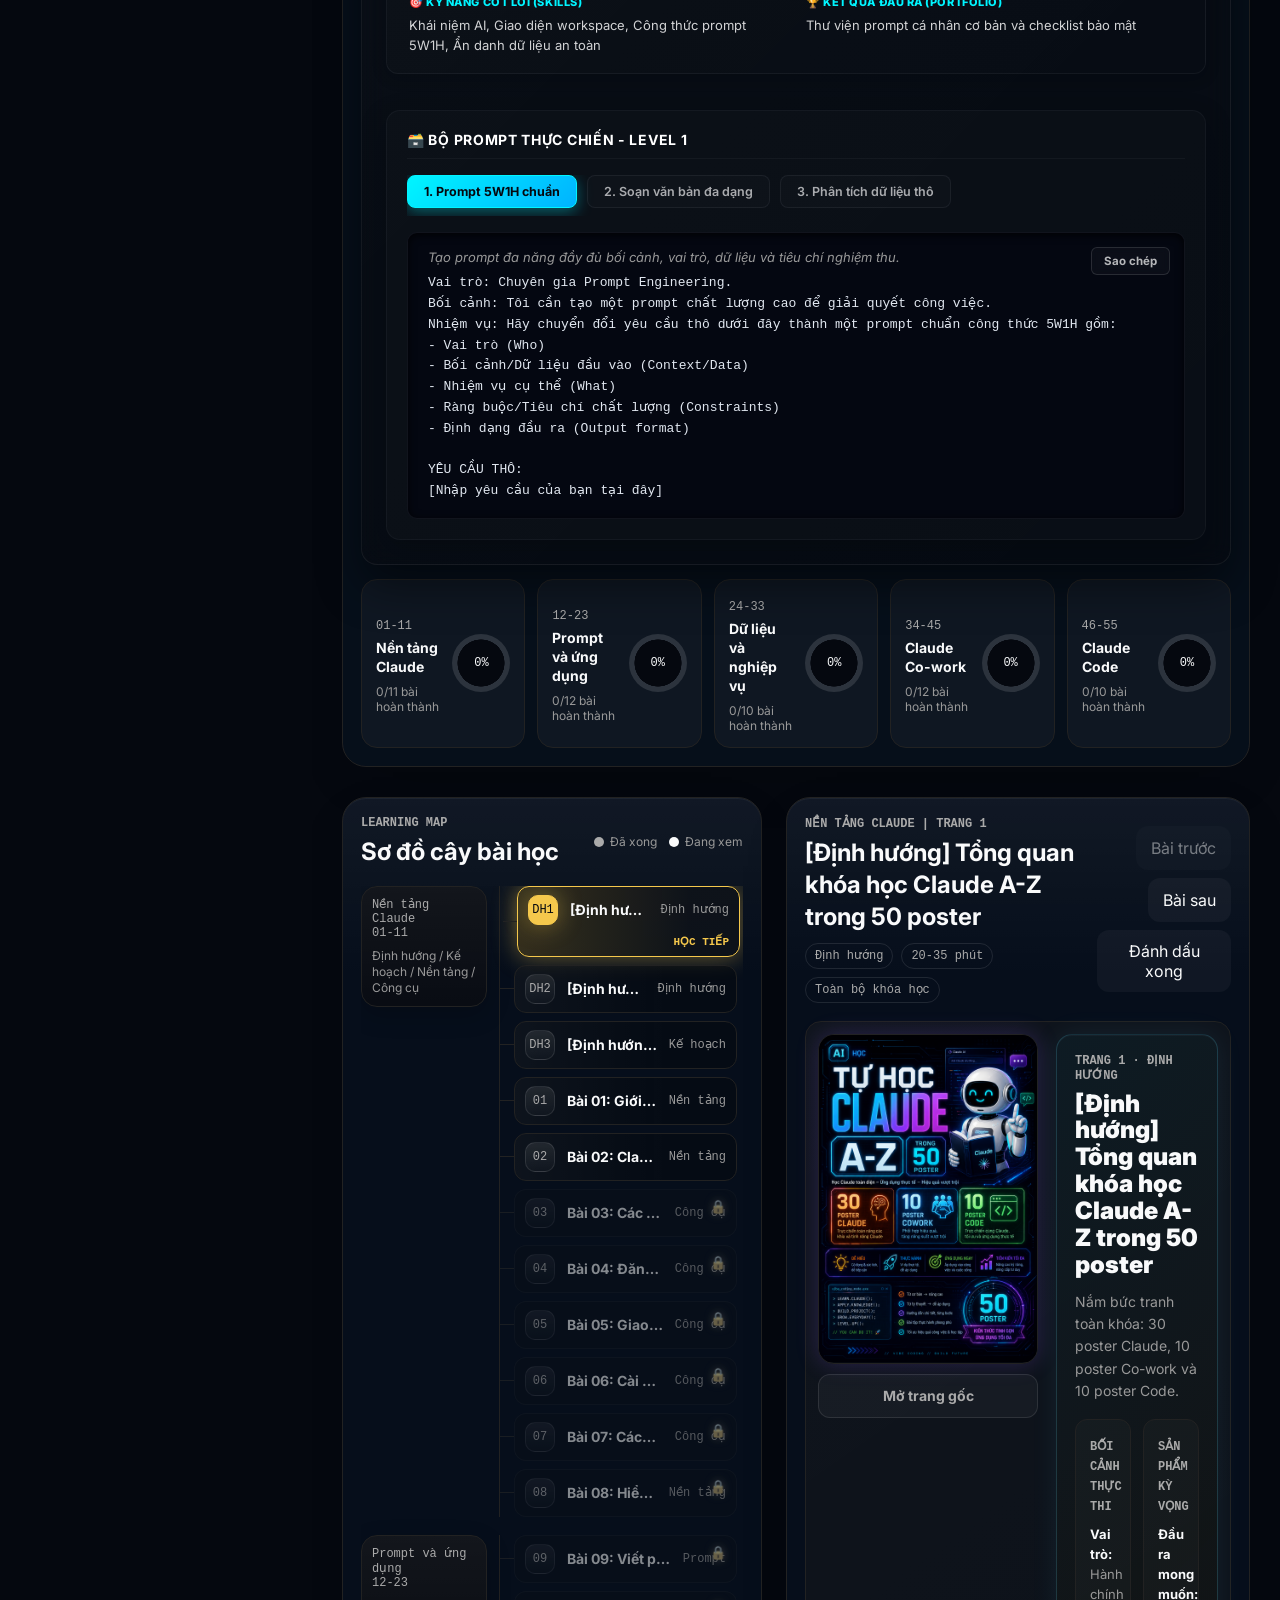
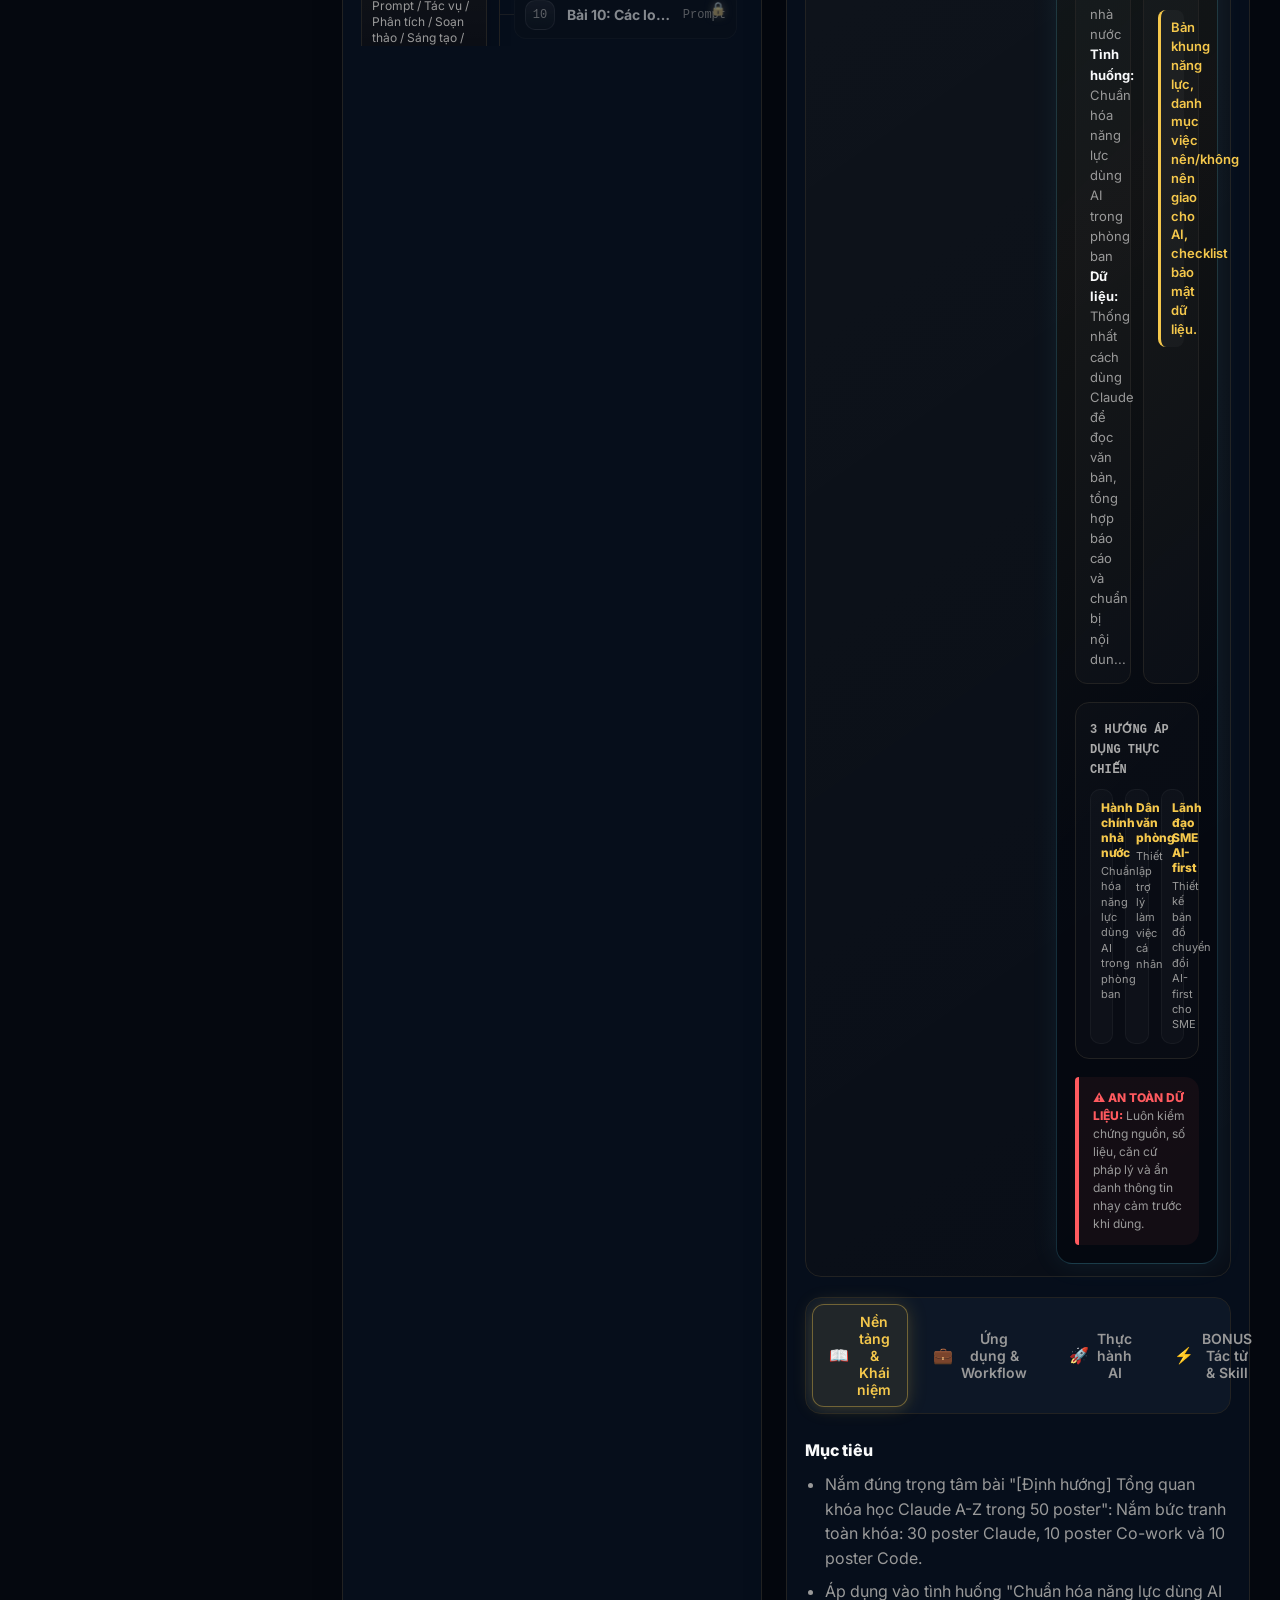
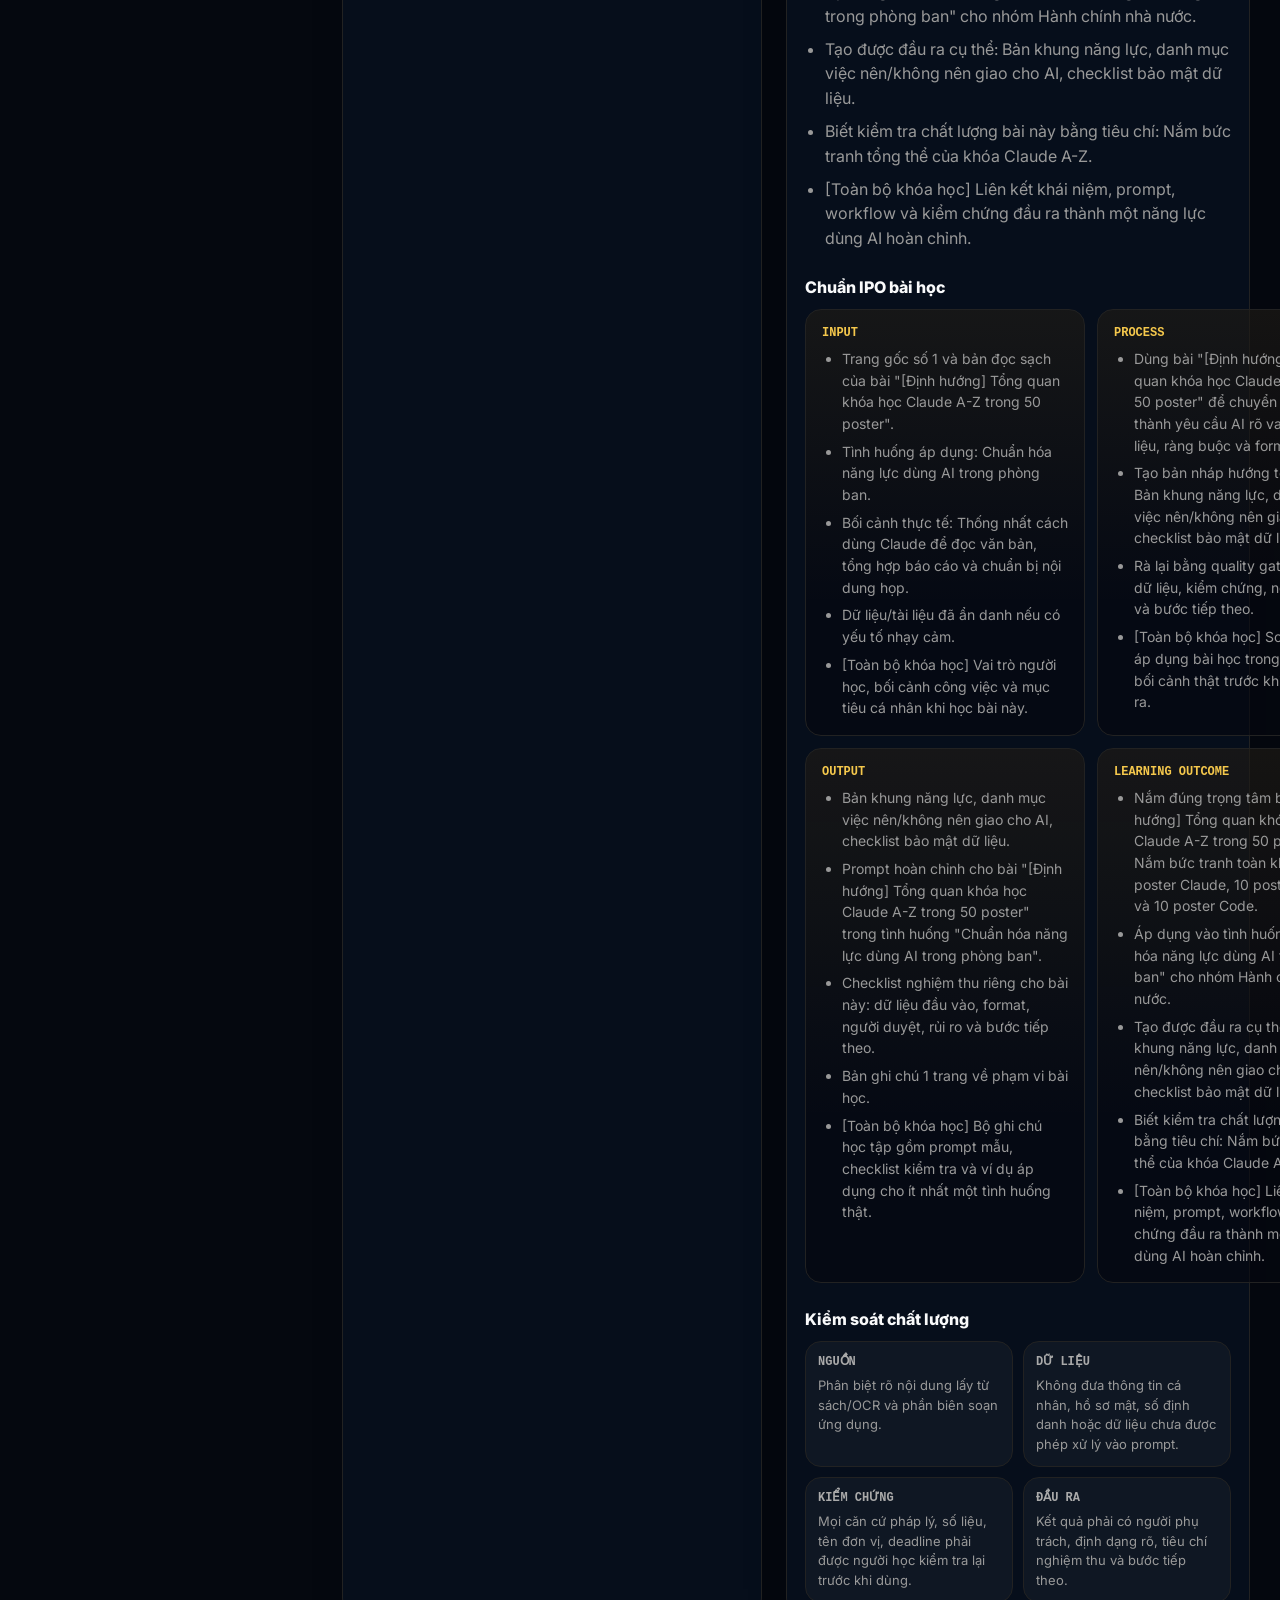
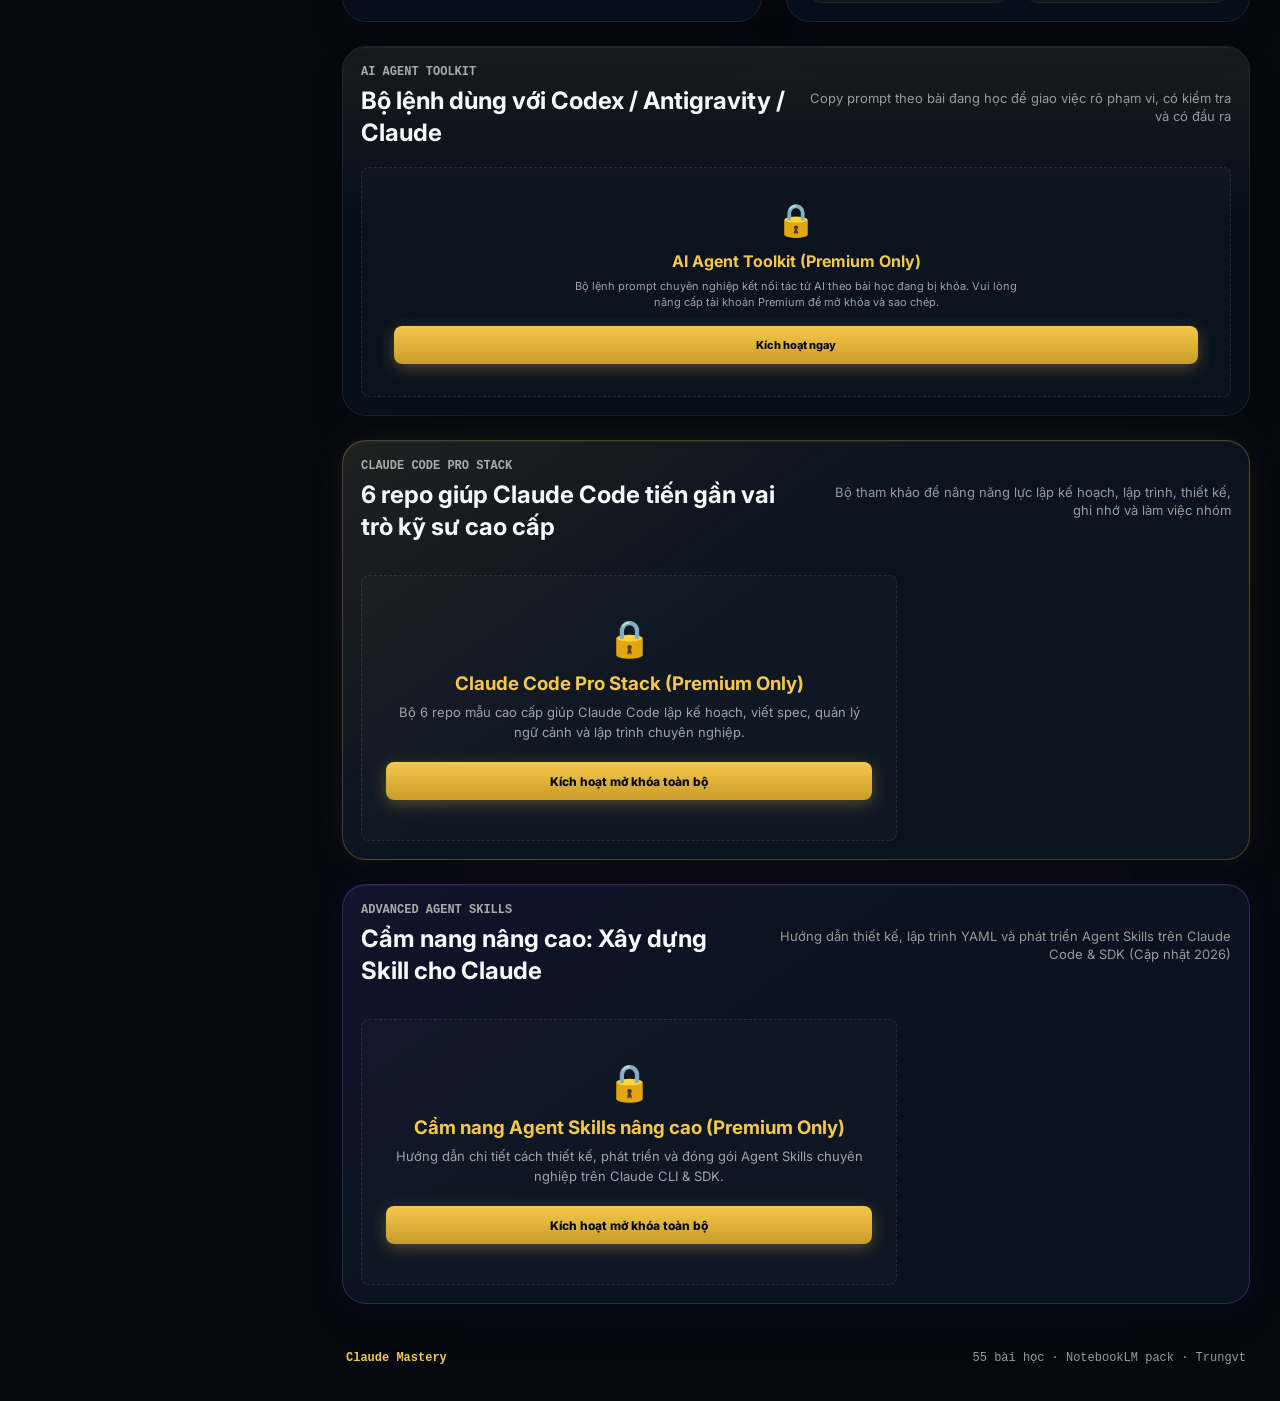
==== commit 15fa0ed8: "design(brand): make logo circular with golden sunburst glow & stylize Trungvt subtext with premium l" ====
--- a/claude-learning-web/index.html
+++ b/claude-learning-web/index.html
@@ -88,7 +88,7 @@
   <link rel="preconnect" href="https://fonts.googleapis.com">
   <link rel="preconnect" href="https://fonts.gstatic.com" crossorigin>
   <link href="https://fonts.googleapis.com/css2?family=Inter:wght@400;500;600;700;800;900&display=swap" rel="stylesheet">
-  <link rel="stylesheet" href="styles.css?v=20260624-avatar">
+  <link rel="stylesheet" href="styles.css?v=20260704-glow">
 
 </head>
 <body>
@@ -467,7 +467,7 @@
     </div>
   </div>
 
-  <script src="layout.js?v=20260701-fix" charset="utf-8"></script>
+  <script src="layout.js?v=20260704-glow" charset="utf-8"></script>
   <script src="supabase.js?v=20260701-fix" charset="utf-8"></script>
   <script src="supabase-config.js?v=20260701-fix" charset="utf-8"></script>
   <script src="source-pages.js?v=20260701-fix" charset="utf-8"></script>
--- a/claude-learning-web/styles.css
+++ b/claude-learning-web/styles.css
@@ -107,13 +107,33 @@
 
 .brand-logo {
   overflow: hidden;
+  border-radius: 50% !important;
   background: #50d0d3;
-  border-color: rgba(80, 208, 211, 0.92);
+  border-color: rgba(245, 200, 76, 0.9);
   box-shadow:
-    0 0 0 1px rgba(255, 255, 255, 0.28) inset,
-    0 0 16px rgba(80, 208, 211, 0.72),
-    0 0 34px rgba(245, 200, 76, 0.28),
-    0 0 48px rgba(139, 92, 246, 0.28);
+    0 0 0 1px rgba(255, 255, 255, 0.3) inset,
+    0 0 12px rgba(245, 200, 76, 0.6),
+    0 0 24px rgba(245, 150, 20, 0.4),
+    0 0 38px rgba(255, 223, 100, 0.3);
+  transition: all 0.5s cubic-bezier(0.4, 0, 0.2, 1);
+  animation: sunburst-glow 3s ease-in-out infinite alternate;
+}
+
+@keyframes sunburst-glow {
+  0% {
+    box-shadow:
+      0 0 0 1px rgba(255, 255, 255, 0.3) inset,
+      0 0 12px rgba(245, 200, 76, 0.6),
+      0 0 24px rgba(245, 150, 20, 0.4),
+      0 0 38px rgba(255, 223, 100, 0.3);
+  }
+  100% {
+    box-shadow:
+      0 0 0 1px rgba(255, 255, 255, 0.5) inset,
+      0 0 20px rgba(245, 200, 76, 0.9),
+      0 0 38px rgba(245, 150, 20, 0.7),
+      0 0 62px rgba(255, 223, 100, 0.5);
+  }
 }
 
 .brand-logo img {
@@ -122,14 +142,28 @@
   height: 100%;
   object-fit: cover;
   object-position: center;
+  border-radius: 50%;
 }
 
 .brand-logo:hover {
+  transform: scale(1.05);
   box-shadow:
-    0 0 0 1px rgba(255, 255, 255, 0.38) inset,
-    0 0 20px rgba(80, 208, 211, 0.92),
-    0 0 42px rgba(245, 200, 76, 0.42),
-    0 0 58px rgba(139, 92, 246, 0.36);
+    0 0 0 1.5px rgba(255, 255, 255, 0.6) inset,
+    0 0 25px rgba(245, 200, 76, 1),
+    0 0 50px rgba(245, 150, 20, 0.8),
+    0 0 80px rgba(255, 223, 100, 0.7);
+}
+
+.brand-author-gold {
+  display: block;
+  margin-top: 3px;
+  color: #f5c84c;
+  font-weight: 800;
+  font-size: 13px;
+  font-family: var(--font-sans);
+  text-shadow: 0 0 8px rgba(245, 200, 76, 0.42);
+  letter-spacing: 0.08em;
+  text-transform: uppercase;
 }
 
 .brand strong {
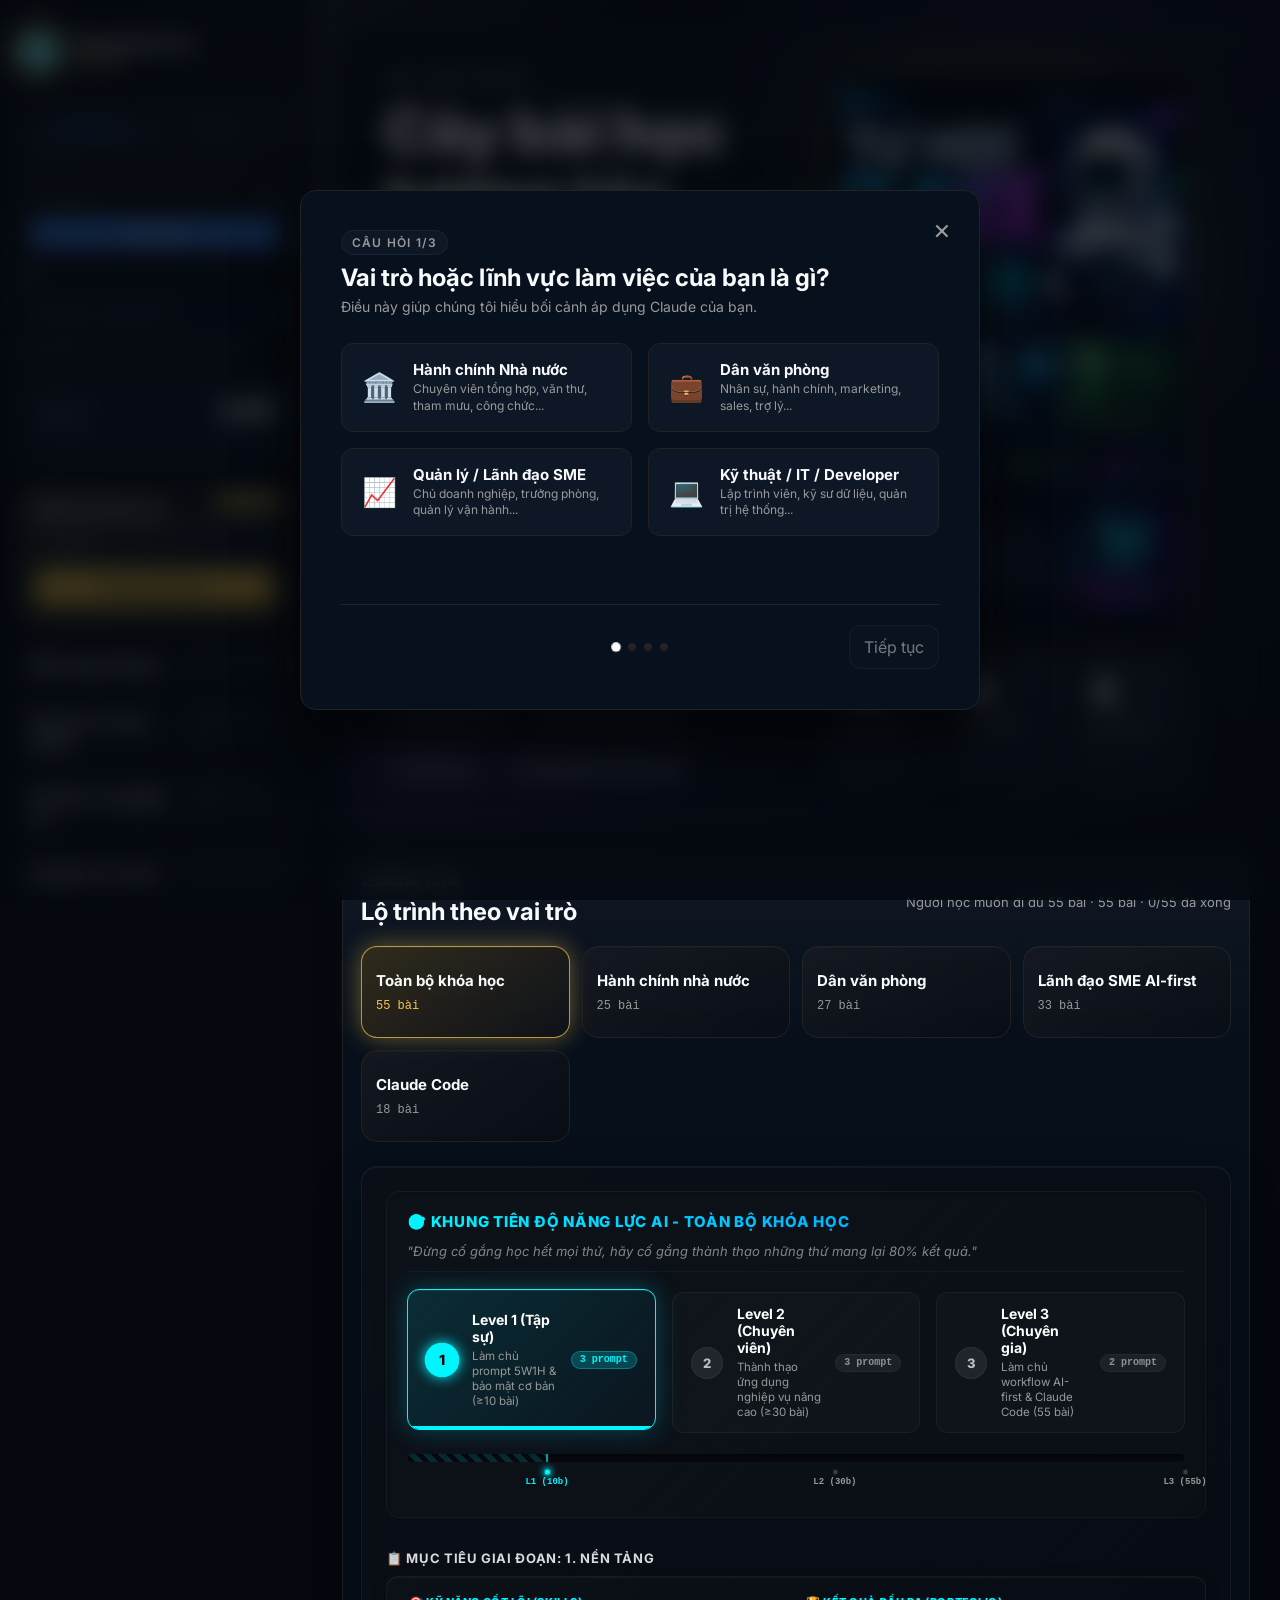
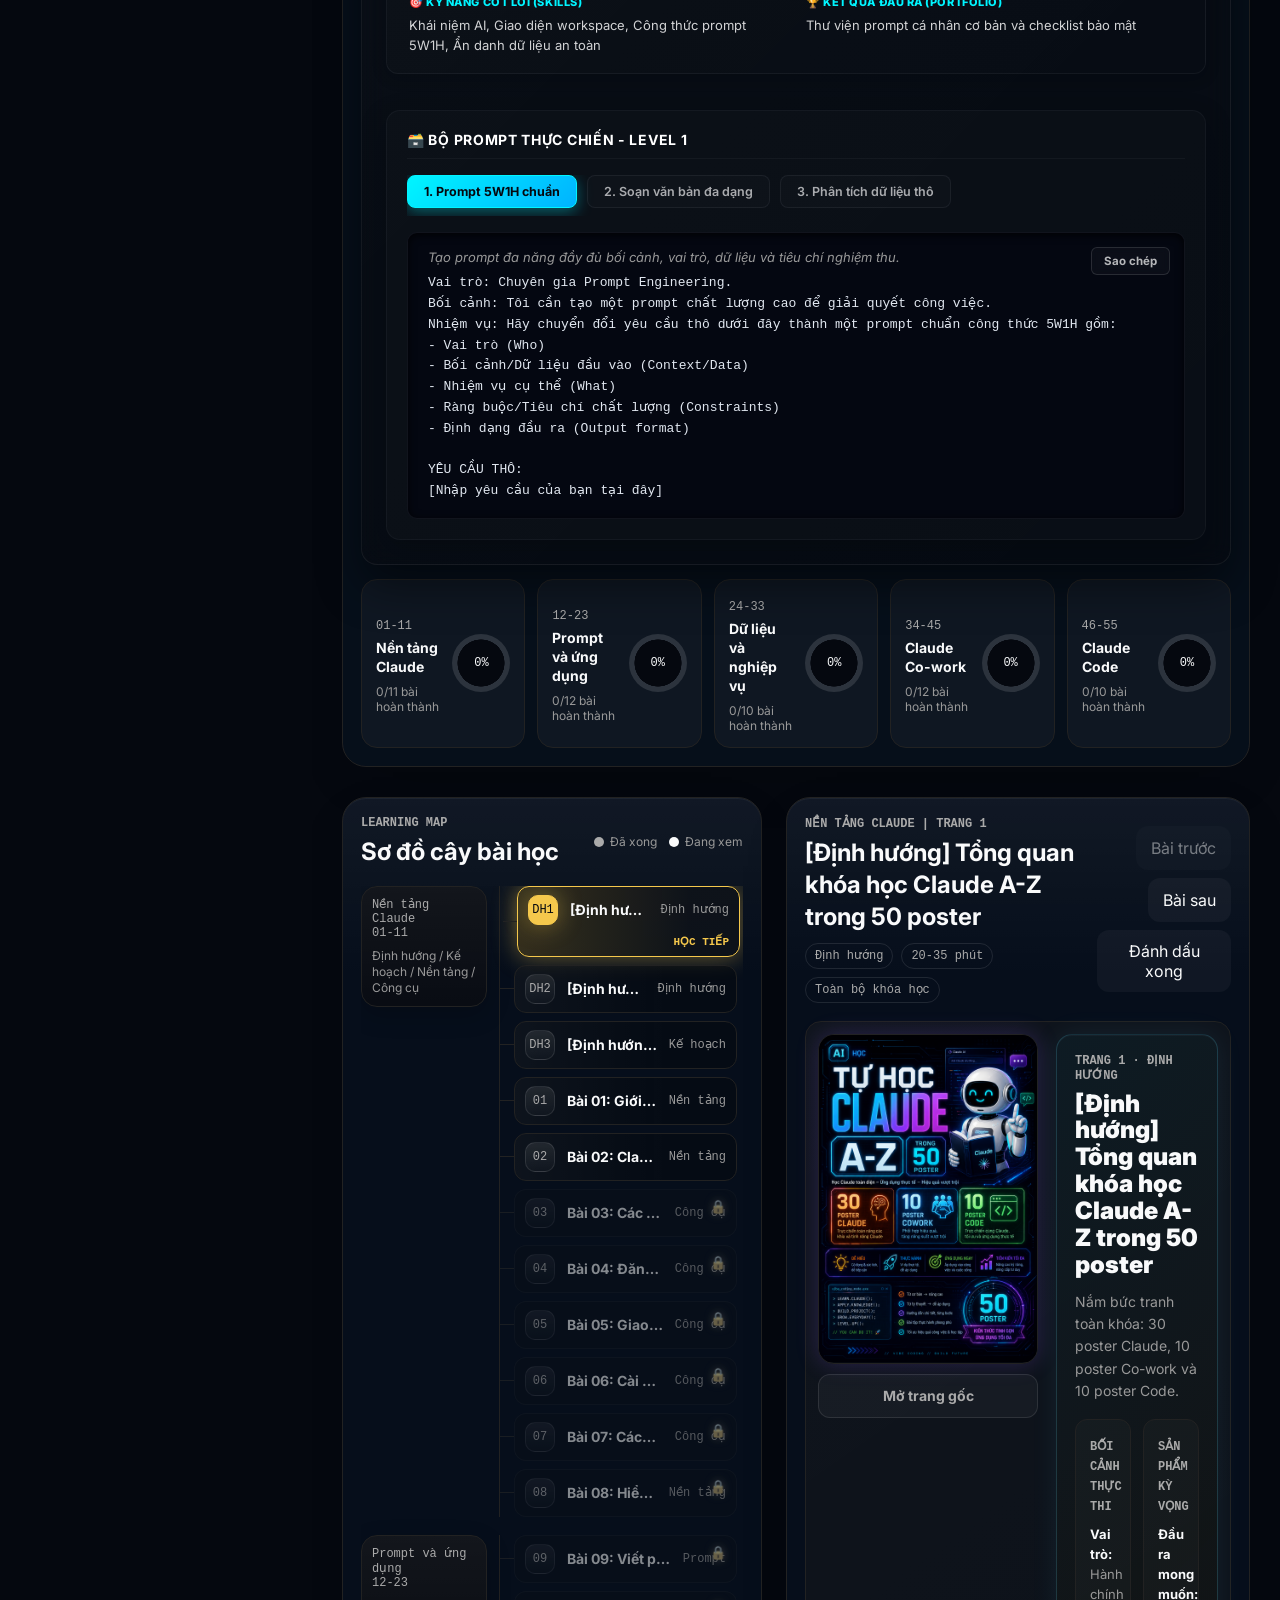
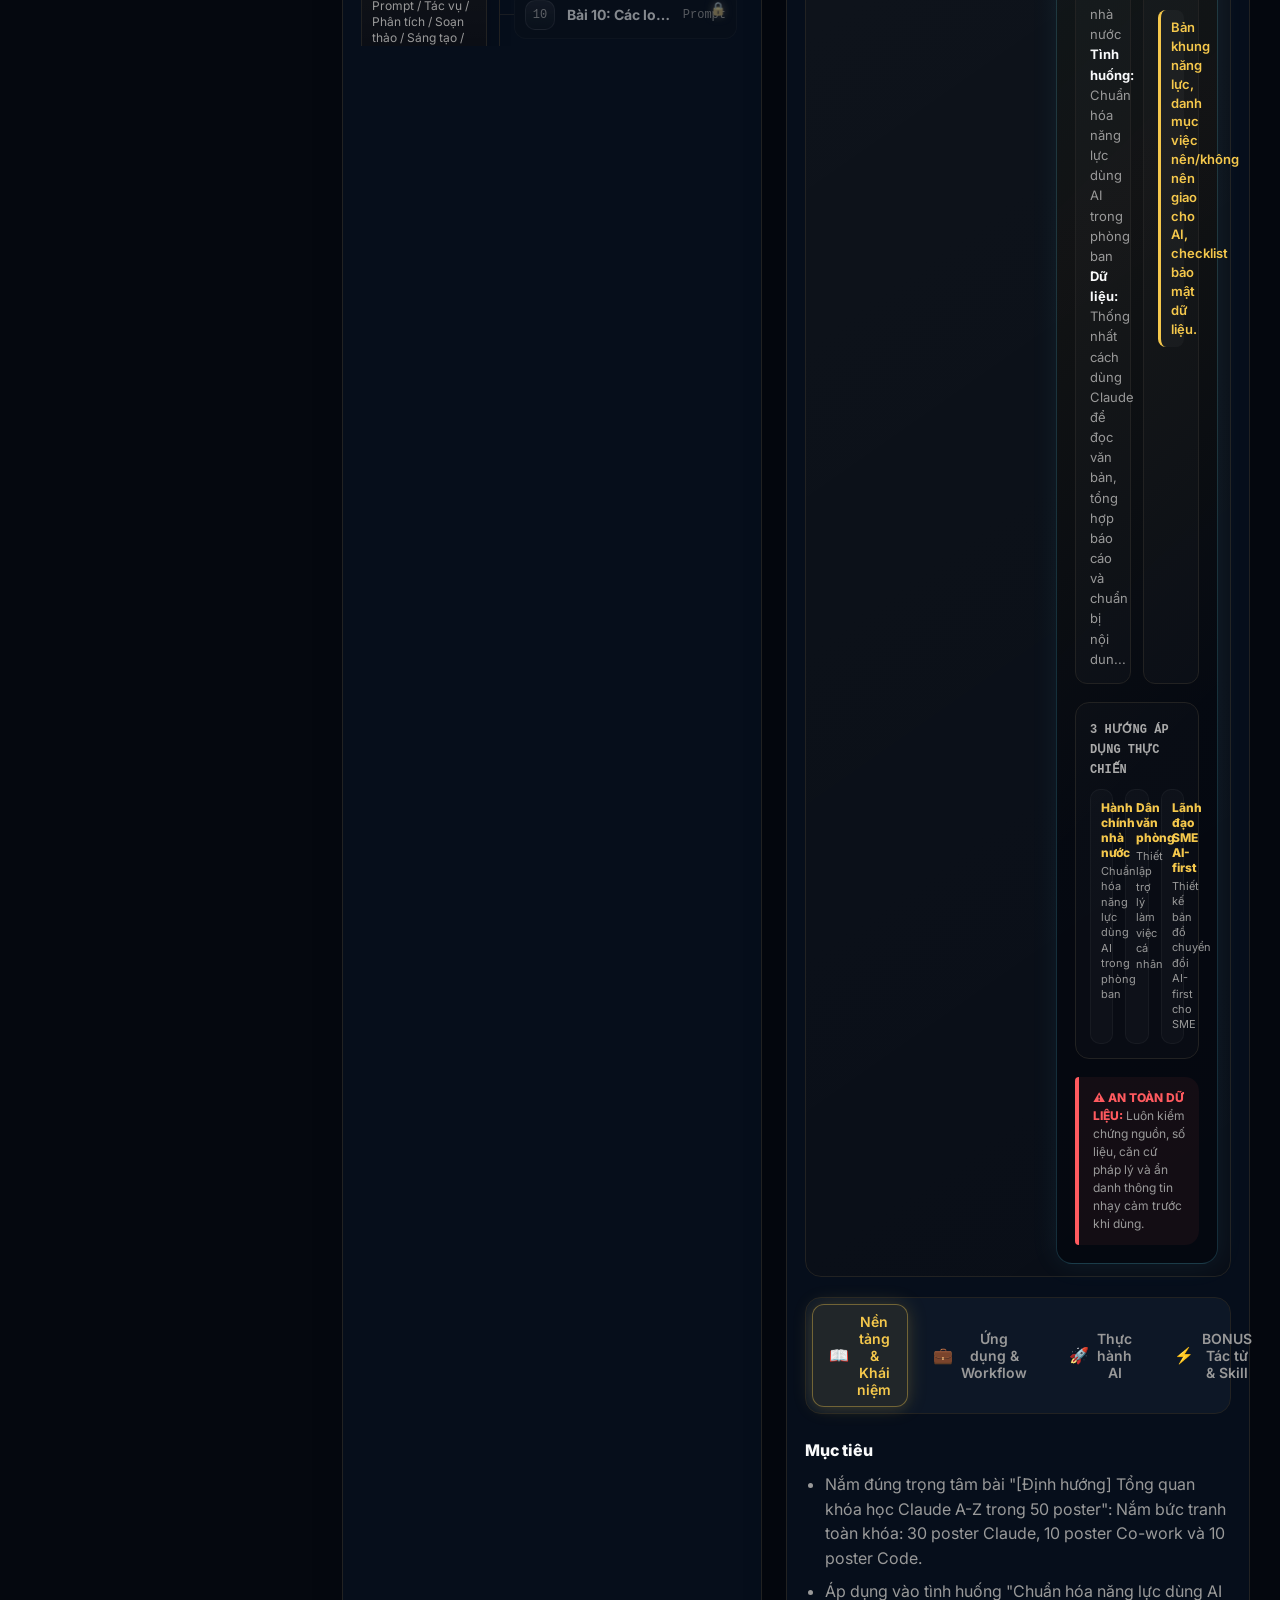
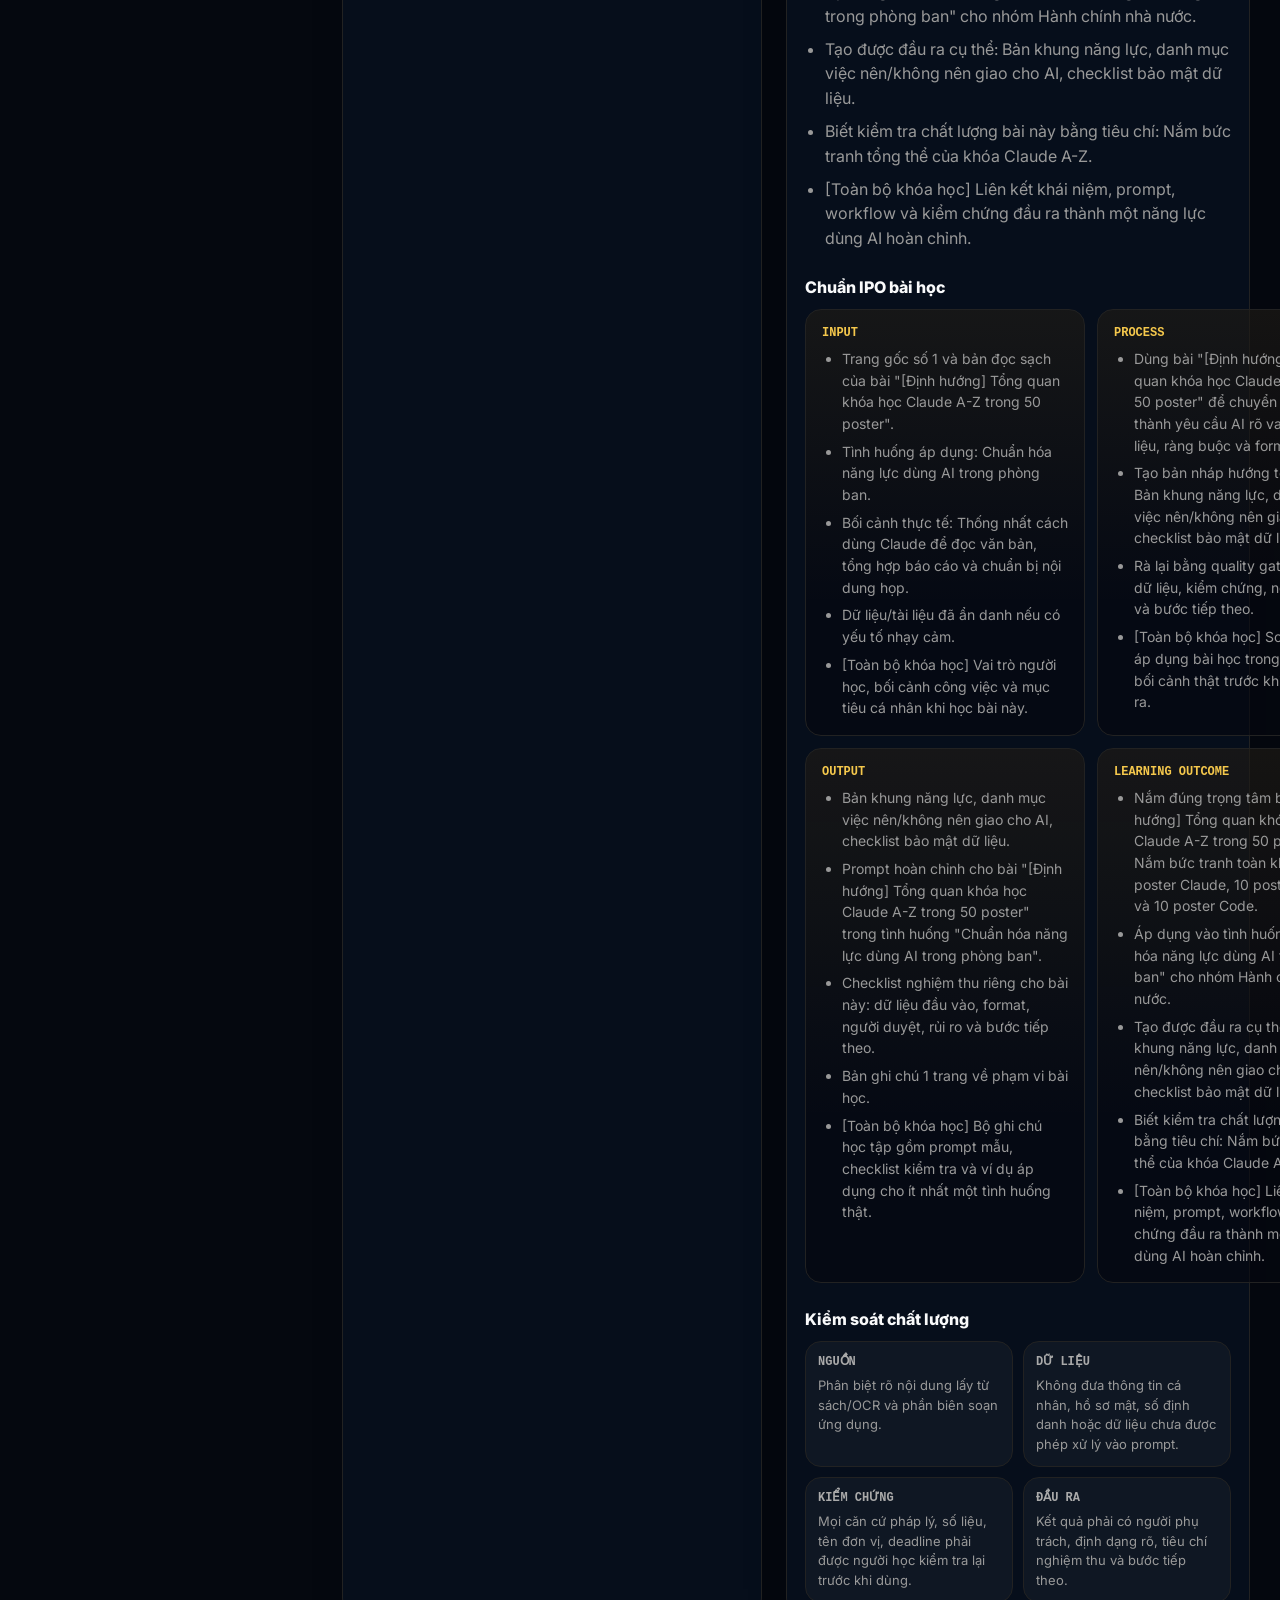
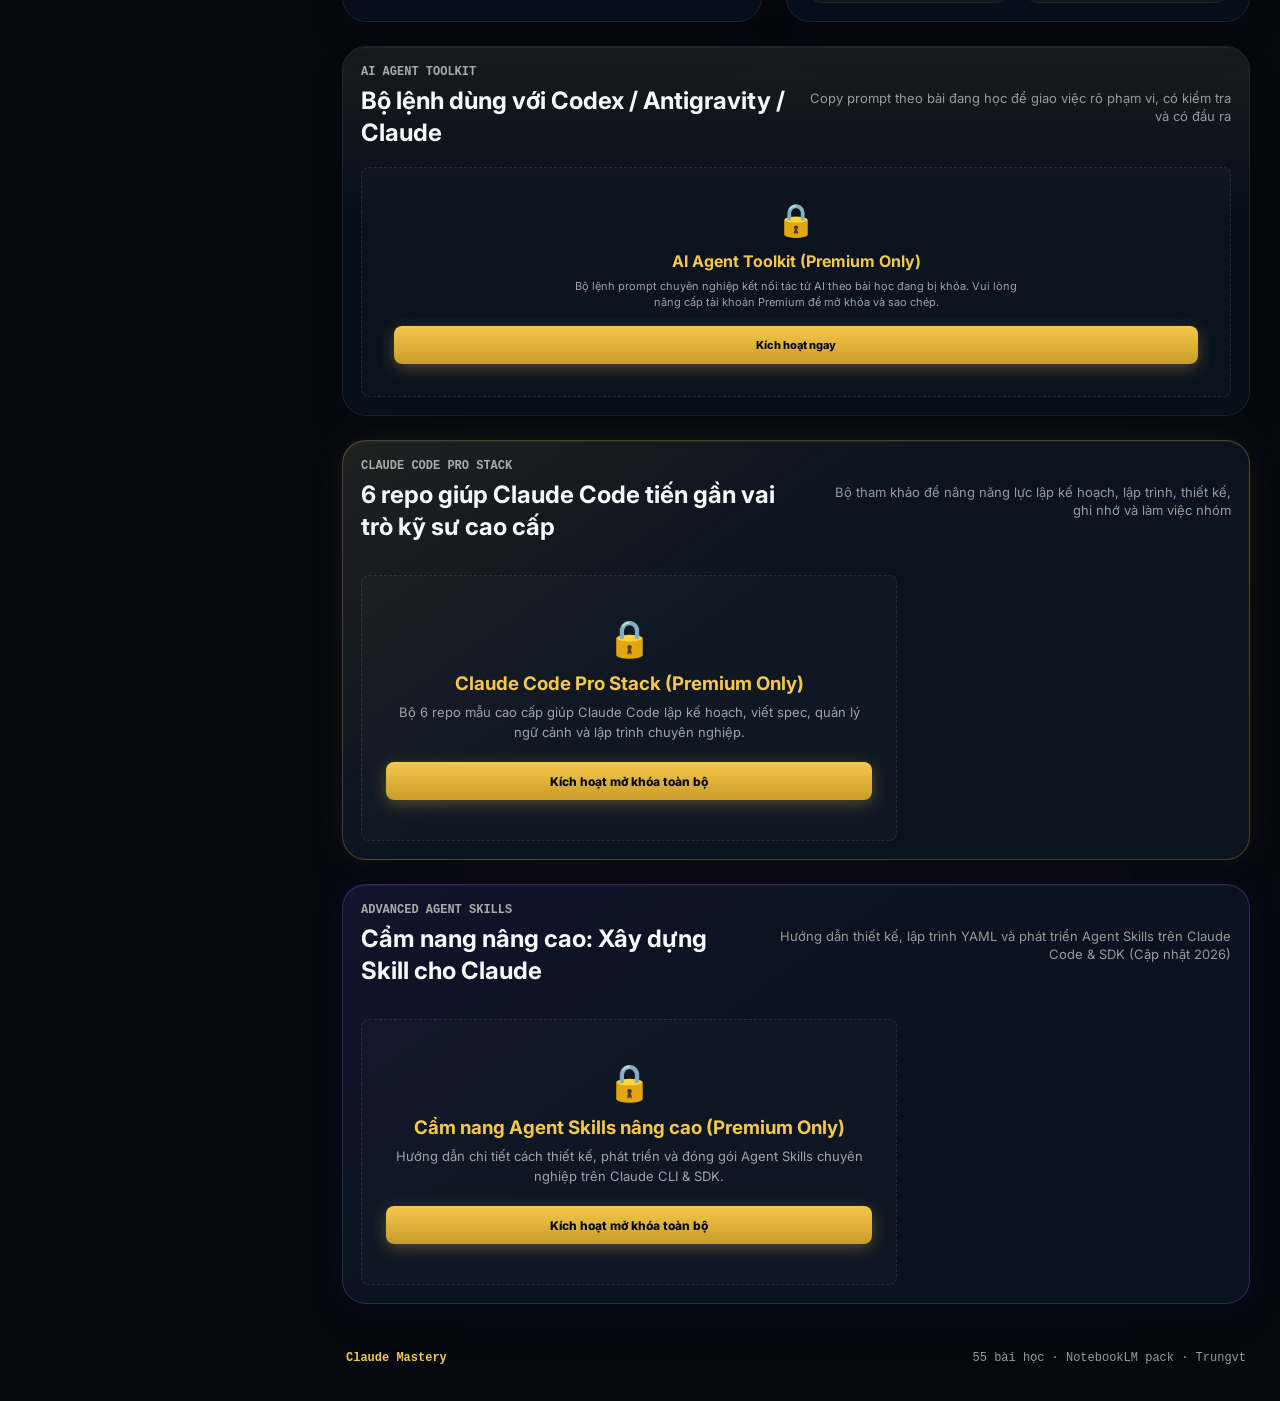
==== commit 9d7b6cec: "fix(design): fix brand author gold selector specificity and update color to bright gold" ====
--- a/claude-learning-web/index.html
+++ b/claude-learning-web/index.html
@@ -88,7 +88,7 @@
   <link rel="preconnect" href="https://fonts.googleapis.com">
   <link rel="preconnect" href="https://fonts.gstatic.com" crossorigin>
   <link href="https://fonts.googleapis.com/css2?family=Inter:wght@400;500;600;700;800;900&display=swap" rel="stylesheet">
-  <link rel="stylesheet" href="styles.css?v=20260704-glow">
+  <link rel="stylesheet" href="styles.css?v=20260704-goldspec">
 
 </head>
 <body>
--- a/claude-learning-web/styles.css
+++ b/claude-learning-web/styles.css
@@ -154,15 +154,17 @@
     0 0 80px rgba(255, 223, 100, 0.7);
 }
 
-.brand-author-gold {
+.brand .brand-author-gold {
   display: block;
-  margin-top: 3px;
-  color: #f5c84c;
-  font-weight: 800;
+  margin-top: 4px;
+  color: #ffd700; /* Luxury Gold */
+  font-weight: 900;
   font-size: 13px;
   font-family: var(--font-sans);
-  text-shadow: 0 0 8px rgba(245, 200, 76, 0.42);
-  letter-spacing: 0.08em;
+  text-shadow: 
+    0 0 6px rgba(255, 215, 0, 0.6),
+    0 0 15px rgba(255, 215, 0, 0.3);
+  letter-spacing: 0.1em;
   text-transform: uppercase;
 }
 
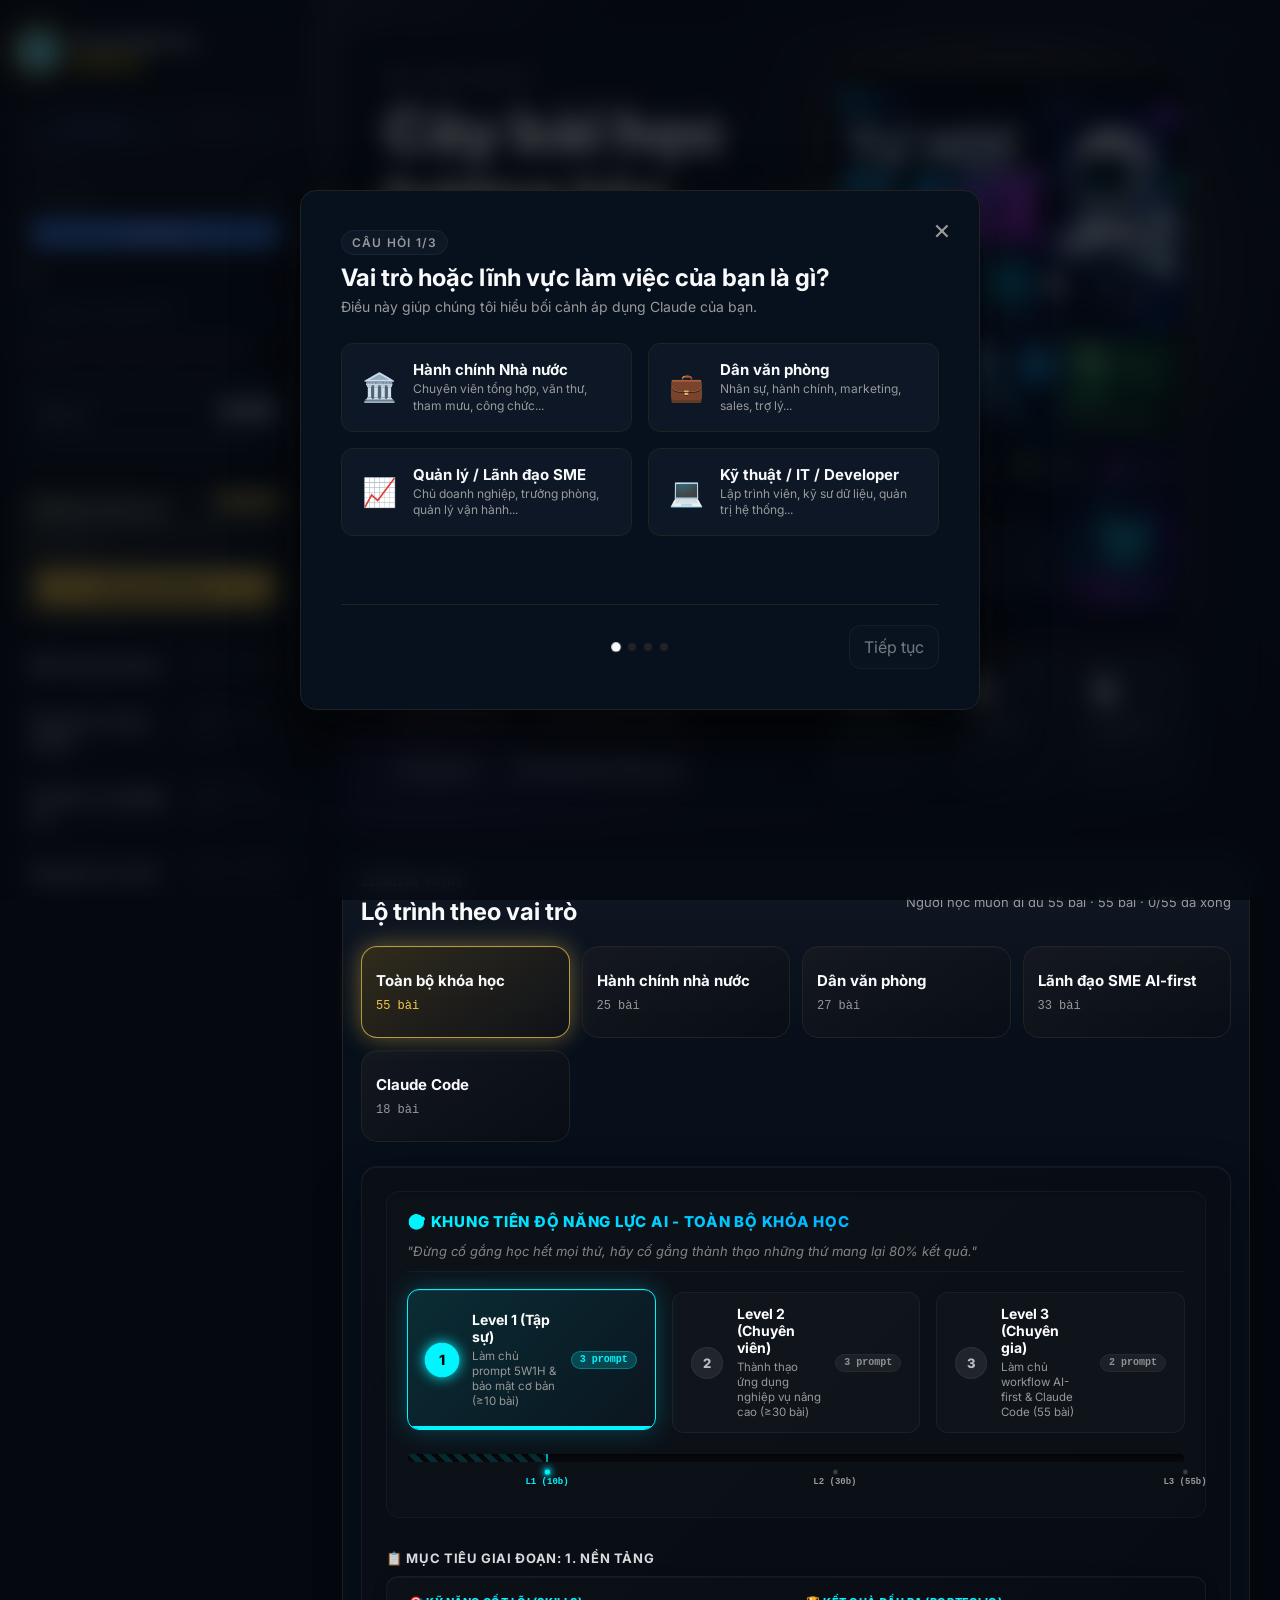
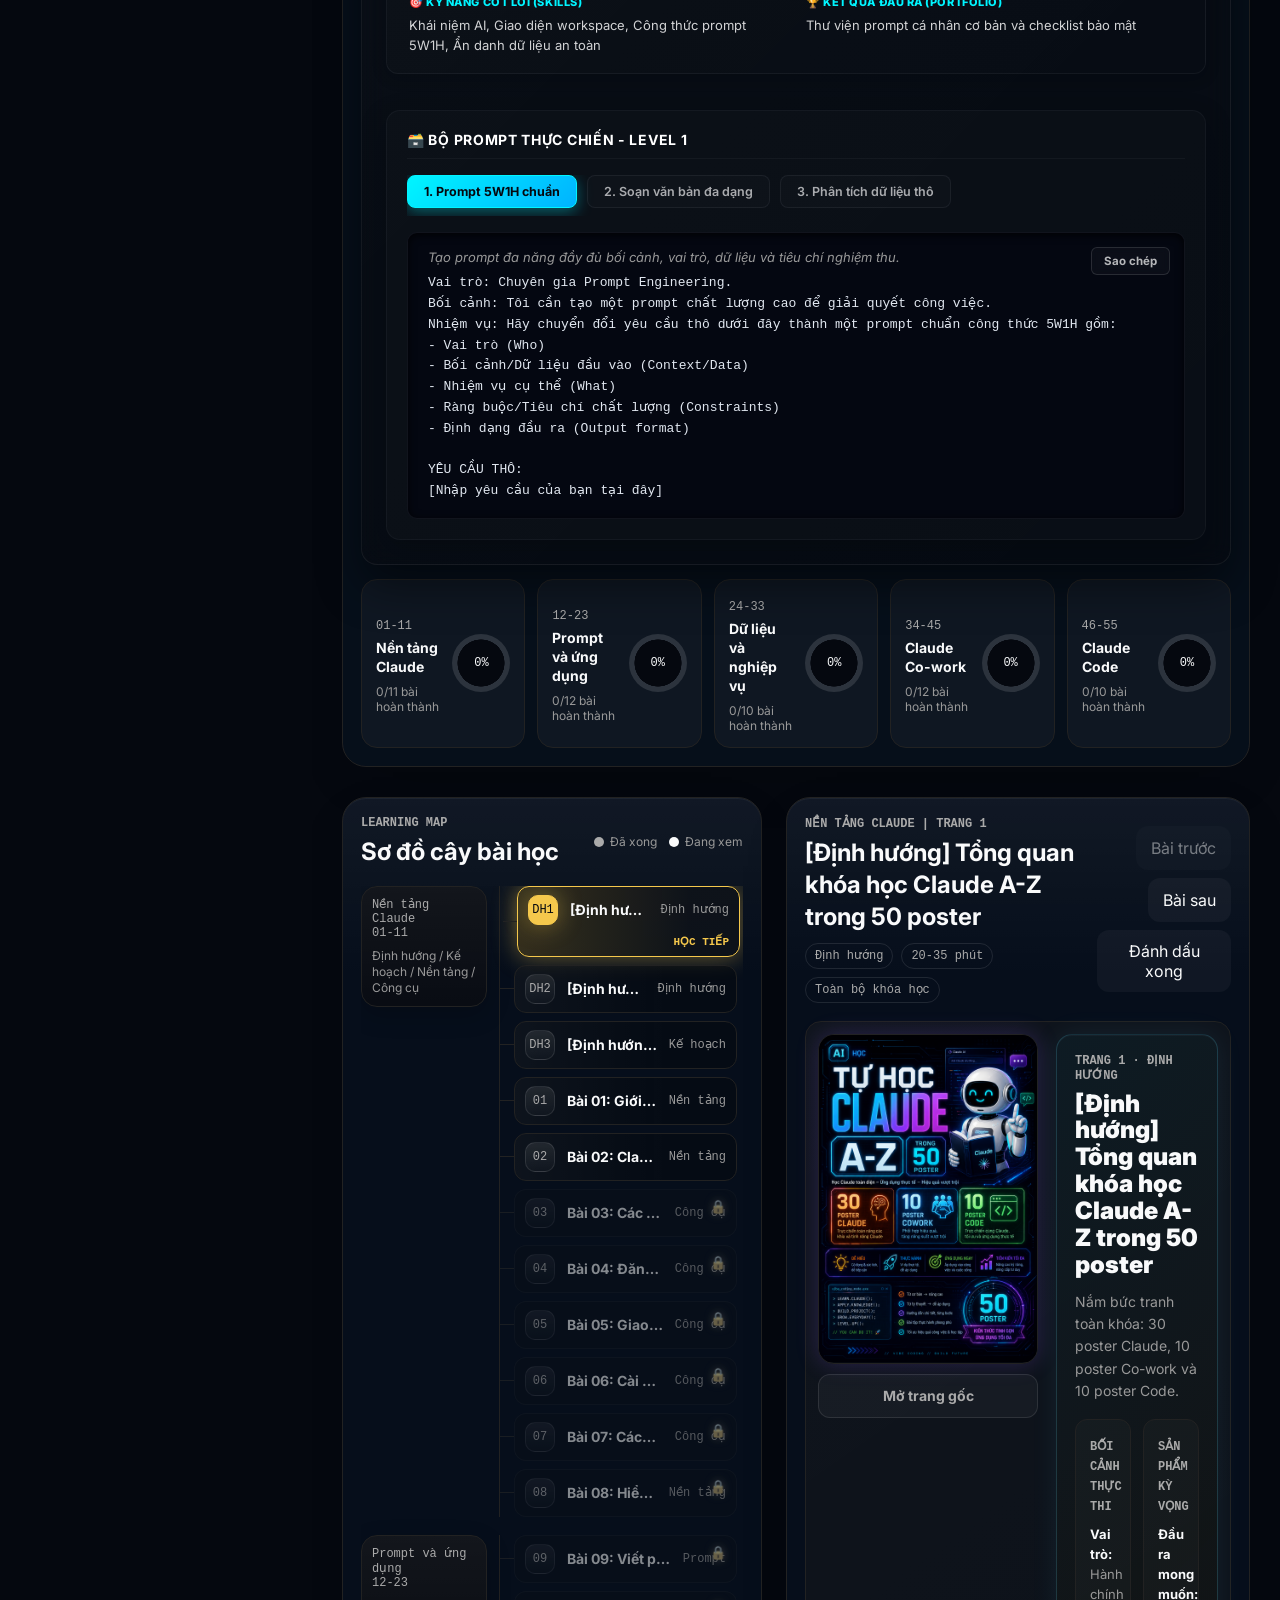
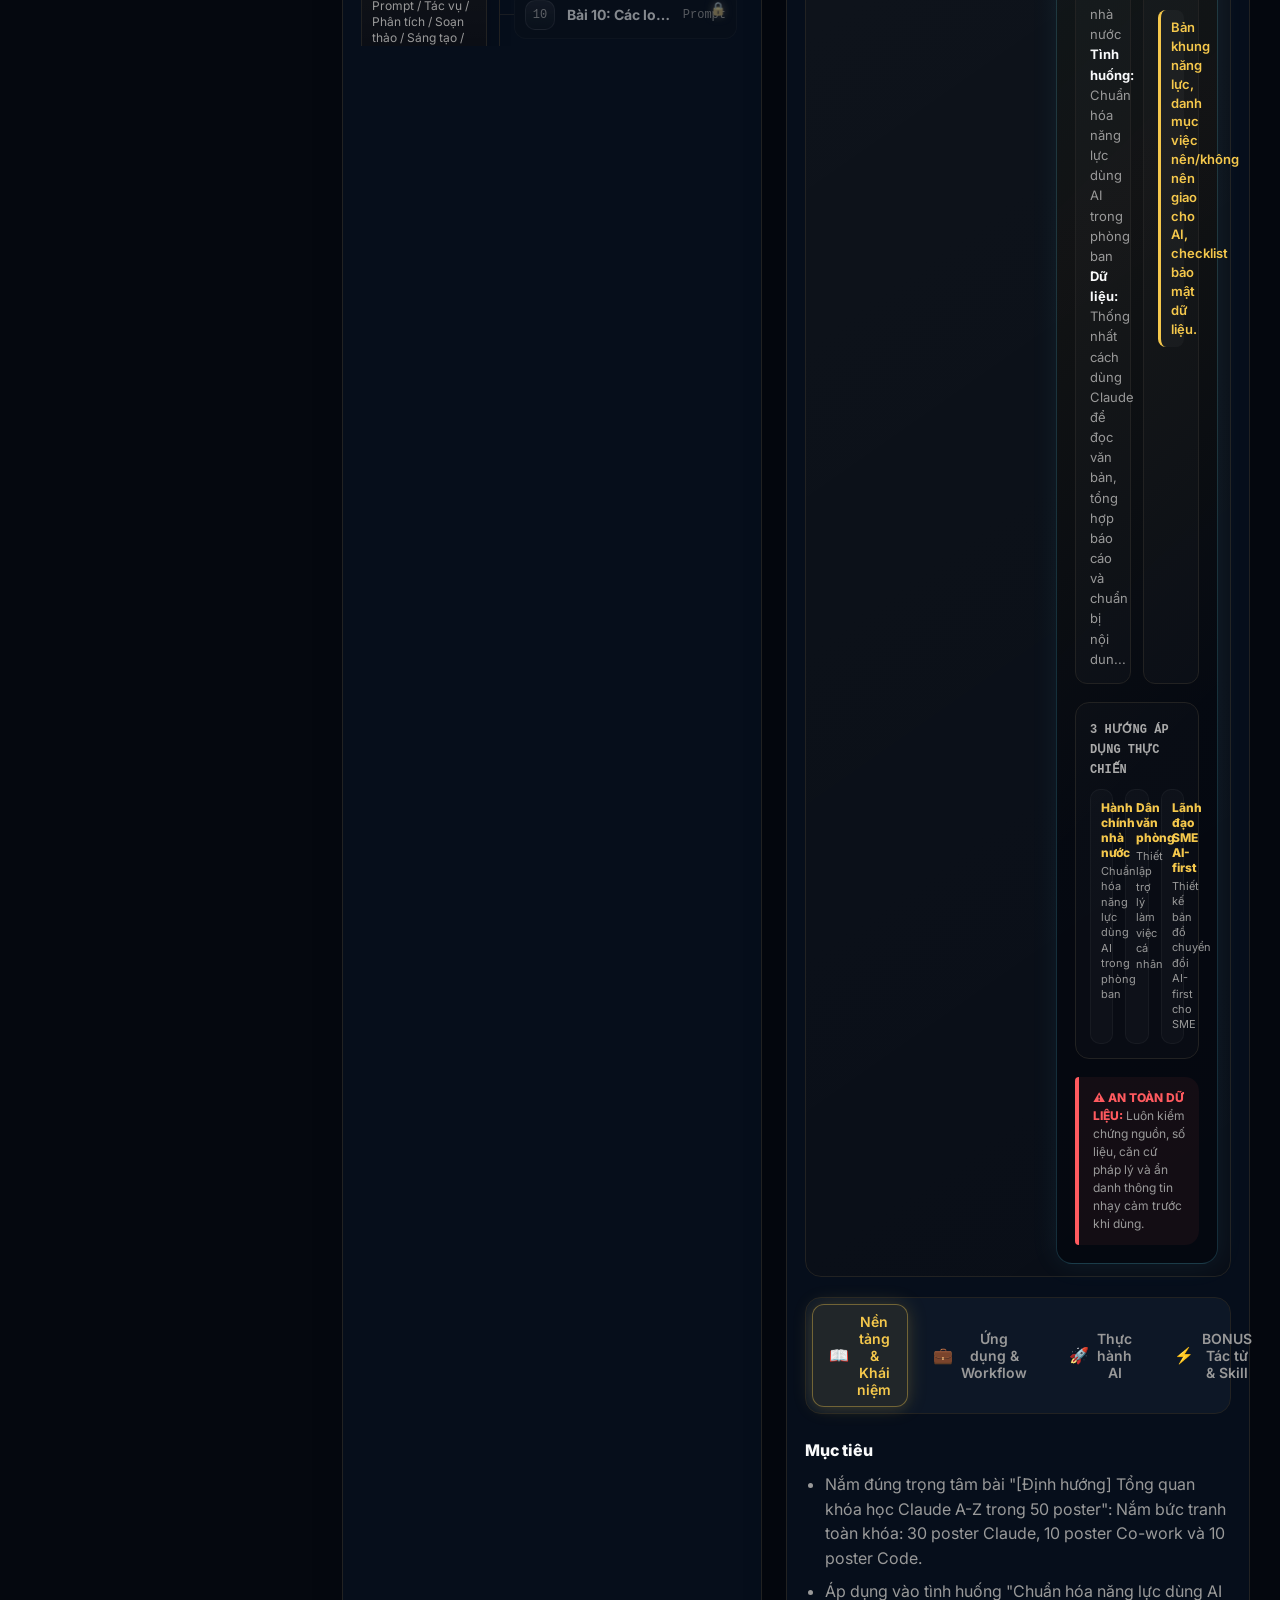
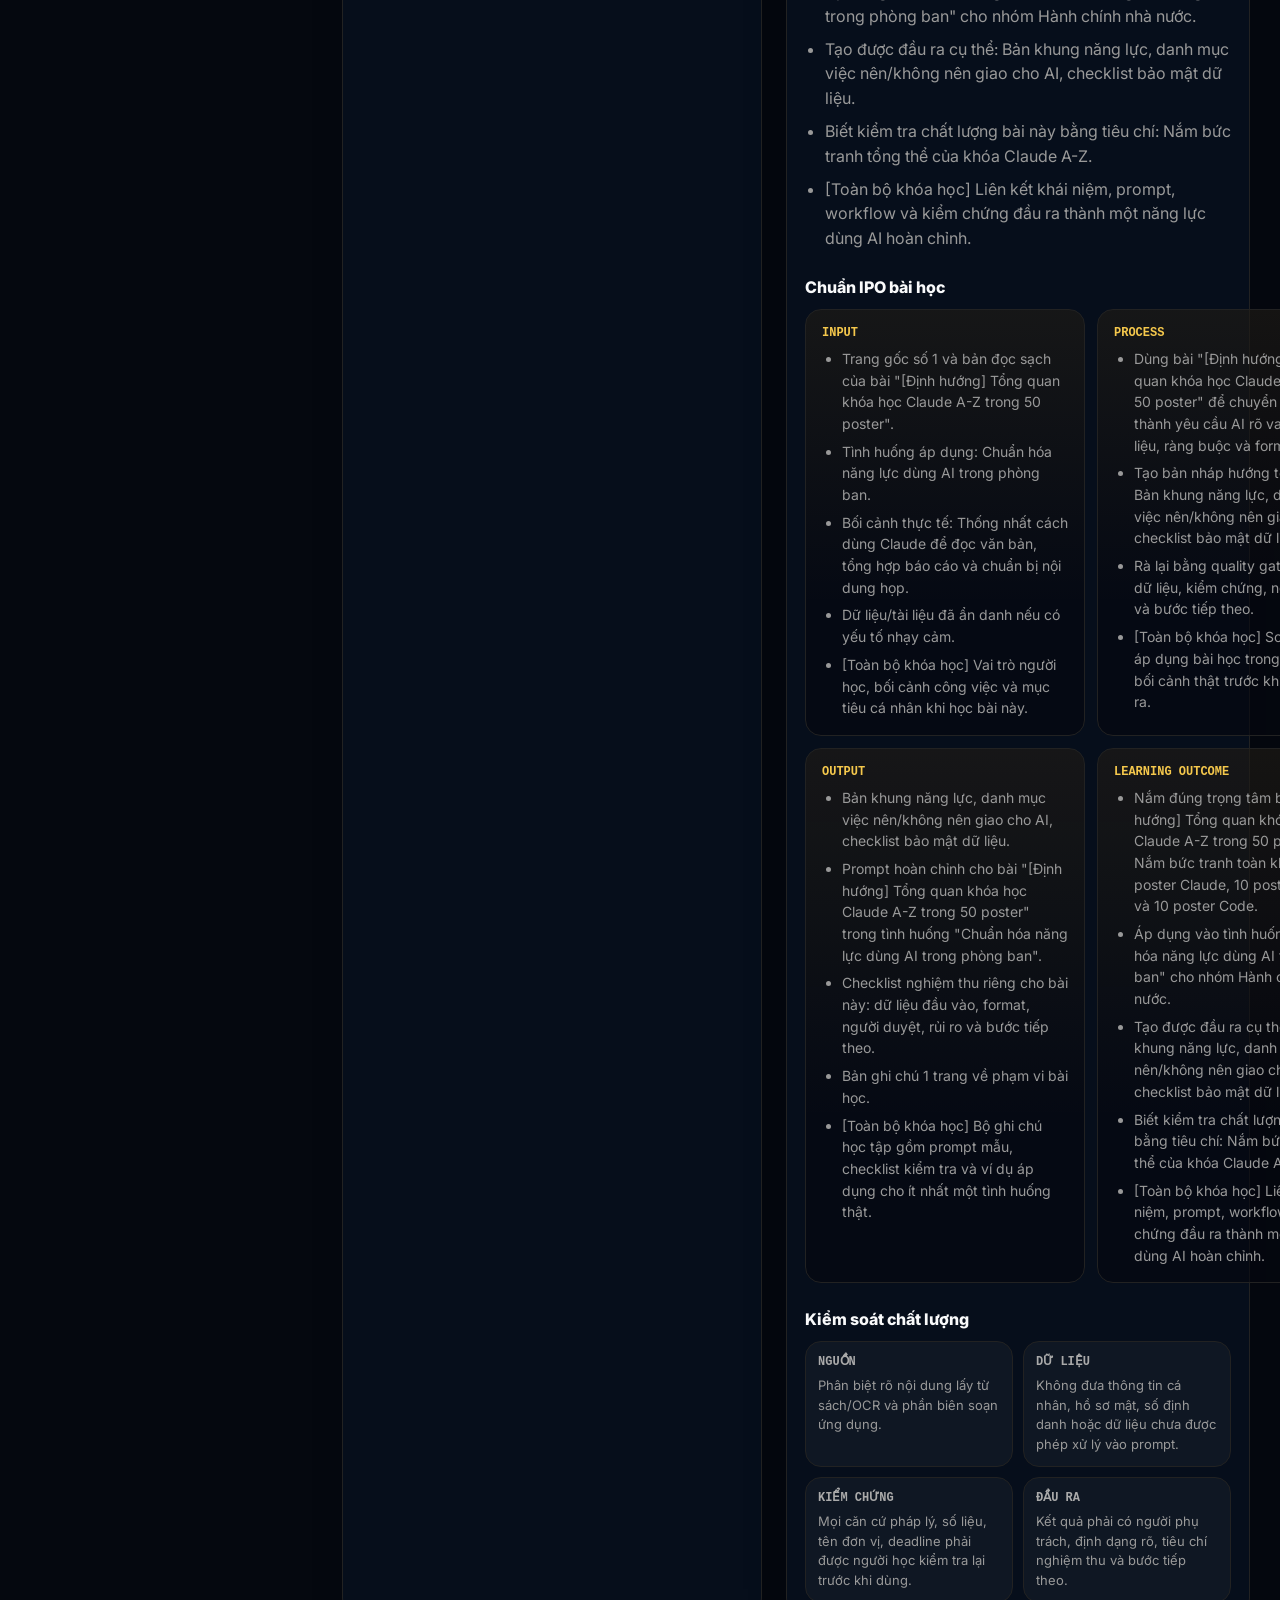
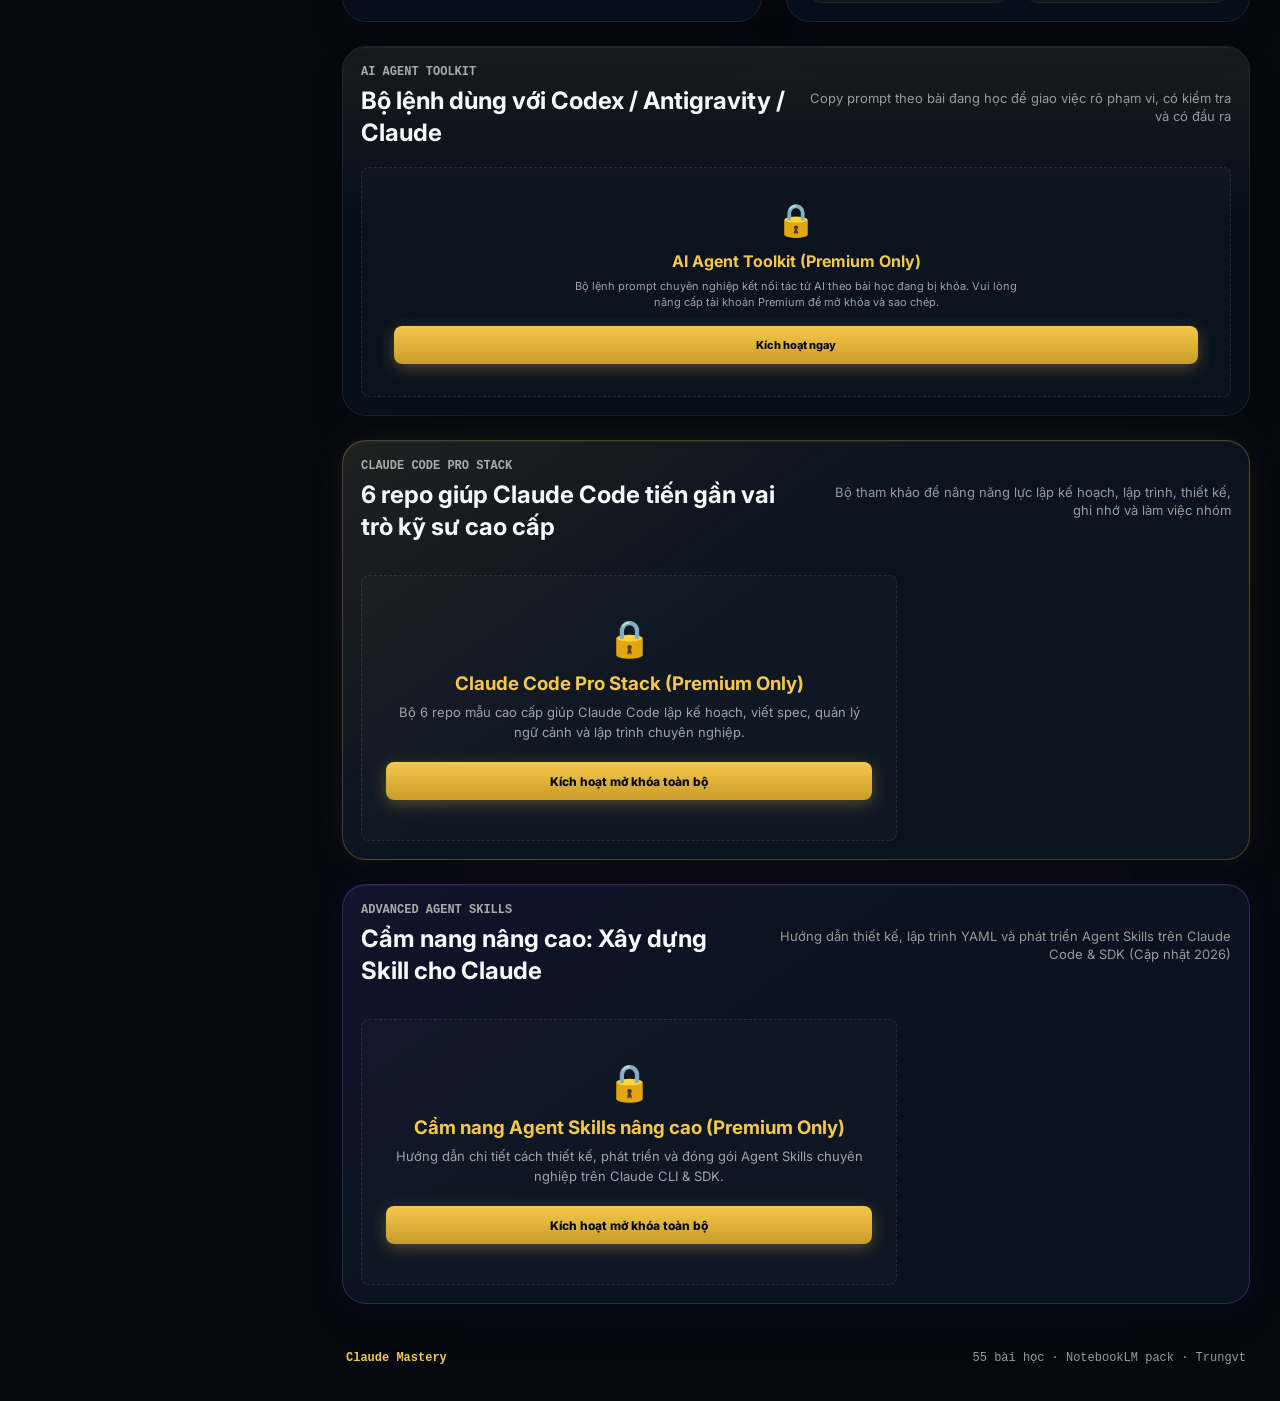
==== commit df0c469e: "fix(design): override brand span:last-child using specific selector for gold subtext" ====
--- a/claude-learning-web/index.html
+++ b/claude-learning-web/index.html
@@ -88,7 +88,7 @@
   <link rel="preconnect" href="https://fonts.googleapis.com">
   <link rel="preconnect" href="https://fonts.gstatic.com" crossorigin>
   <link href="https://fonts.googleapis.com/css2?family=Inter:wght@400;500;600;700;800;900&display=swap" rel="stylesheet">
-  <link rel="stylesheet" href="styles.css?v=20260704-goldspec">
+  <link rel="stylesheet" href="styles.css?v=20260704-goldwin">
 
 </head>
 <body>
--- a/claude-learning-web/styles.css
+++ b/claude-learning-web/styles.css
@@ -154,7 +154,7 @@
     0 0 80px rgba(255, 223, 100, 0.7);
 }
 
-.brand .brand-author-gold {
+.brand span.brand-author-gold:last-child {
   display: block;
   margin-top: 4px;
   color: #ffd700; /* Luxury Gold */
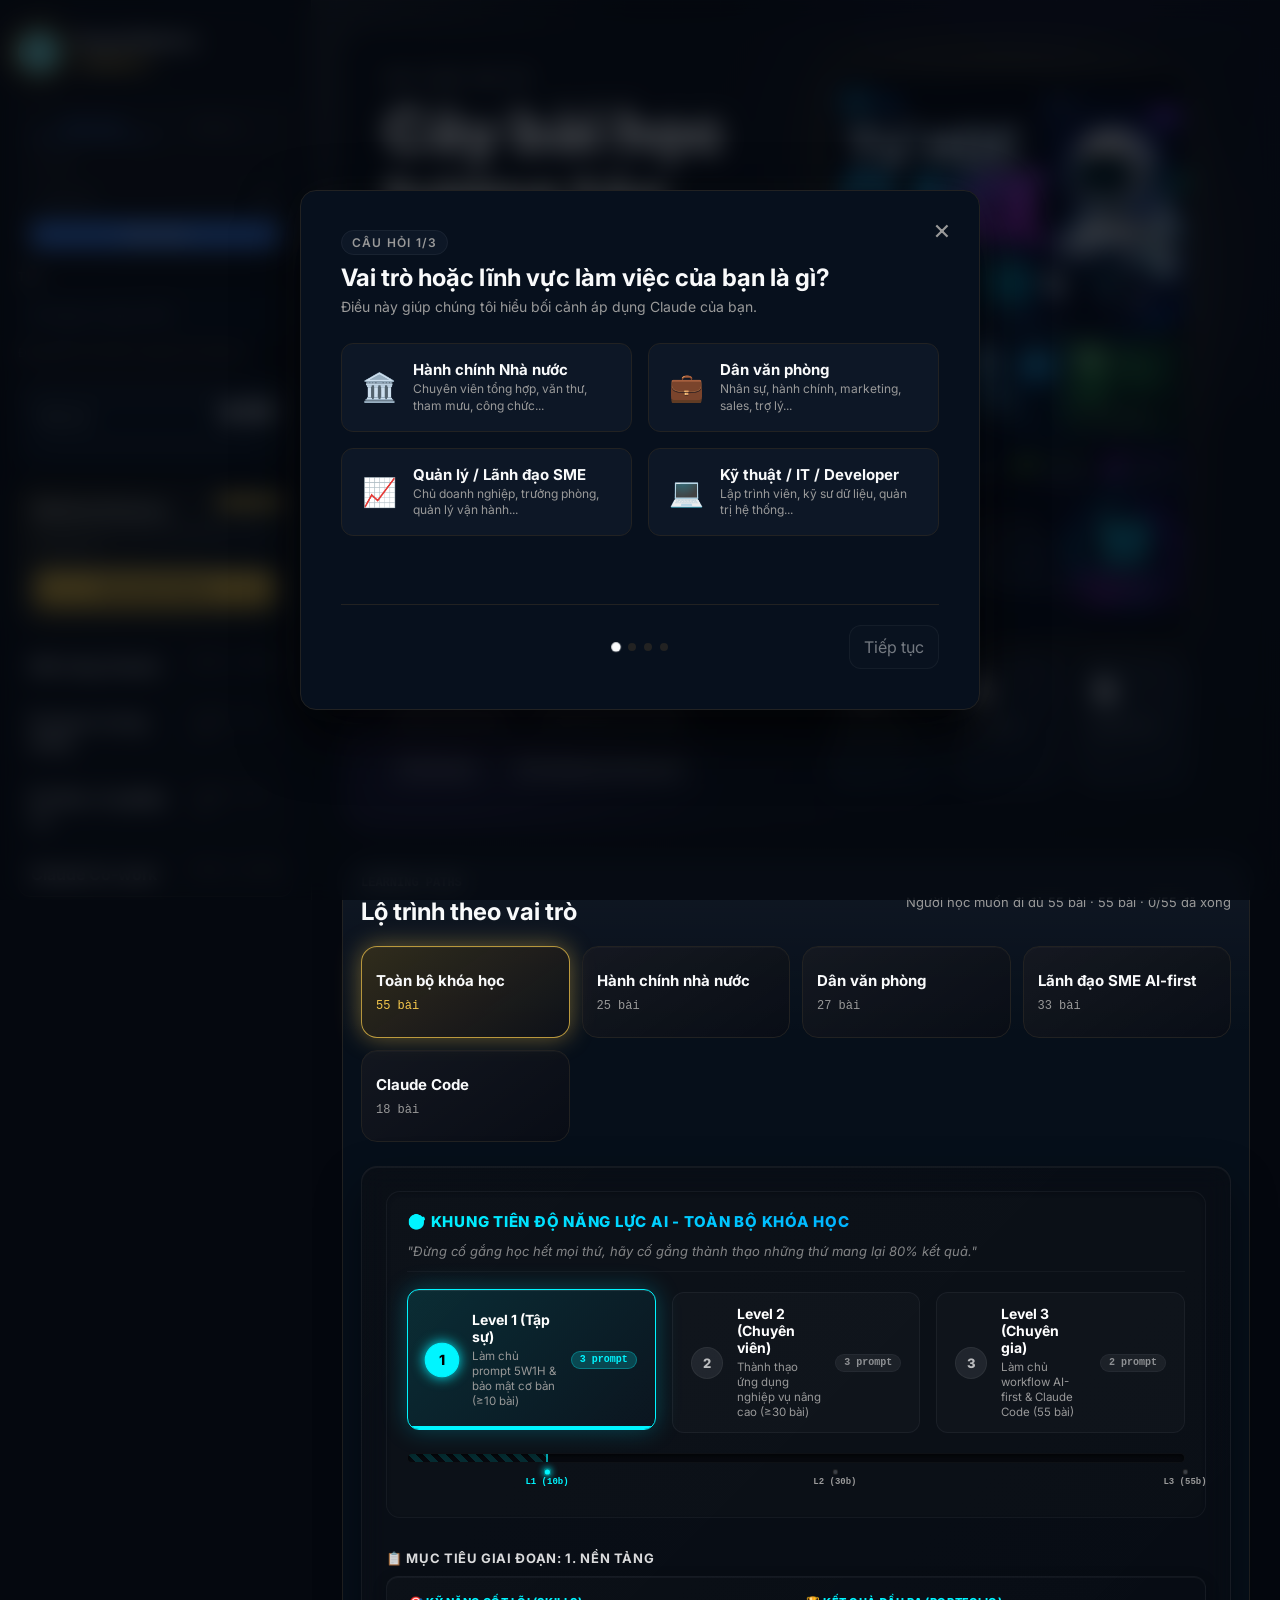
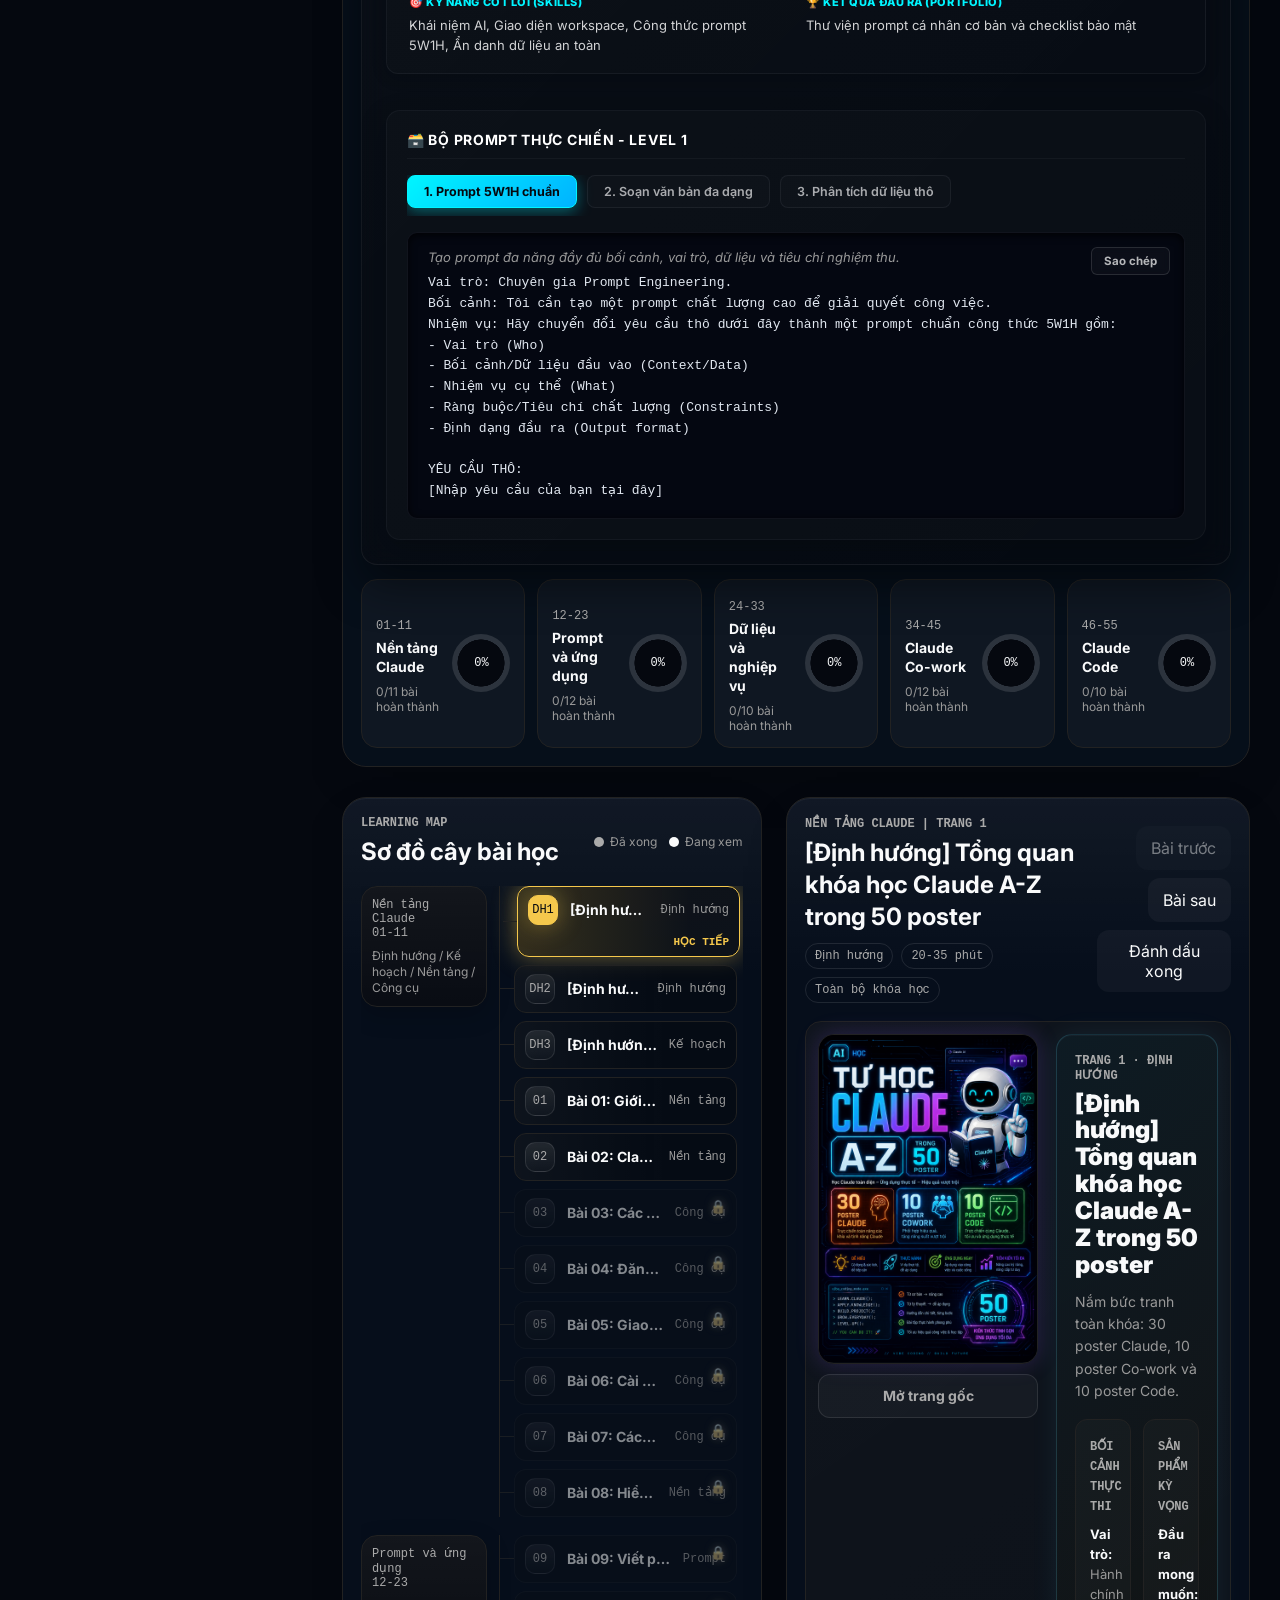
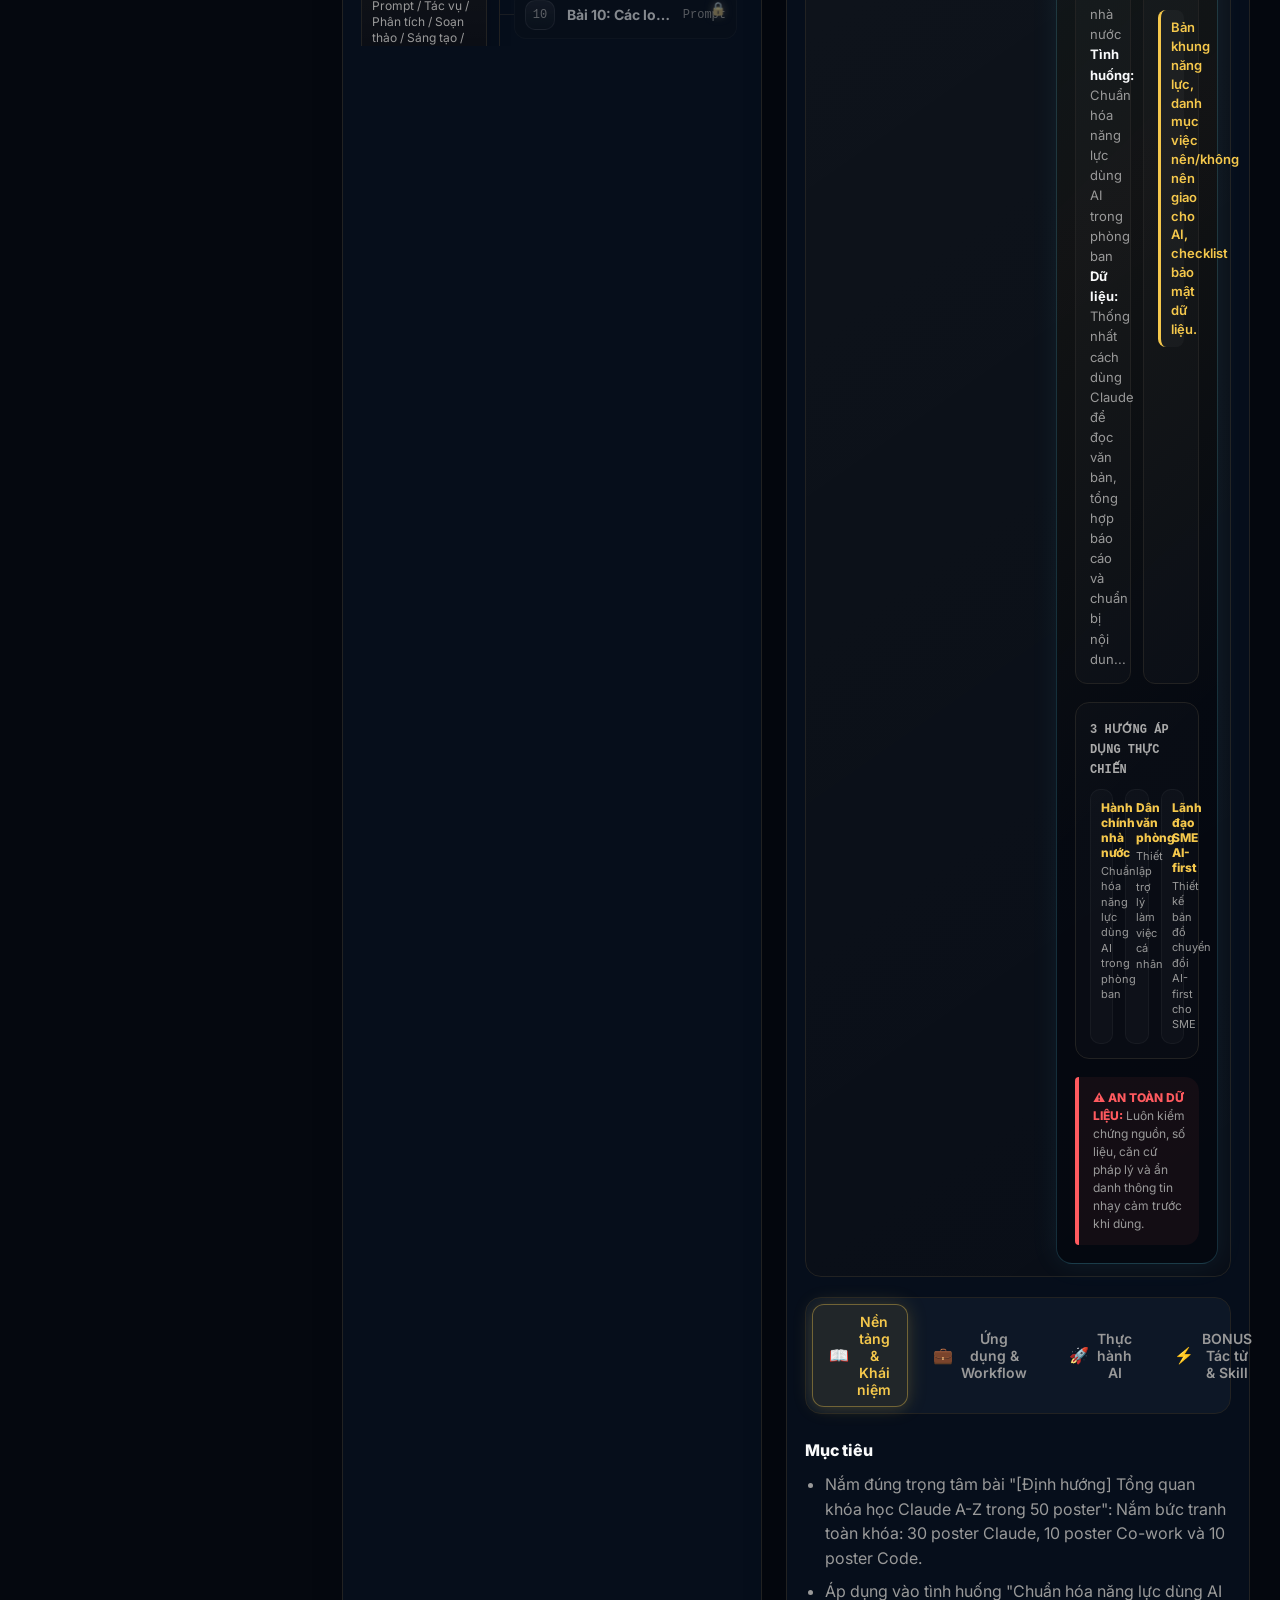
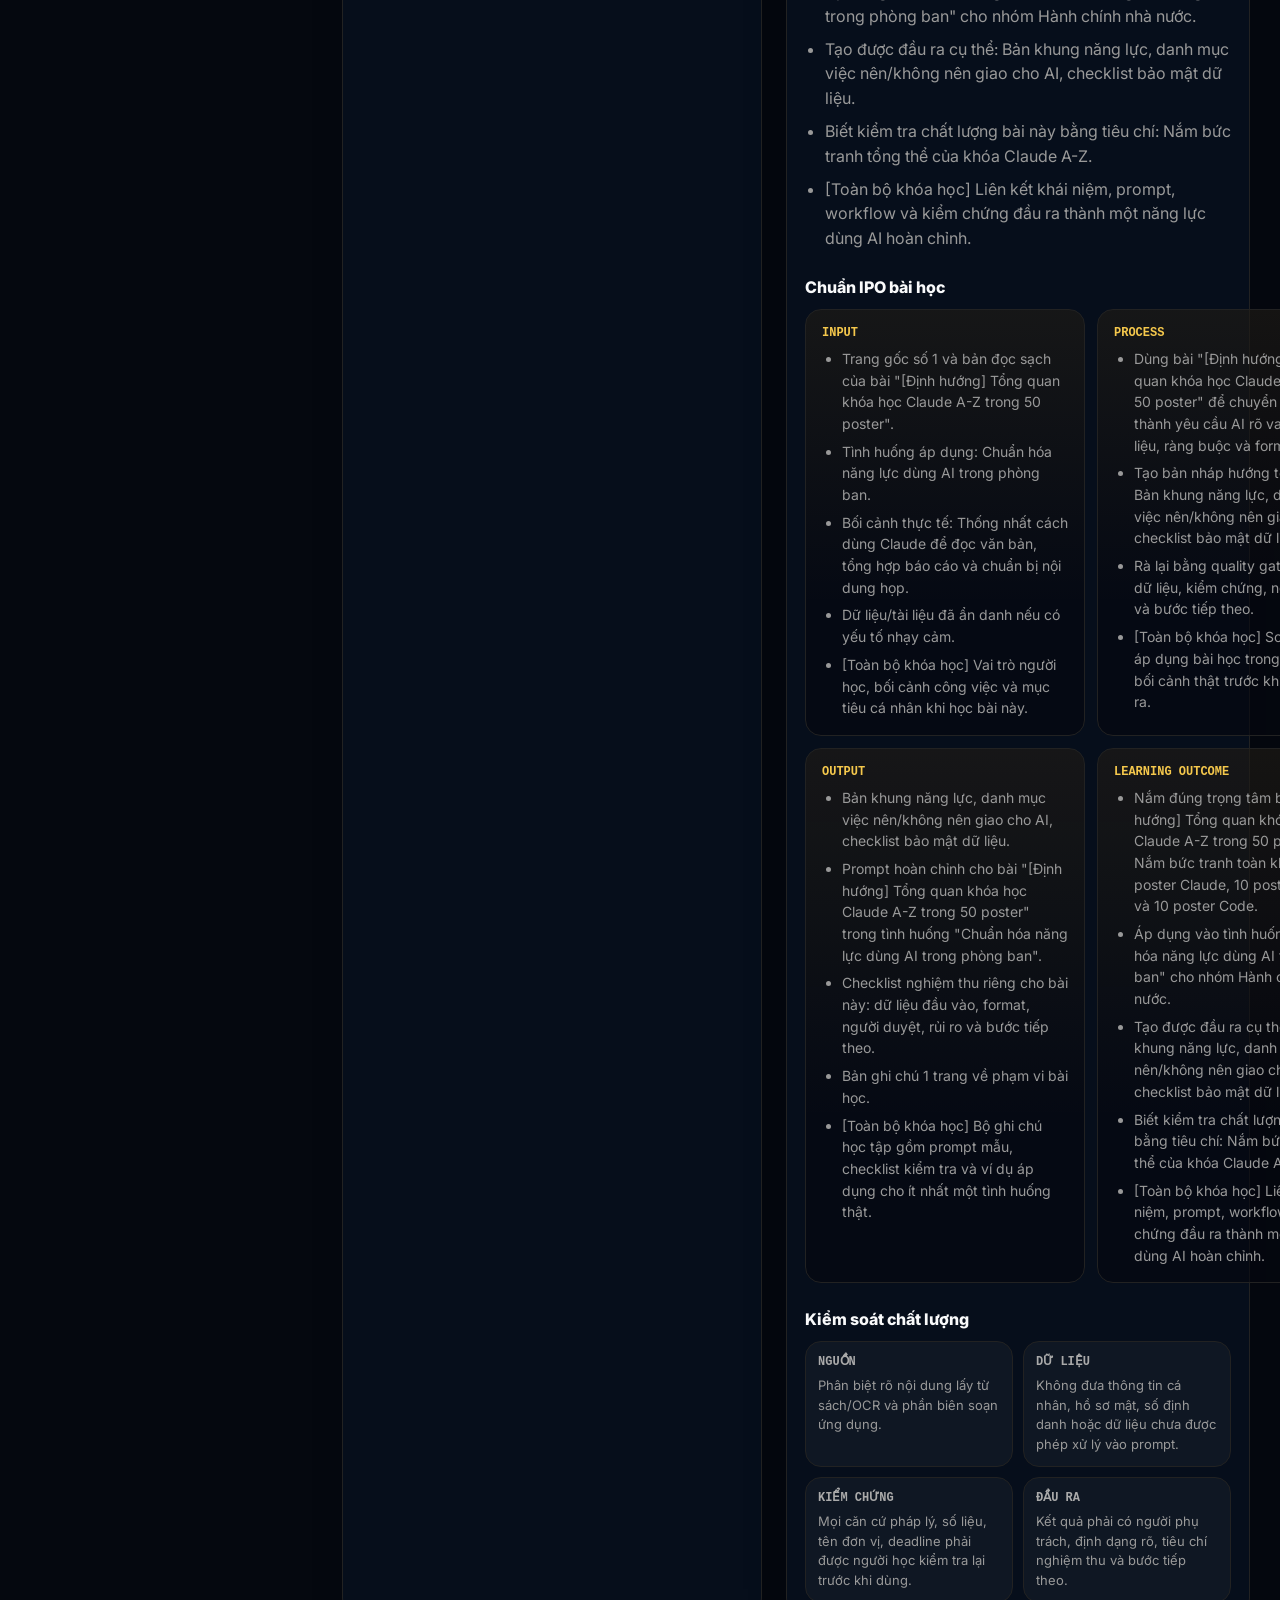
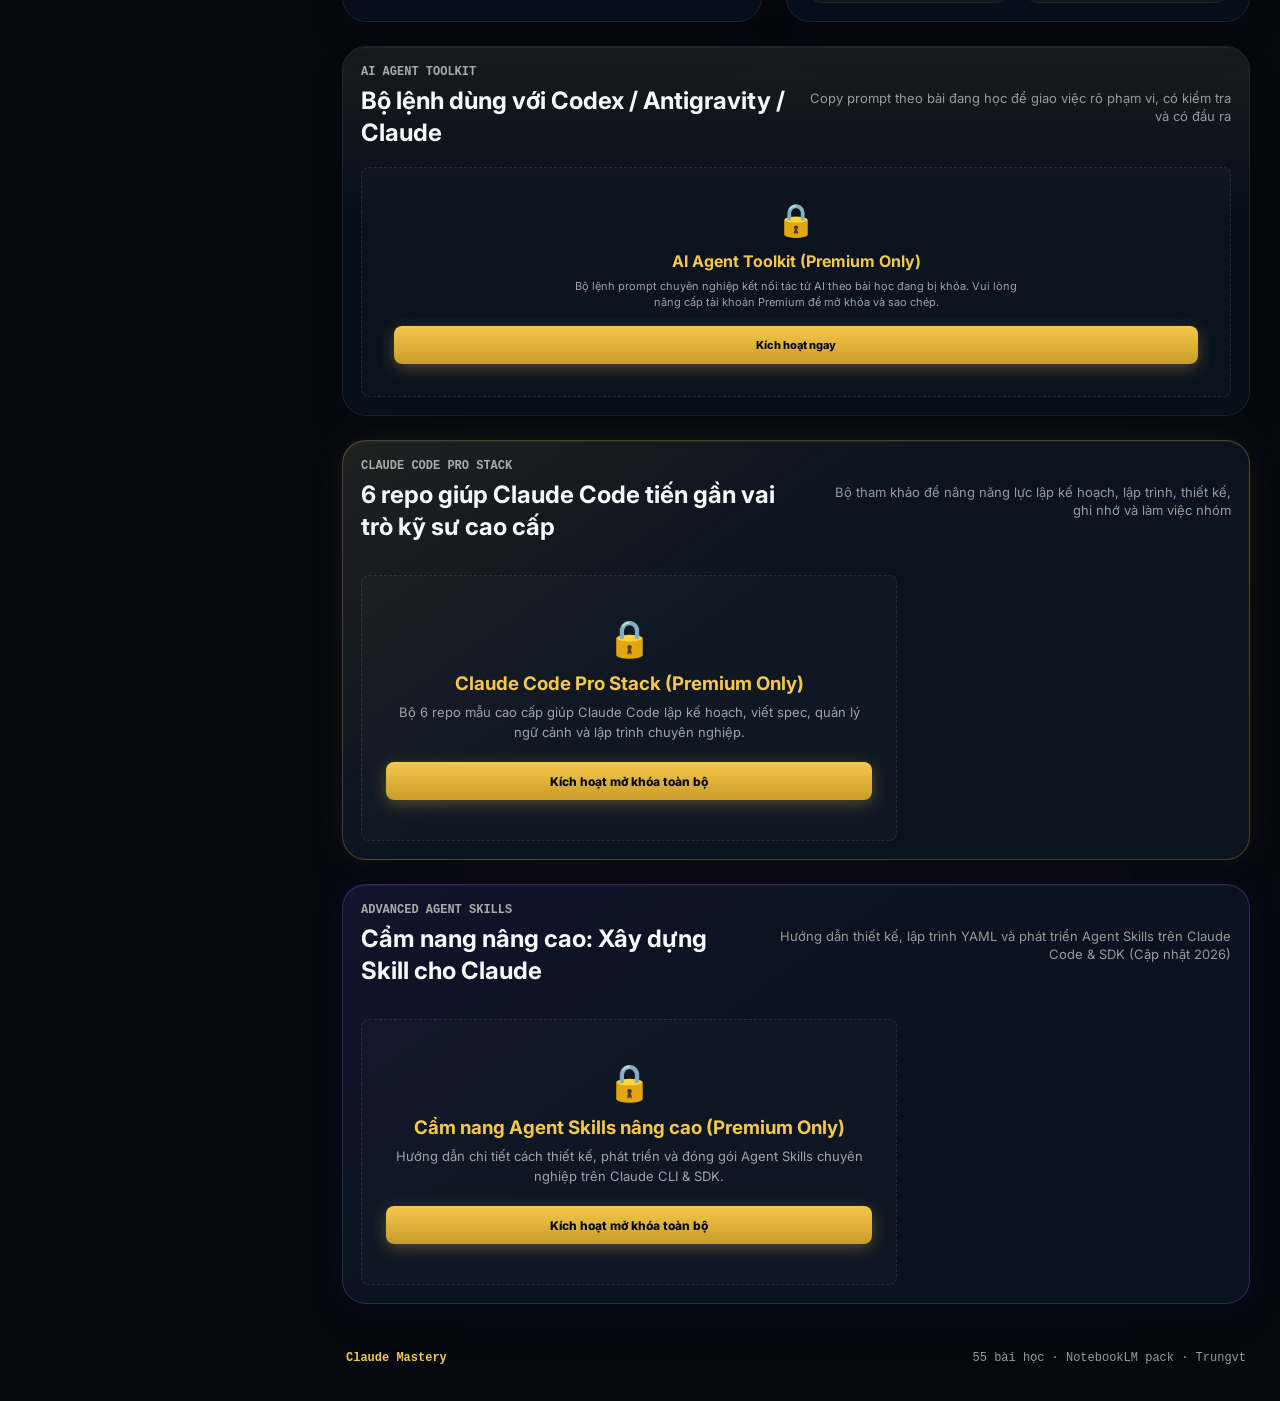
==== commit f8041ced: "design(brand): convert gold author text into an ultra-luxury gold badge with gradient and border" ====
--- a/claude-learning-web/index.html
+++ b/claude-learning-web/index.html
@@ -88,7 +88,7 @@
   <link rel="preconnect" href="https://fonts.googleapis.com">
   <link rel="preconnect" href="https://fonts.gstatic.com" crossorigin>
   <link href="https://fonts.googleapis.com/css2?family=Inter:wght@400;500;600;700;800;900&display=swap" rel="stylesheet">
-  <link rel="stylesheet" href="styles.css?v=20260704-goldwin">
+  <link rel="stylesheet" href="styles.css?v=20260704-goldbadge">
 
 </head>
 <body>
--- a/claude-learning-web/styles.css
+++ b/claude-learning-web/styles.css
@@ -155,17 +155,22 @@
 }
 
 .brand span.brand-author-gold:last-child {
-  display: block;
-  margin-top: 4px;
-  color: #ffd700; /* Luxury Gold */
+  display: inline-block;
+  margin-top: 5px;
+  background: linear-gradient(135deg, #fff099 0%, #f5c84c 50%, #c29900 100%);
+  -webkit-background-clip: text;
+  -webkit-text-fill-color: transparent;
   font-weight: 900;
-  font-size: 13px;
+  font-size: 11px;
   font-family: var(--font-sans);
-  text-shadow: 
-    0 0 6px rgba(255, 215, 0, 0.6),
-    0 0 15px rgba(255, 215, 0, 0.3);
-  letter-spacing: 0.1em;
+  filter: drop-shadow(0 0 3px rgba(245, 200, 76, 0.6));
+  letter-spacing: 0.15em;
   text-transform: uppercase;
+  border: 1px solid rgba(245, 200, 76, 0.35);
+  padding: 1px 8px;
+  border-radius: 4px;
+  background-color: rgba(245, 200, 76, 0.05);
+  box-shadow: 0 0 10px rgba(245, 200, 76, 0.1) inset;
 }
 
 .brand strong {
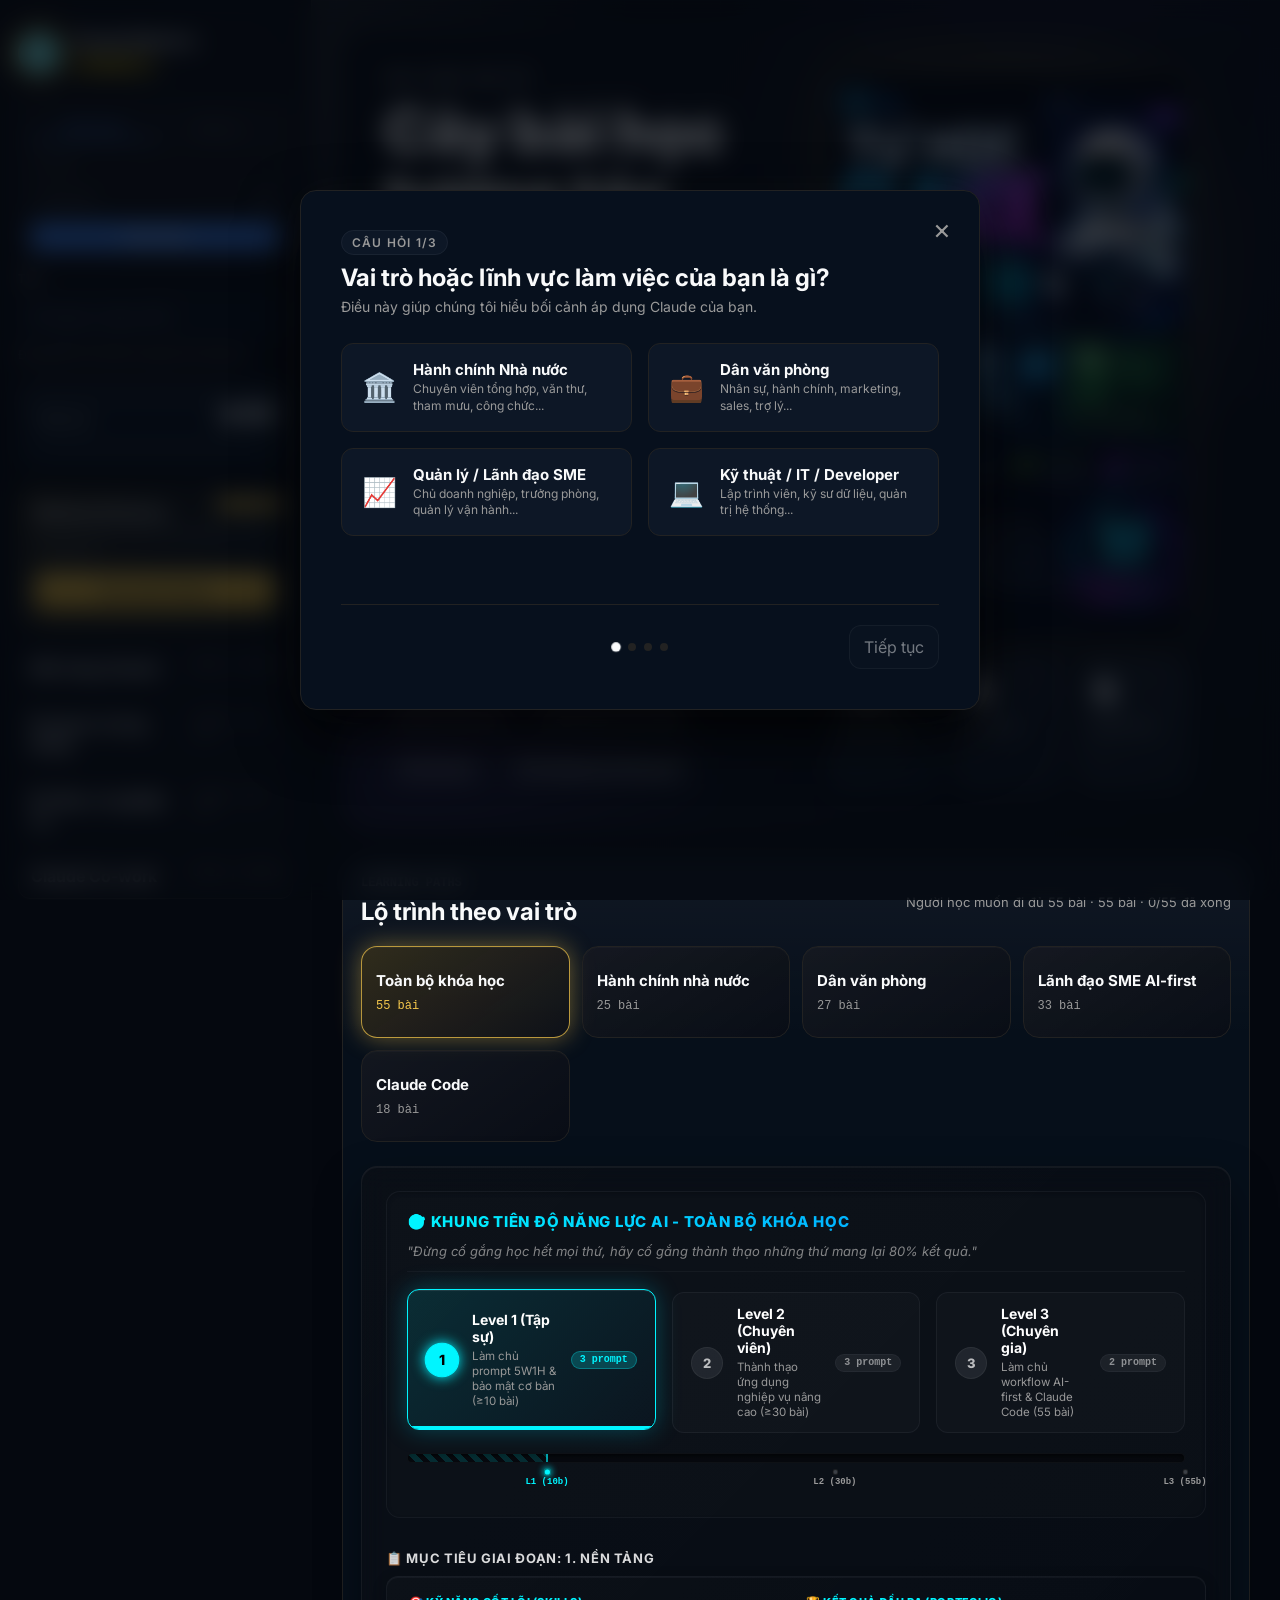
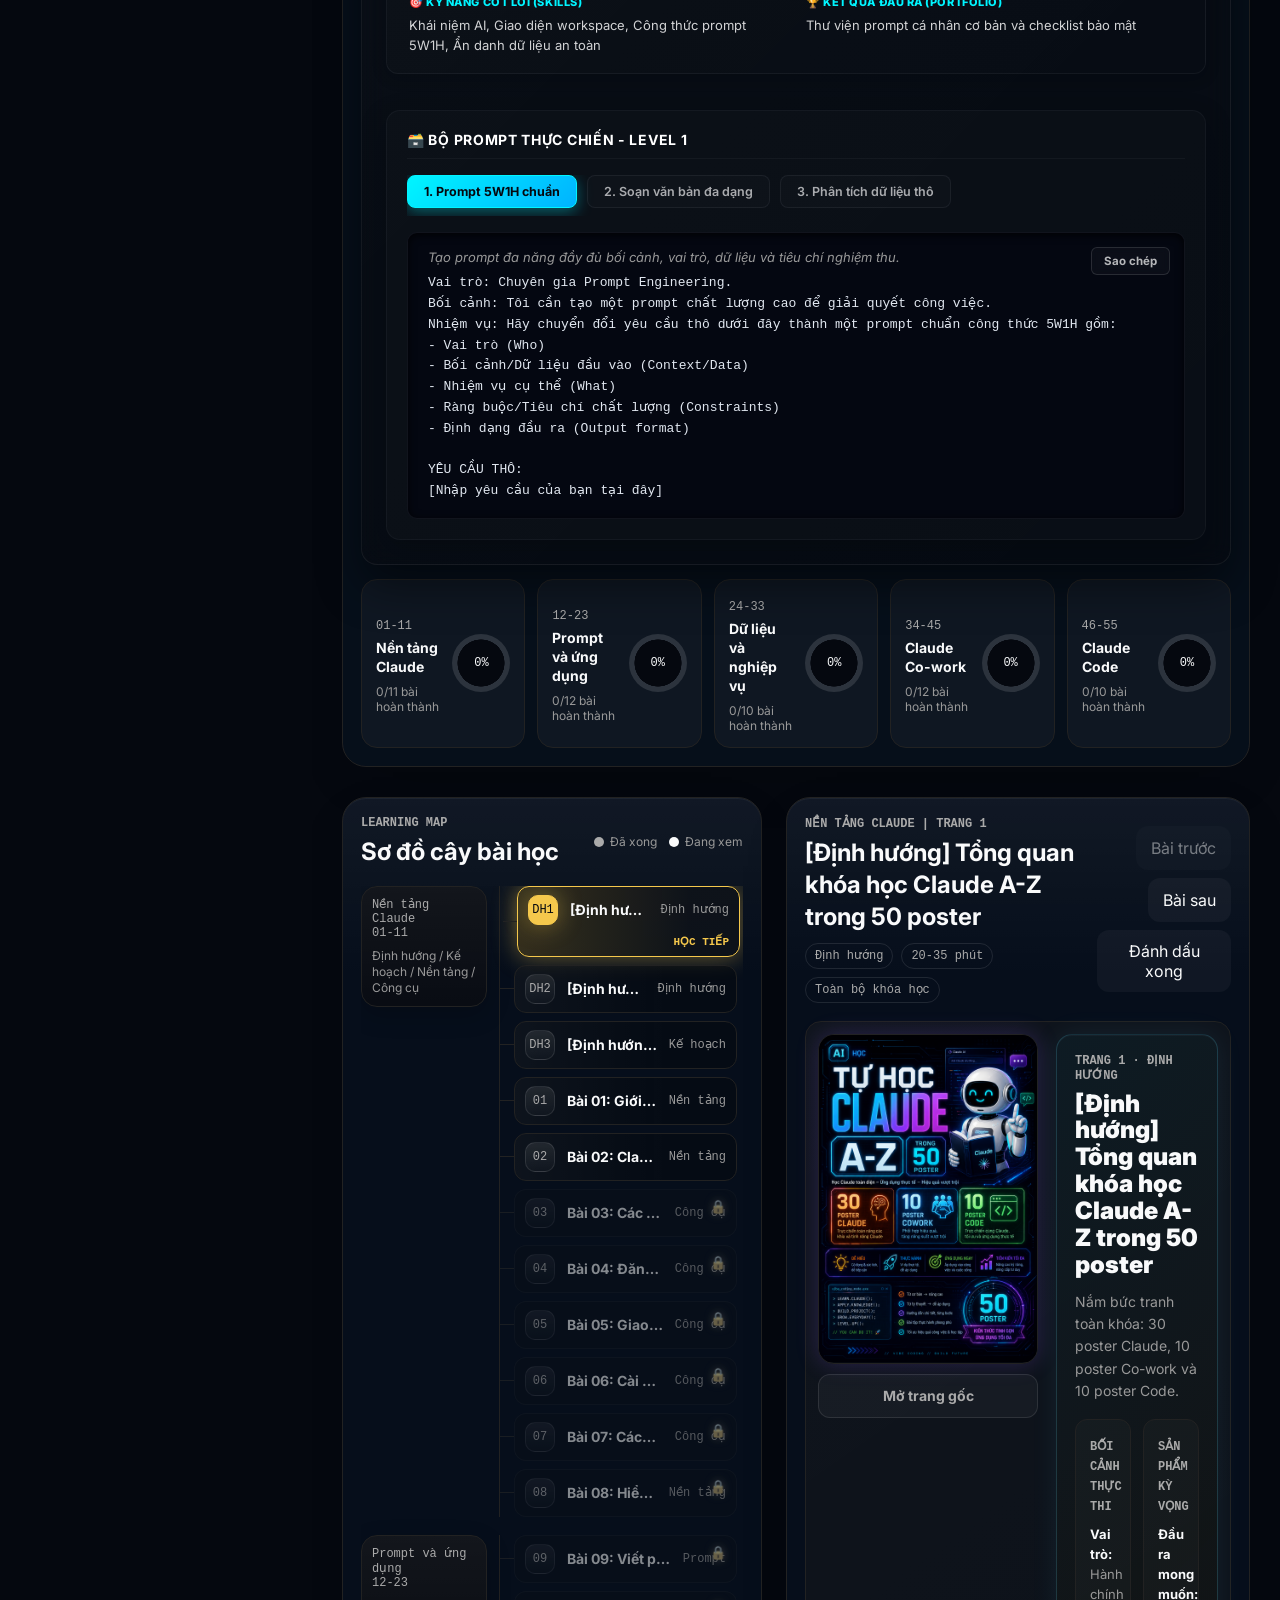
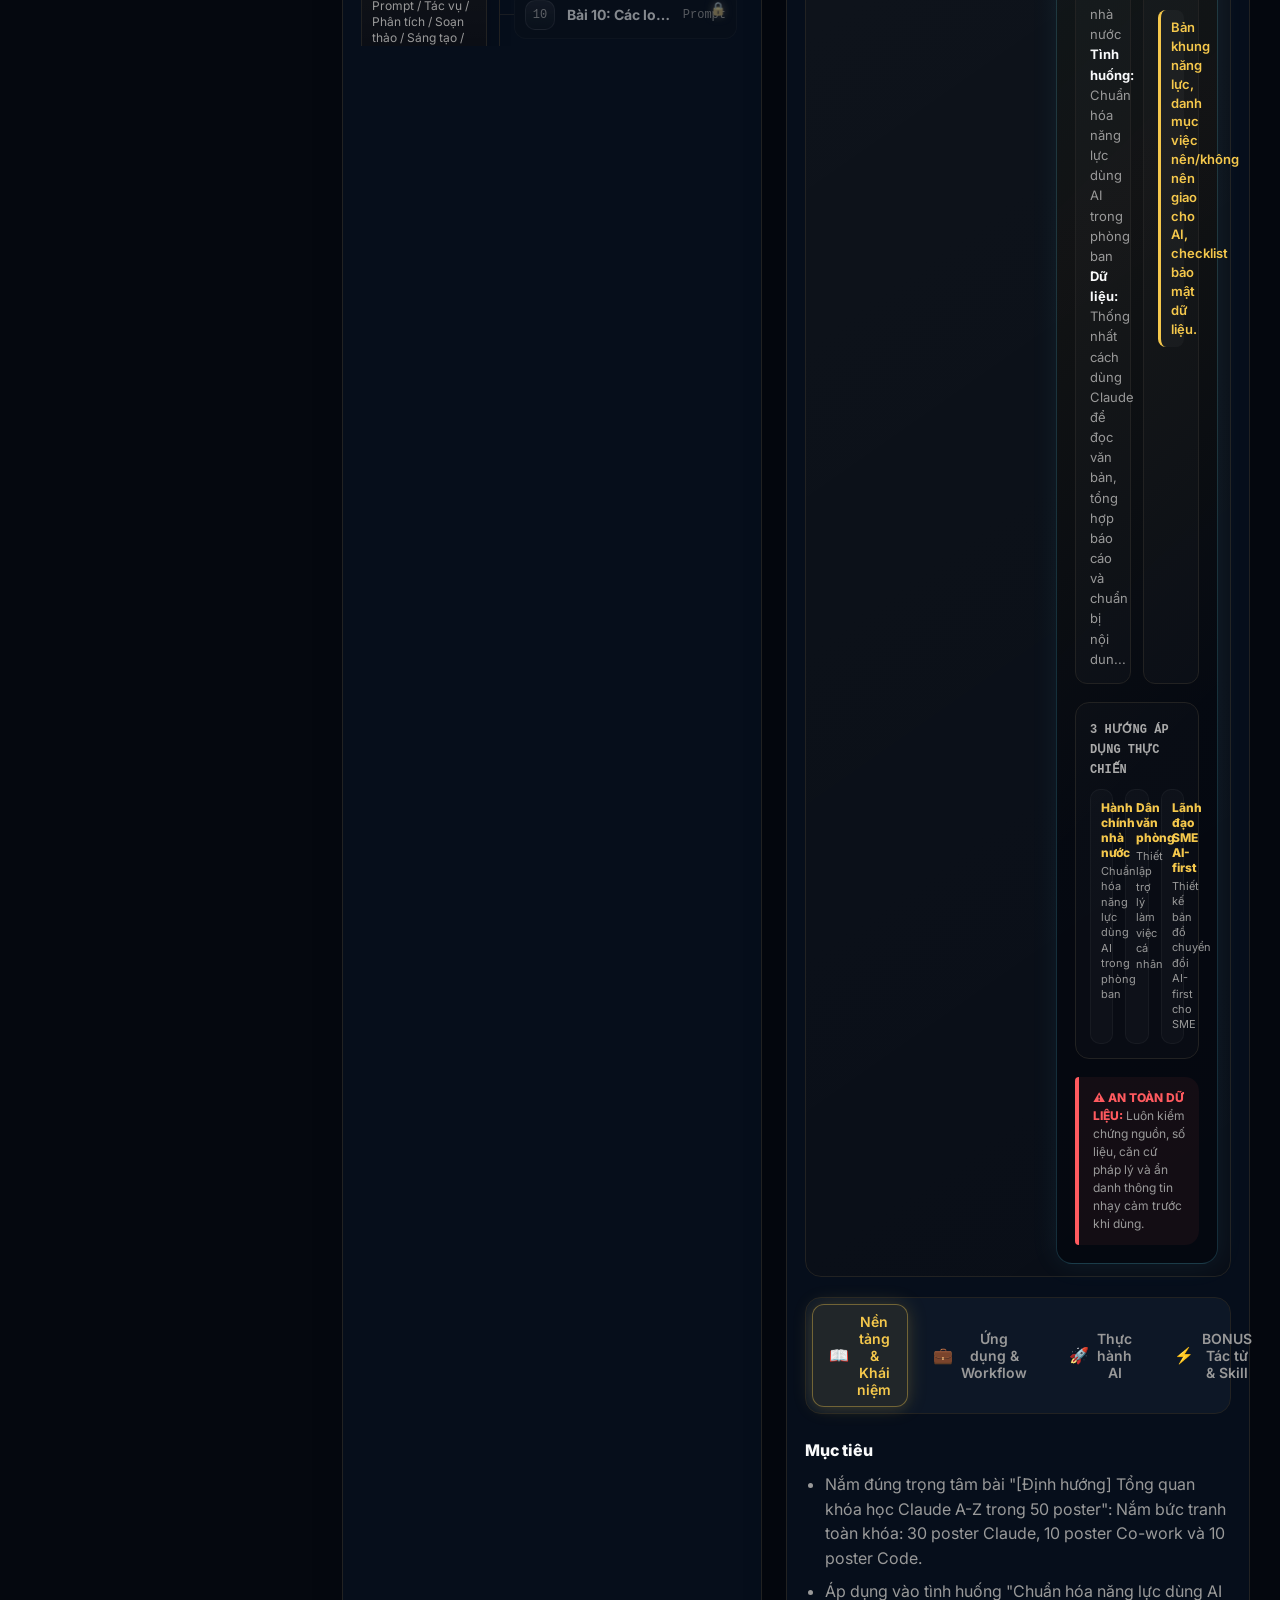
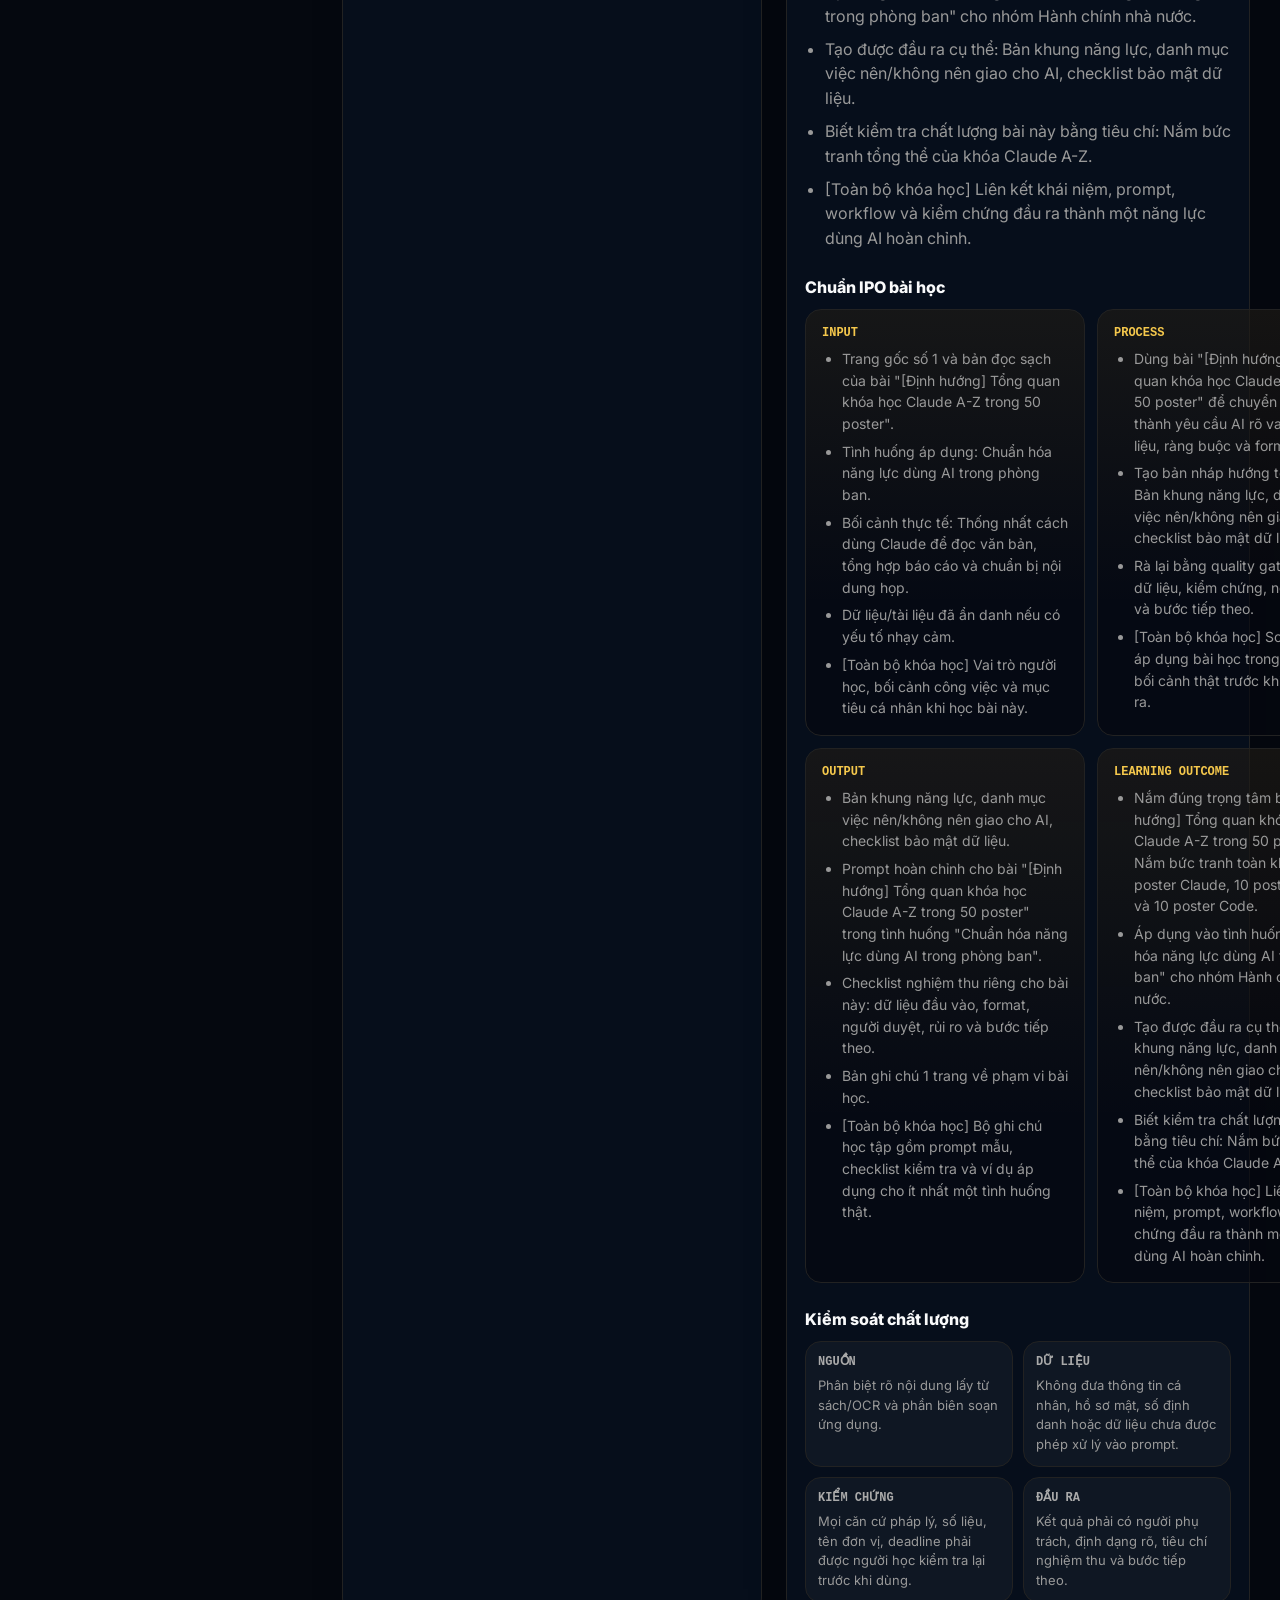
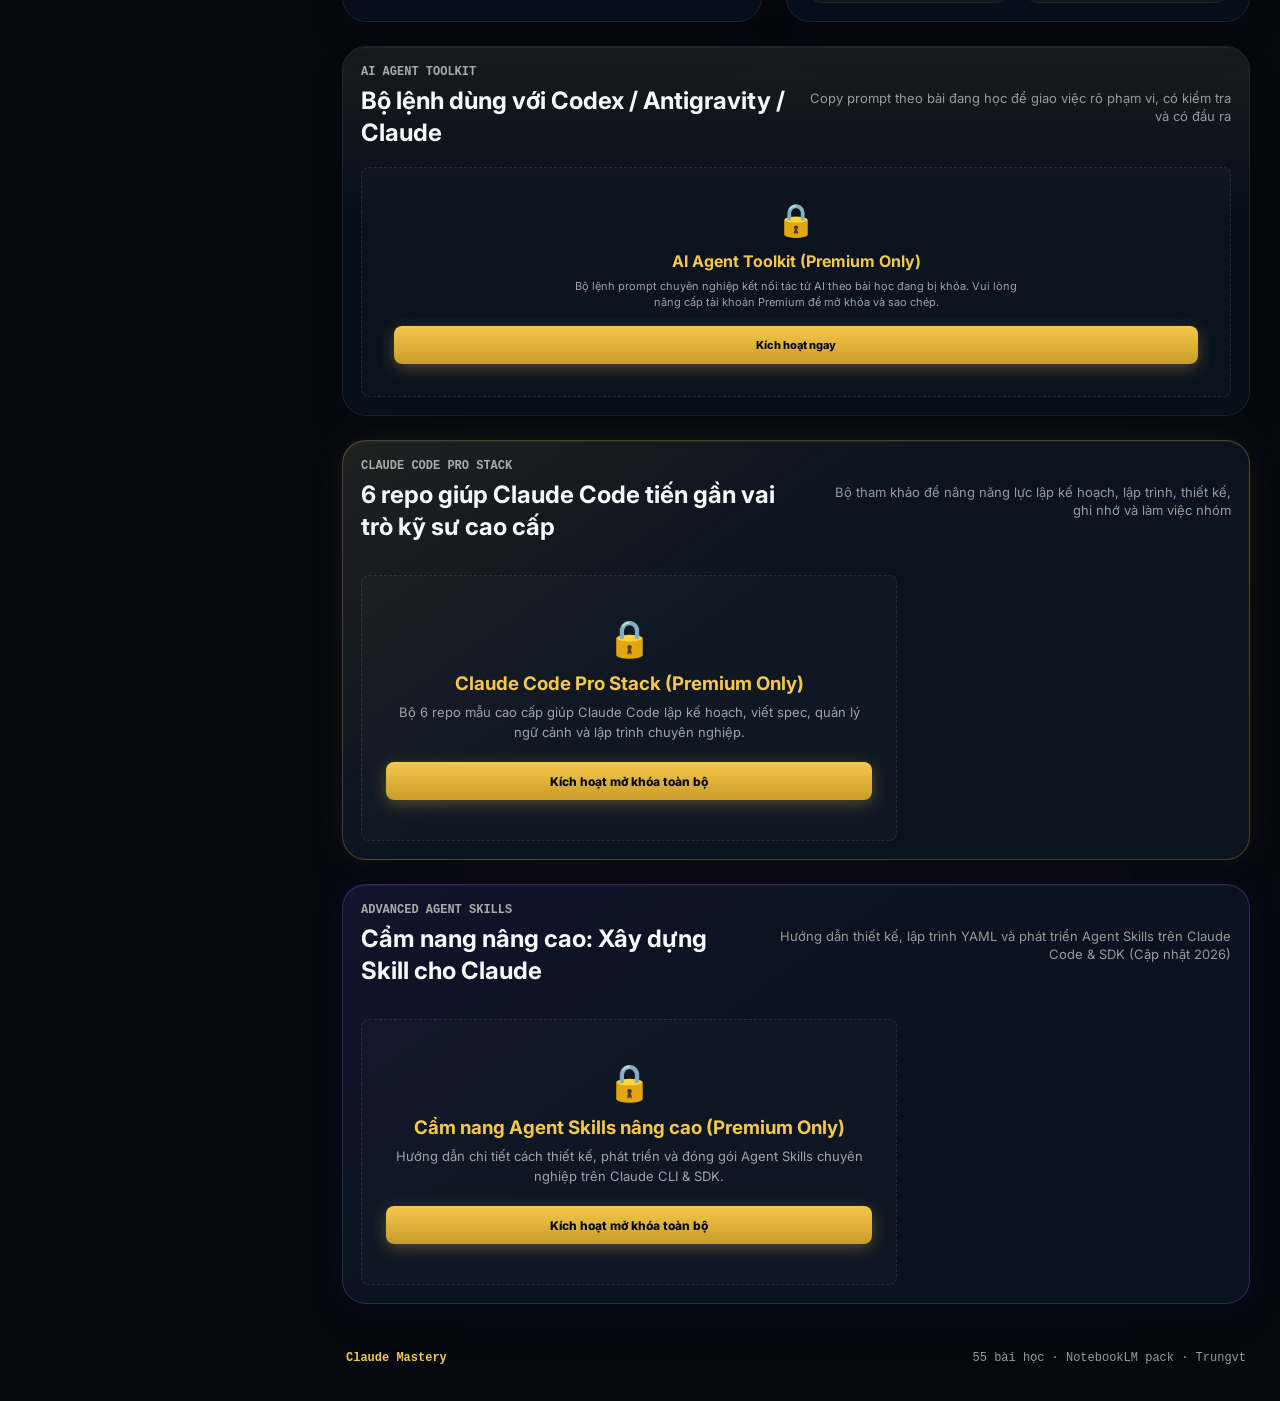
==== commit 2f70240c: "design(brand): use highly compatible solid gold with !important overrides for author badge" ====
--- a/claude-learning-web/index.html
+++ b/claude-learning-web/index.html
@@ -88,7 +88,7 @@
   <link rel="preconnect" href="https://fonts.googleapis.com">
   <link rel="preconnect" href="https://fonts.gstatic.com" crossorigin>
   <link href="https://fonts.googleapis.com/css2?family=Inter:wght@400;500;600;700;800;900&display=swap" rel="stylesheet">
-  <link rel="stylesheet" href="styles.css?v=20260704-goldbadge">
+  <link rel="stylesheet" href="styles.css?v=20260704-goldsolid">
 
 </head>
 <body>
--- a/claude-learning-web/styles.css
+++ b/claude-learning-web/styles.css
@@ -155,22 +155,20 @@
 }
 
 .brand span.brand-author-gold:last-child {
-  display: inline-block;
-  margin-top: 5px;
-  background: linear-gradient(135deg, #fff099 0%, #f5c84c 50%, #c29900 100%);
-  -webkit-background-clip: text;
-  -webkit-text-fill-color: transparent;
-  font-weight: 900;
-  font-size: 11px;
-  font-family: var(--font-sans);
-  filter: drop-shadow(0 0 3px rgba(245, 200, 76, 0.6));
-  letter-spacing: 0.15em;
-  text-transform: uppercase;
-  border: 1px solid rgba(245, 200, 76, 0.35);
-  padding: 1px 8px;
-  border-radius: 4px;
-  background-color: rgba(245, 200, 76, 0.05);
-  box-shadow: 0 0 10px rgba(245, 200, 76, 0.1) inset;
+  display: inline-block !important;
+  margin-top: 5px !important;
+  color: #ffd700 !important;
+  background-color: rgba(255, 215, 0, 0.12) !important;
+  font-weight: 900 !important;
+  font-size: 11px !important;
+  font-family: var(--font-sans) !important;
+  text-shadow: 0 0 6px rgba(255, 215, 0, 0.5) !important;
+  letter-spacing: 0.15em !important;
+  text-transform: uppercase !important;
+  border: 1px solid rgba(255, 215, 0, 0.5) !important;
+  padding: 2px 8px !important;
+  border-radius: 4px !important;
+  box-shadow: 0 0 8px rgba(255, 215, 0, 0.25) !important;
 }
 
 .brand strong {
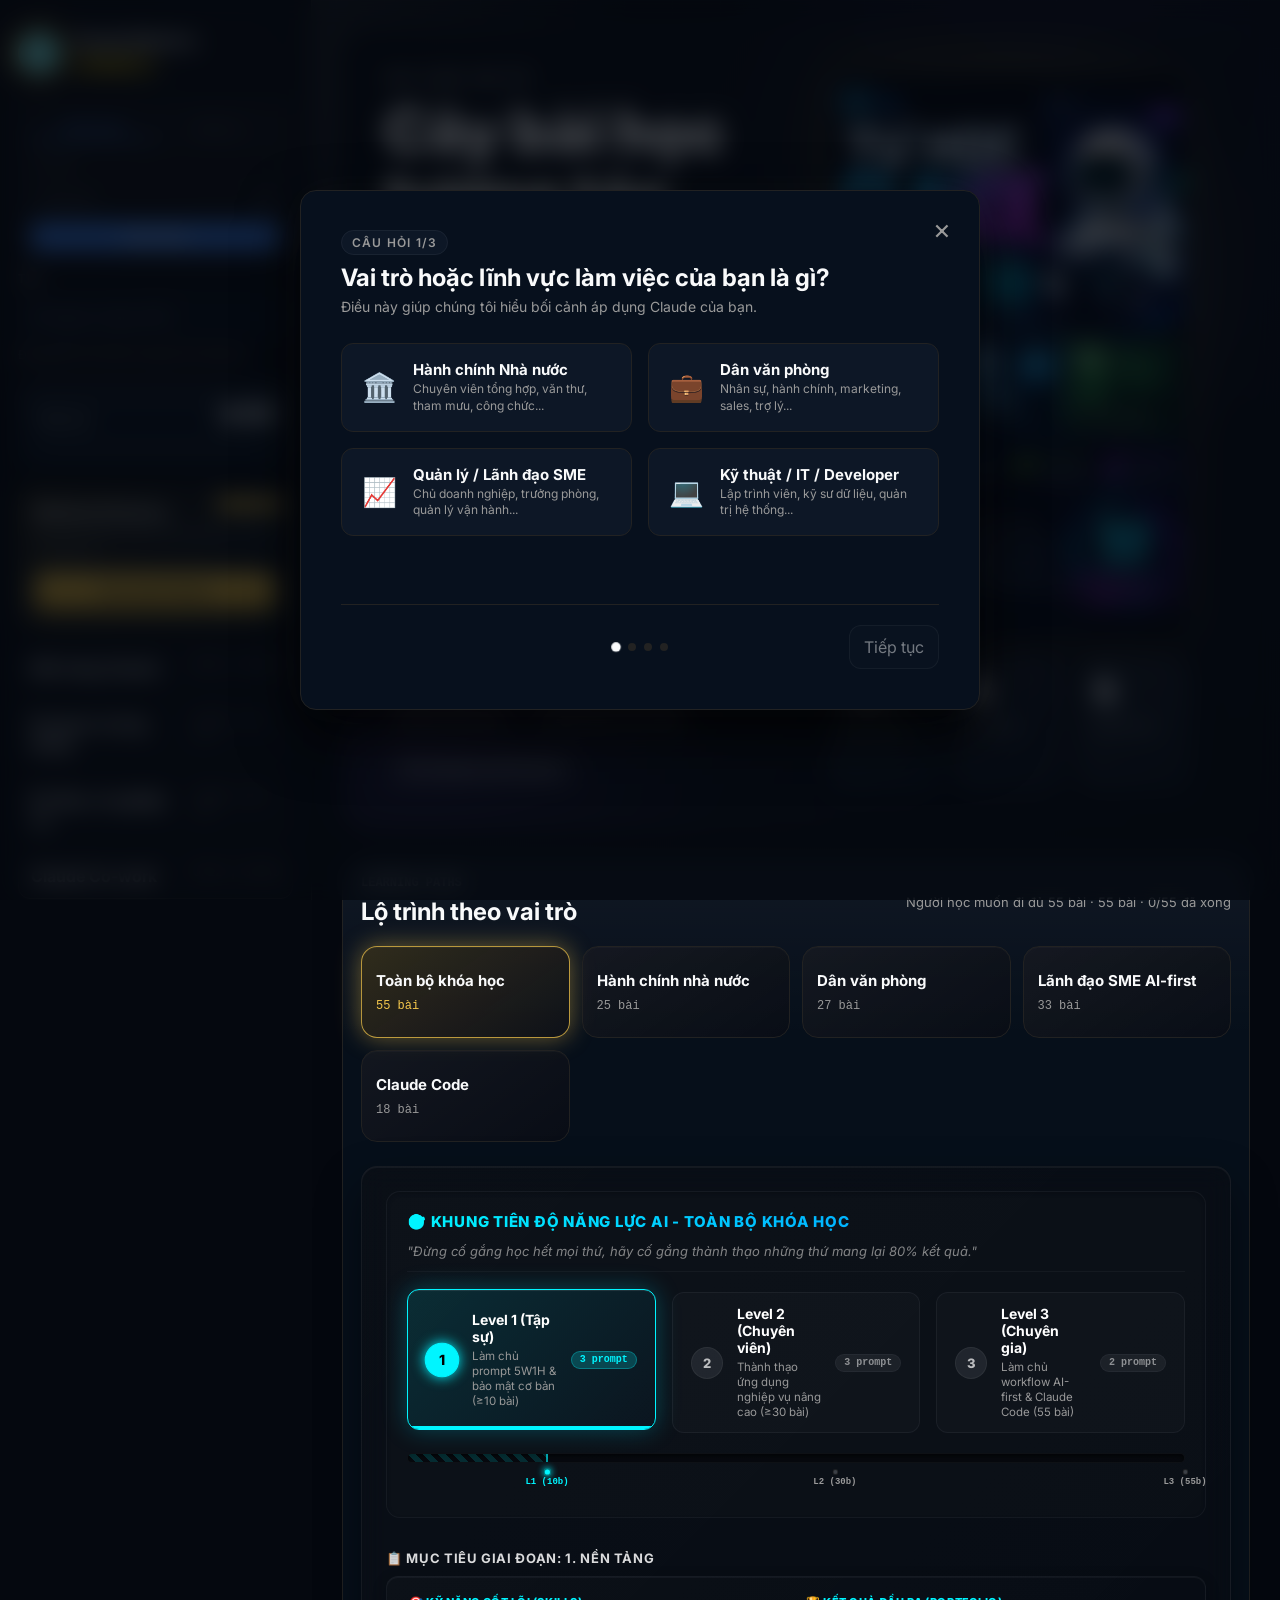
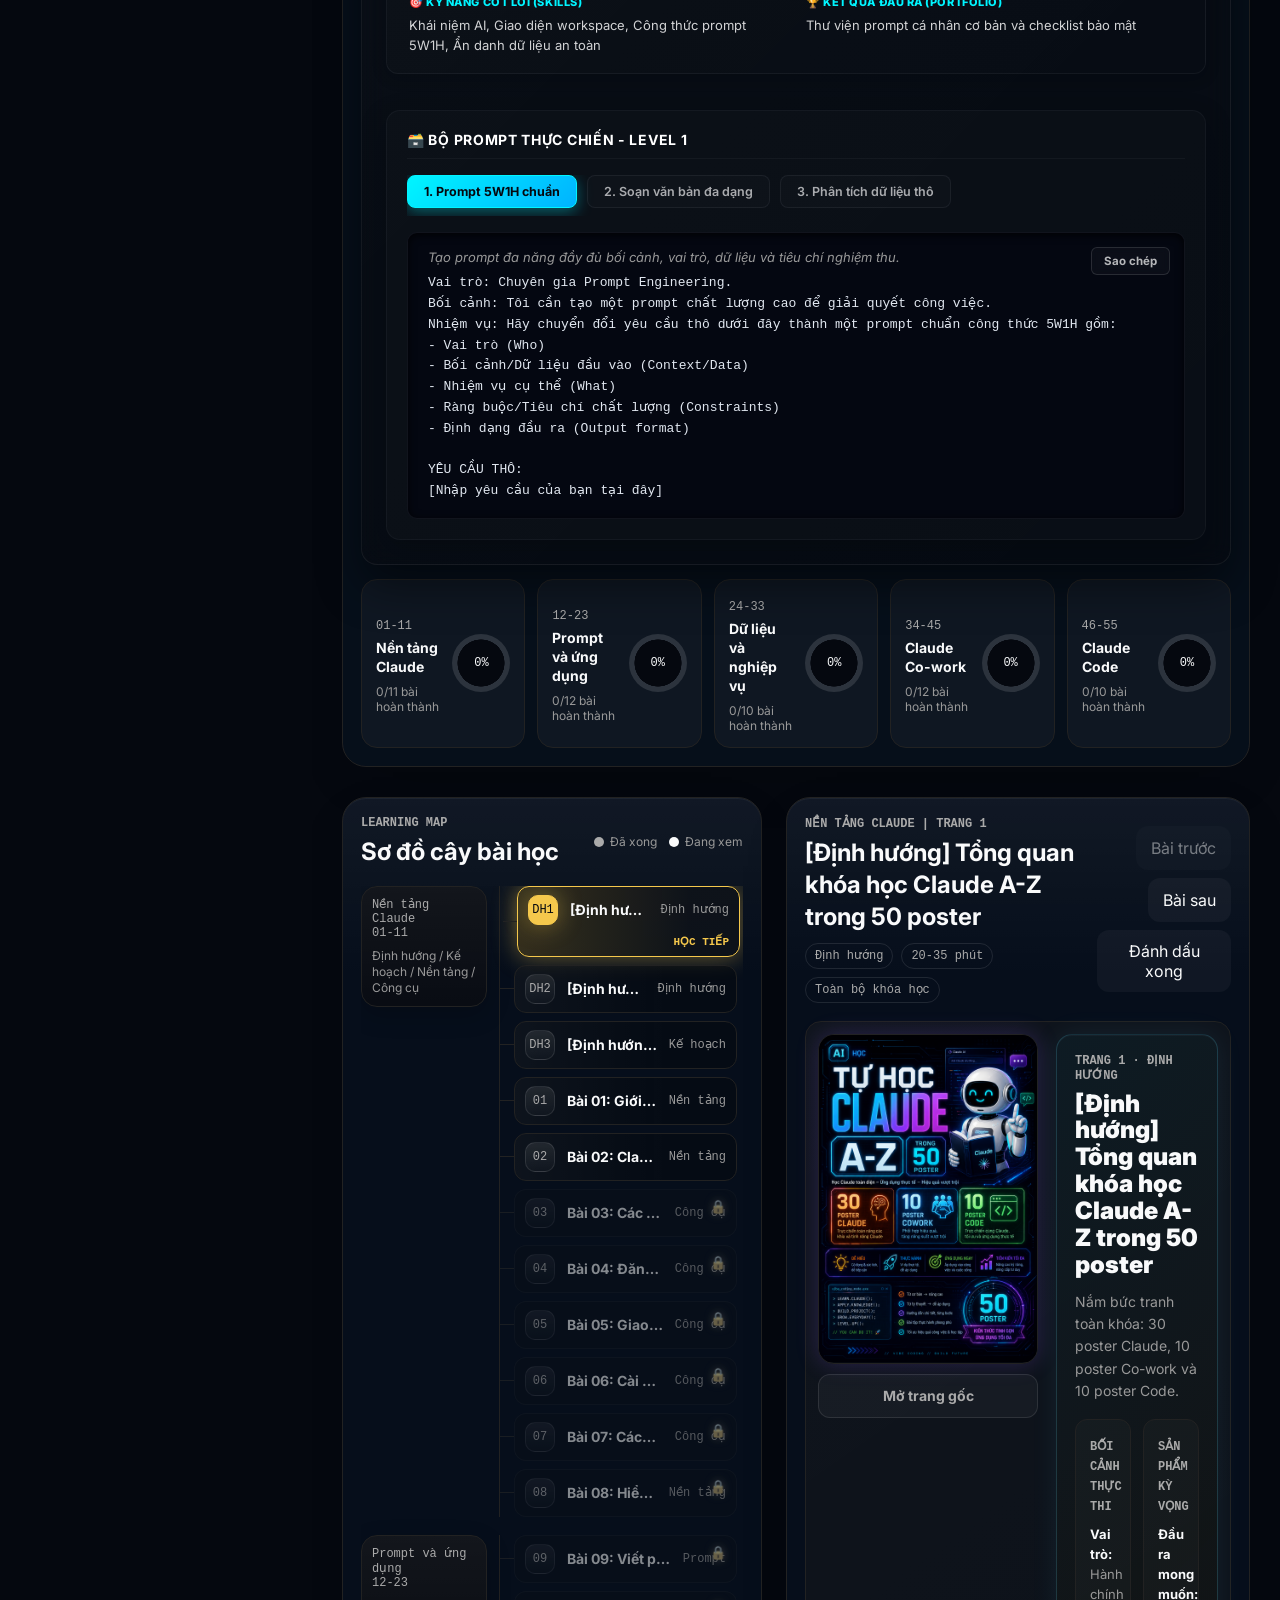
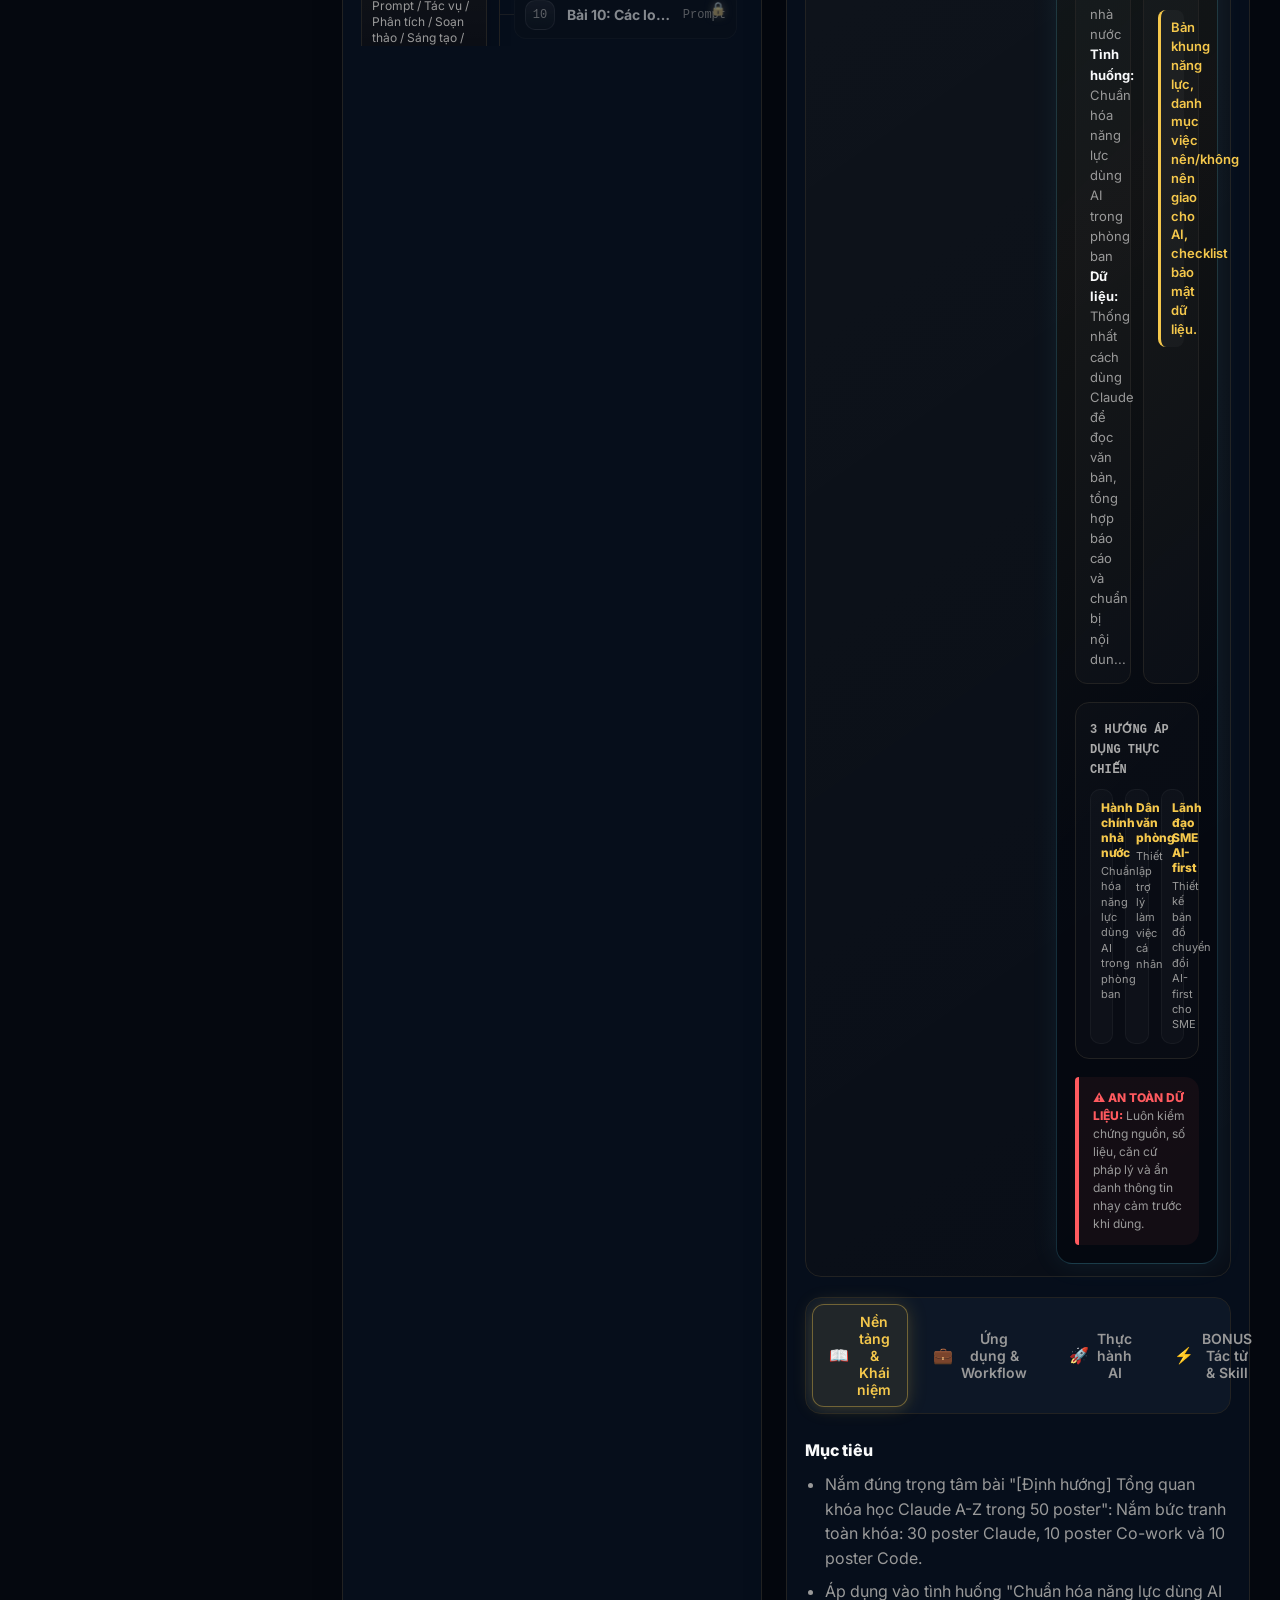
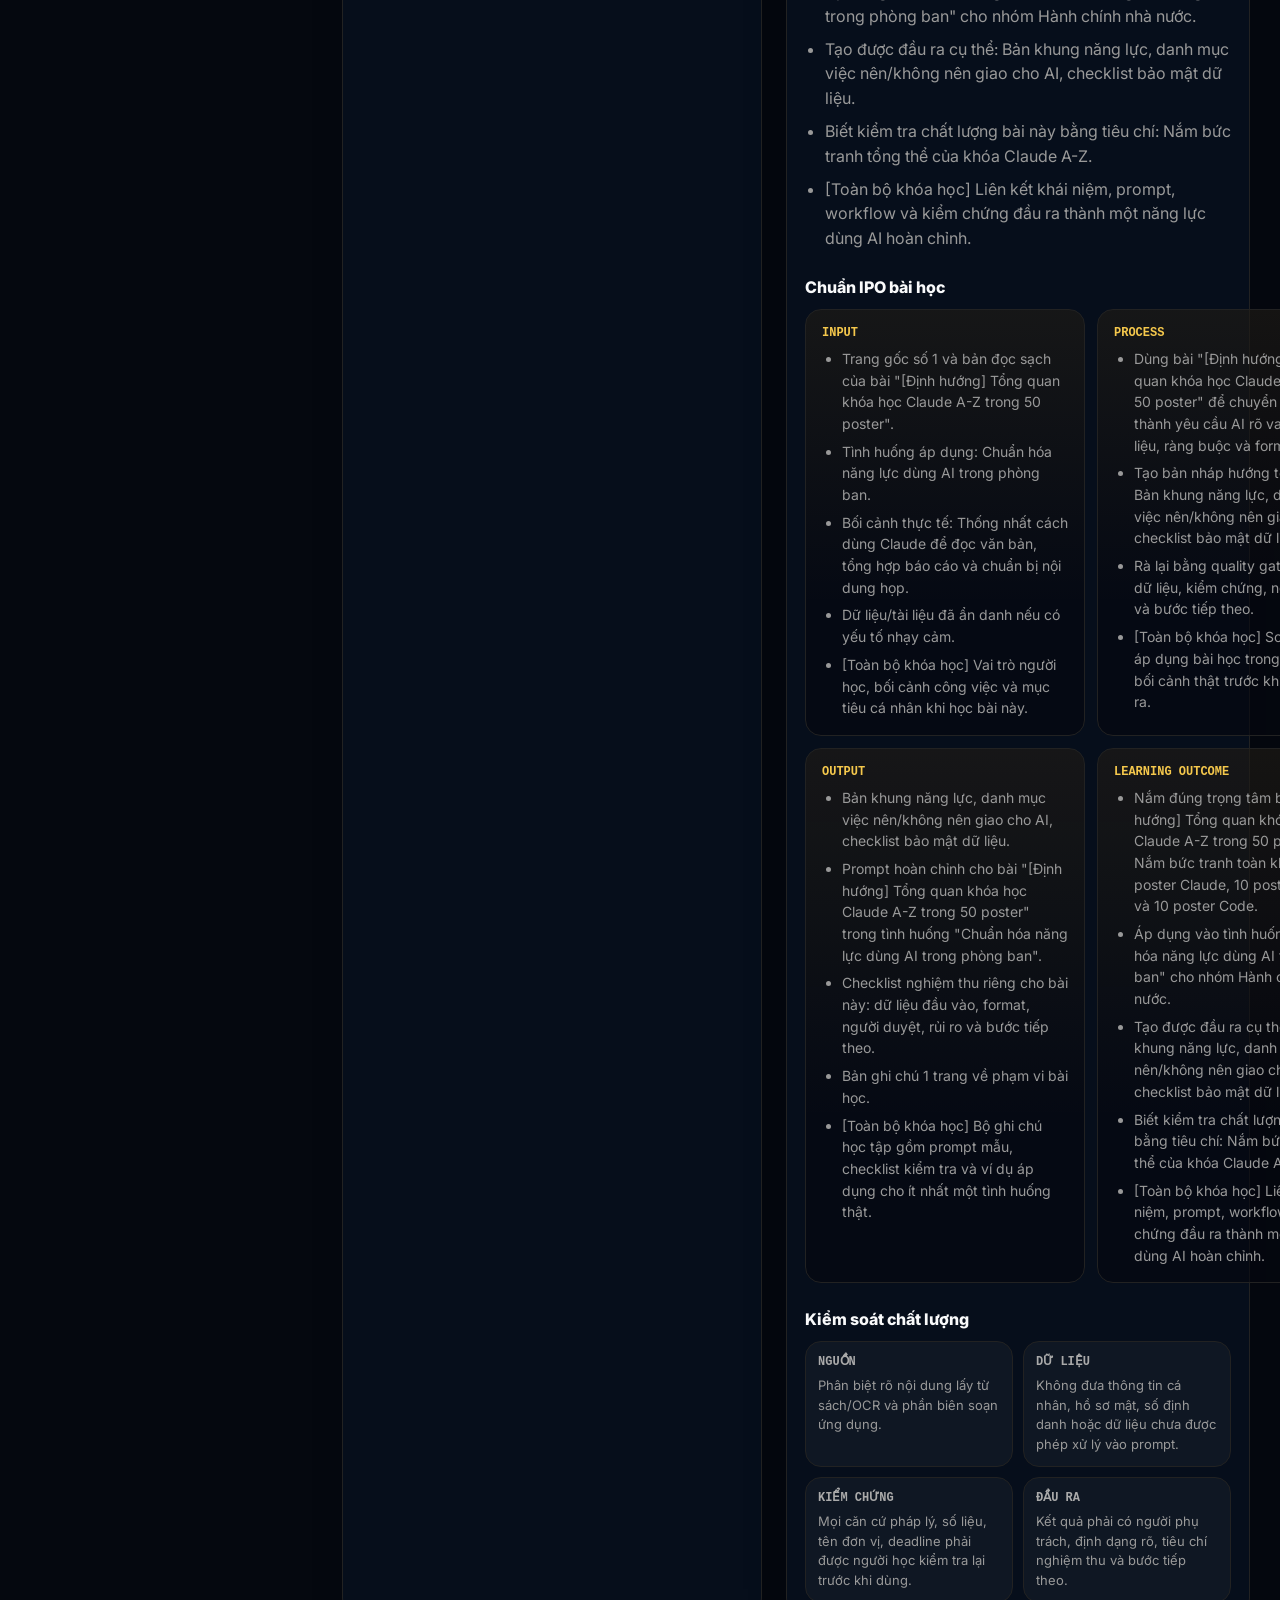
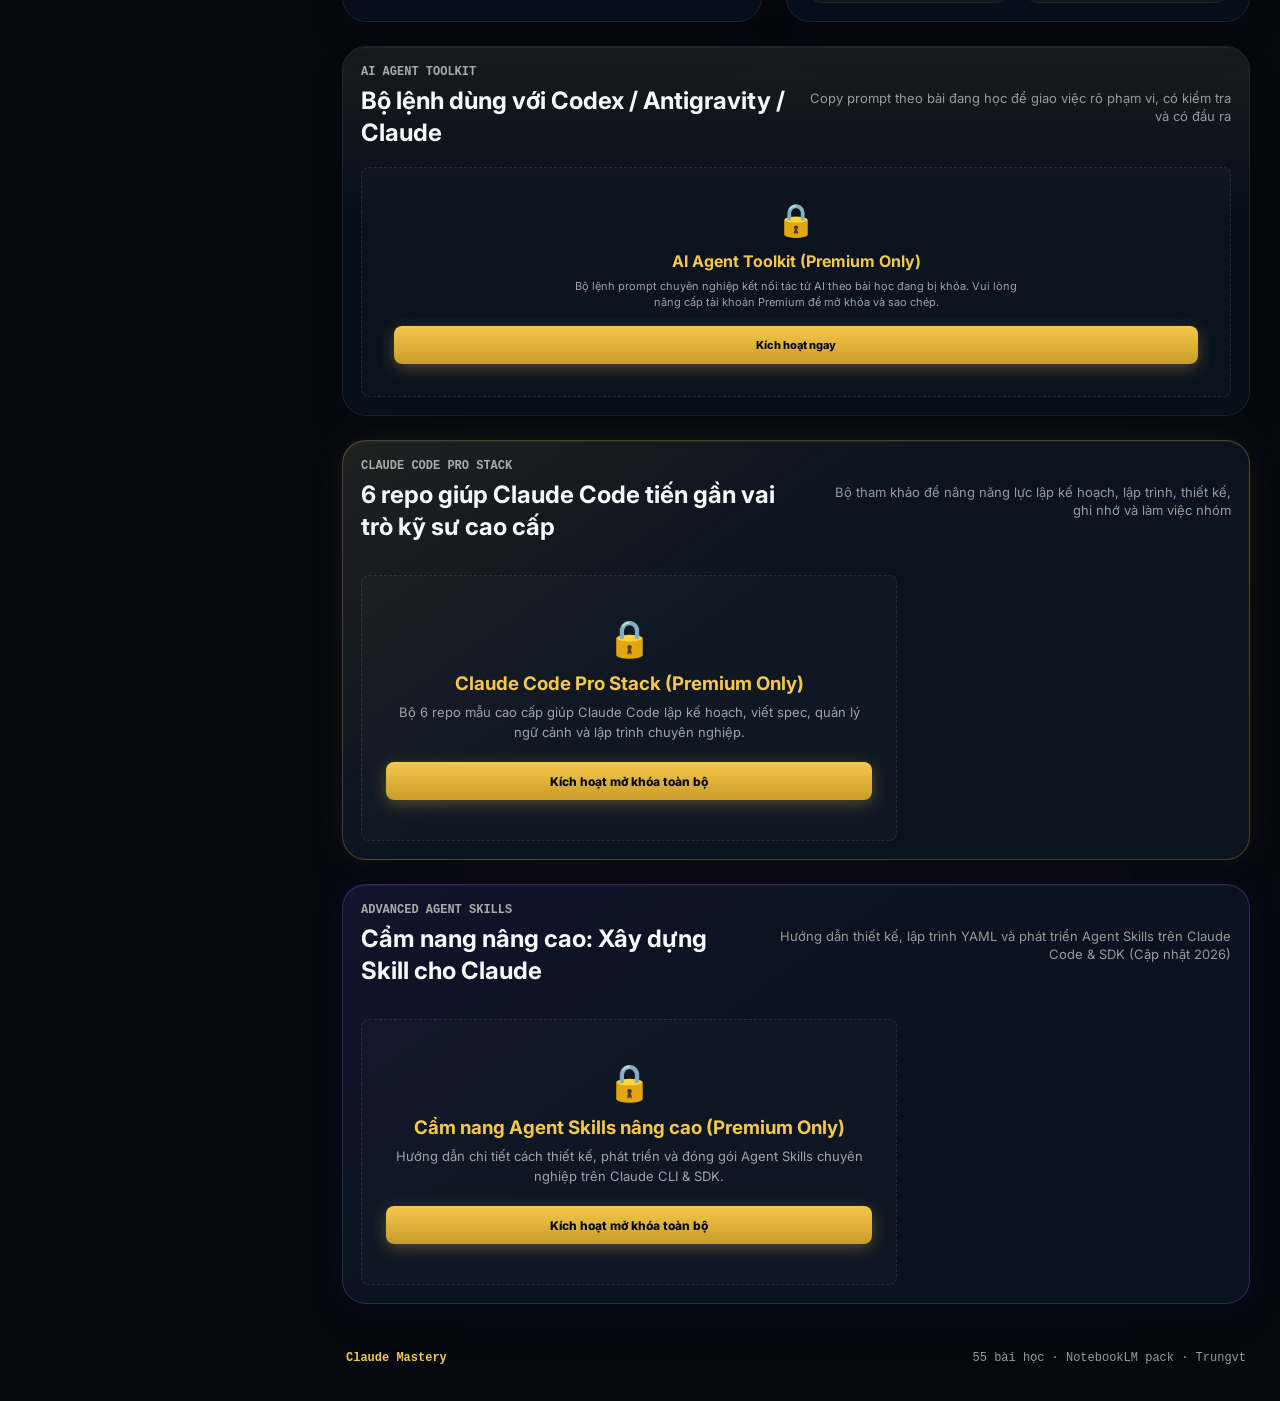
==== commit d4827b5e: "fix: move download files into deploy dir, add _redirects for Cloudflare Pages SPA" ====
--- a/claude-learning-web/index.html
+++ b/claude-learning-web/index.html
@@ -110,13 +110,13 @@
             <button id="continueBtn" class="btn btn-primary" type="button">Học tiếp</button>
             <button id="takeSurveyBtn" class="btn btn-outline" type="button">⚡ Khảo sát lộ trình</button>
             <button id="resetBtn" class="btn btn-outline" type="button">Đặt lại tiến độ</button>
-            <a class="btn btn-outline download-btn" href="../study-guide-handbook.md?v=20260530-1100" download>Tải Sổ tay Học tập</a>
-            <a class="btn btn-outline download-btn" href="../claude-55-pages.zip?v=20260528-1441" download>Tải 55 ảnh</a>
-            <a class="btn btn-outline download-btn" href="../notebooklm-video-prompts-55-bai.md?v=20260528-1516" download>Tải NotebookLM pack</a>
+            <a class="btn btn-outline download-btn" href="downloads/study-guide-handbook.md" download>Tải Sổ tay Học tập</a>
+            <!-- Ảnh 55 trang đã có sẵn trong bài học, không cần tải riêng -->
+            <a class="btn btn-outline download-btn" href="downloads/notebooklm-video-prompts-55-bai.md" download>Tải NotebookLM pack</a>
           </div>
         </div>
         <div class="hero-visual" aria-label="Ảnh bìa khóa học">
-          <img src="../ocr_pages/page_001.png?v=20260528-140729" alt="Tự học Claude A-Z trong 50 poster">
+          <img src="ocr_pages/page_001.png?v=20260528-140729" alt="Tự học Claude A-Z trong 50 poster">
         </div>
         <div class="hero-panel" aria-label="Tổng quan chương trình">
           <div class="metric"><strong>55</strong><span>bài/trang</span></div>
@@ -471,7 +471,7 @@
   <script src="supabase.js?v=20260701-fix" charset="utf-8"></script>
   <script src="supabase-config.js?v=20260701-fix" charset="utf-8"></script>
   <script src="source-pages.js?v=20260701-fix" charset="utf-8"></script>
-  <script src="source-pages-course2.js?v=20260704-btfix" charset="utf-8"></script>
+  <script src="source-pages-course2.js?v=20260704-intfix" charset="utf-8"></script>
   <script src="app.js?v=20260701-fix" charset="utf-8"></script>
   <script src="payment.js?v=20260701-fix" charset="utf-8"></script>
 </body>
